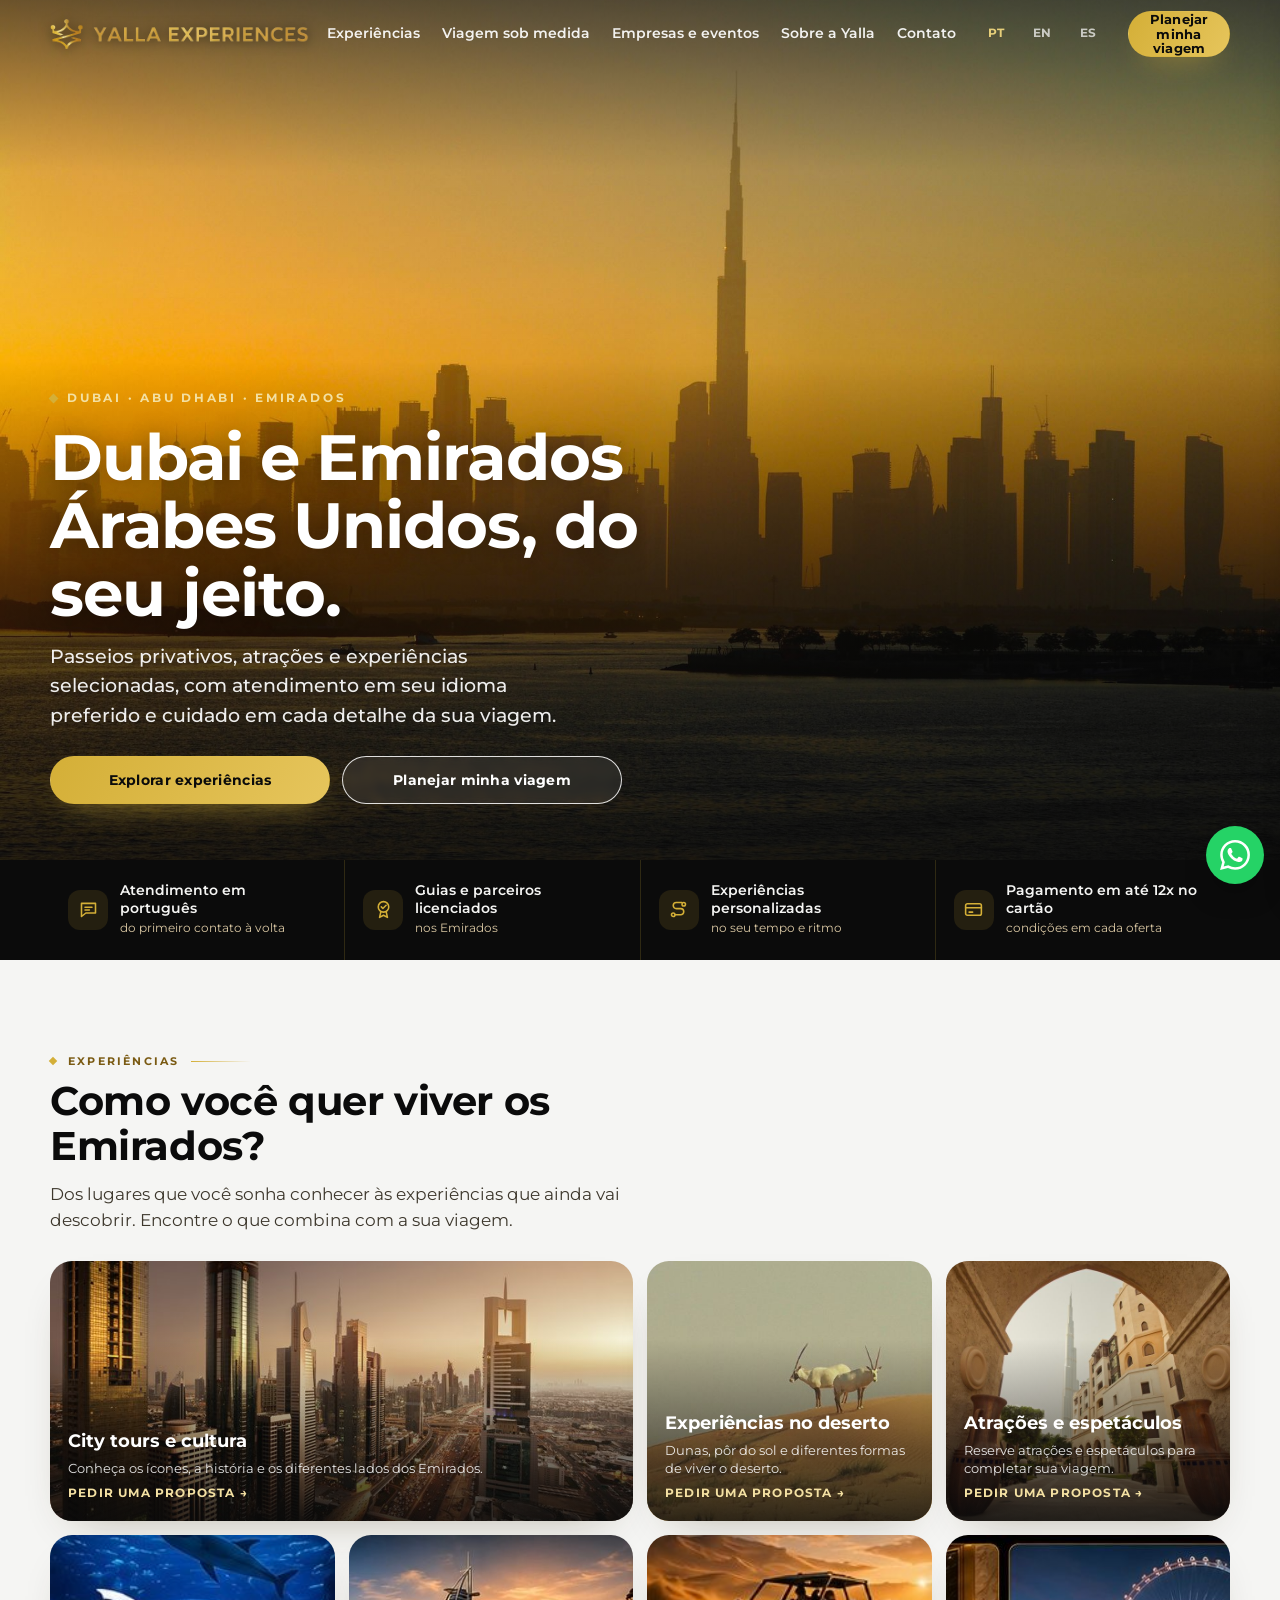
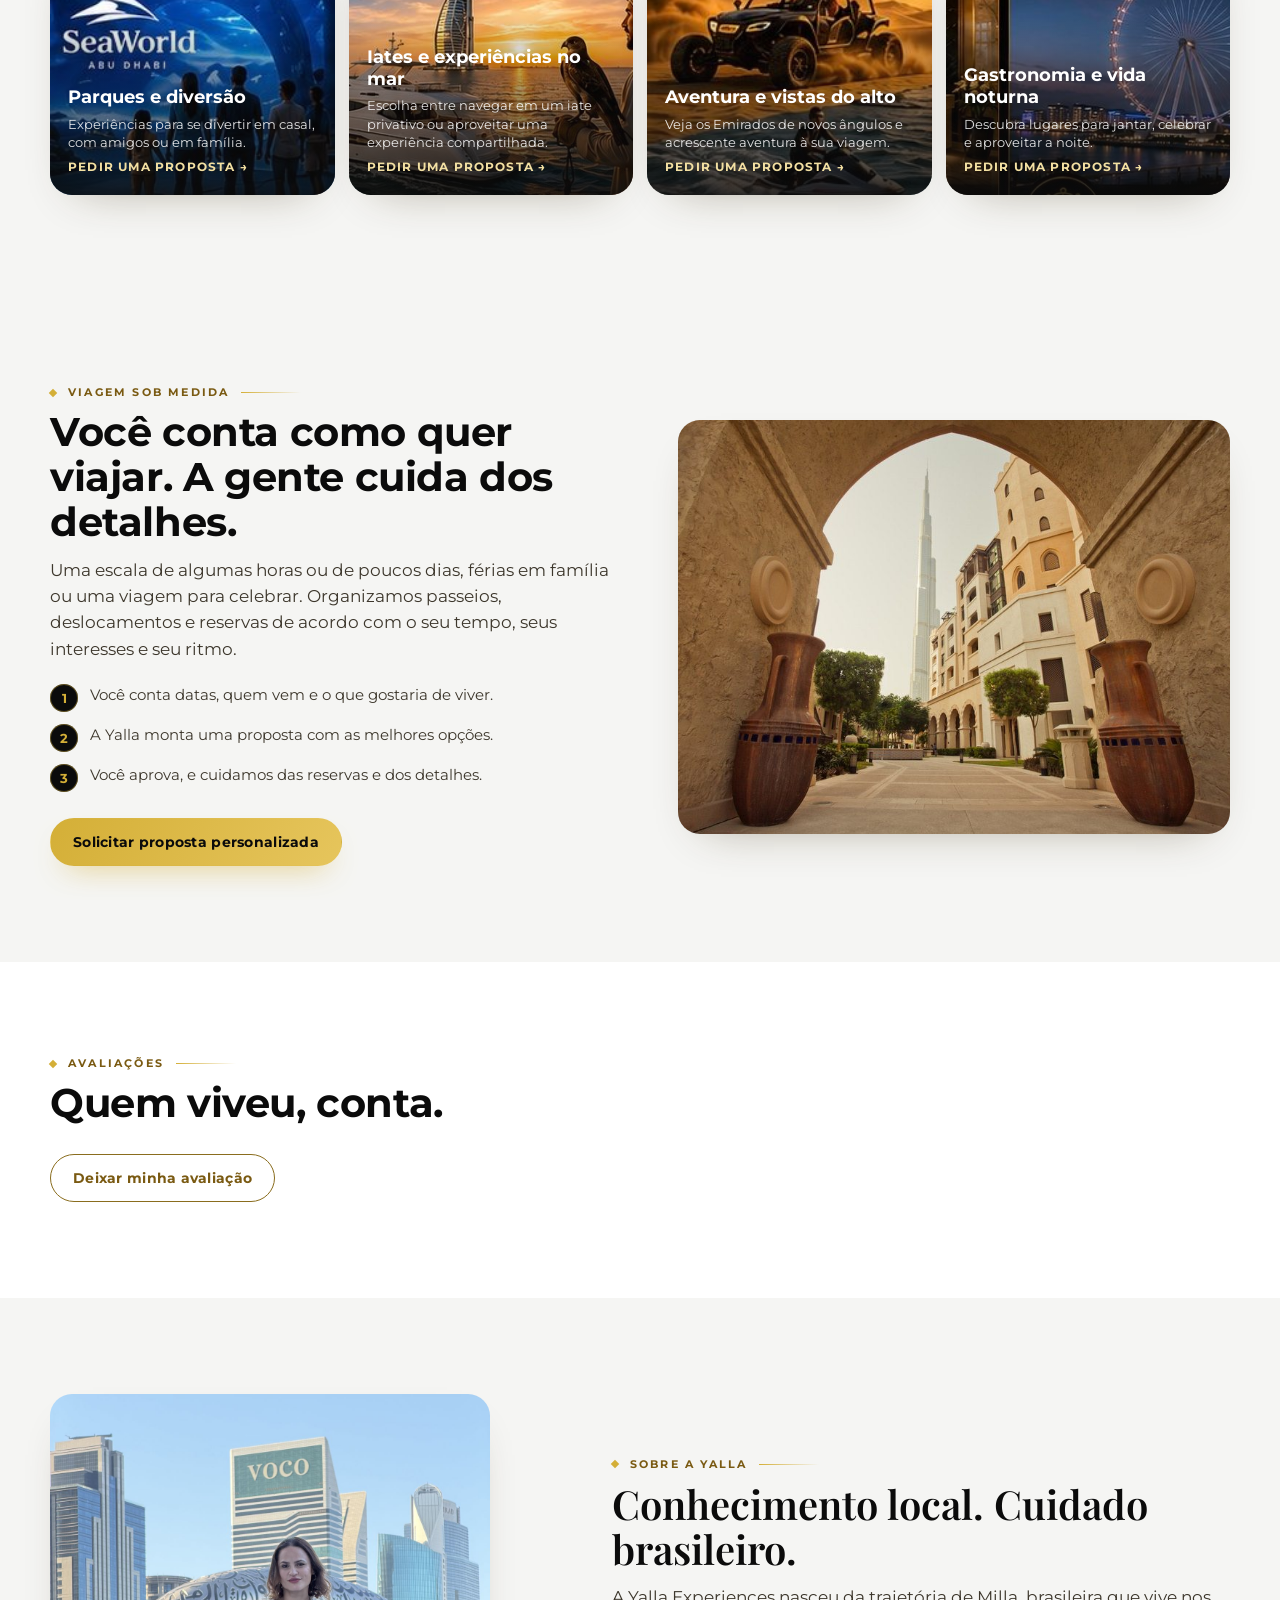
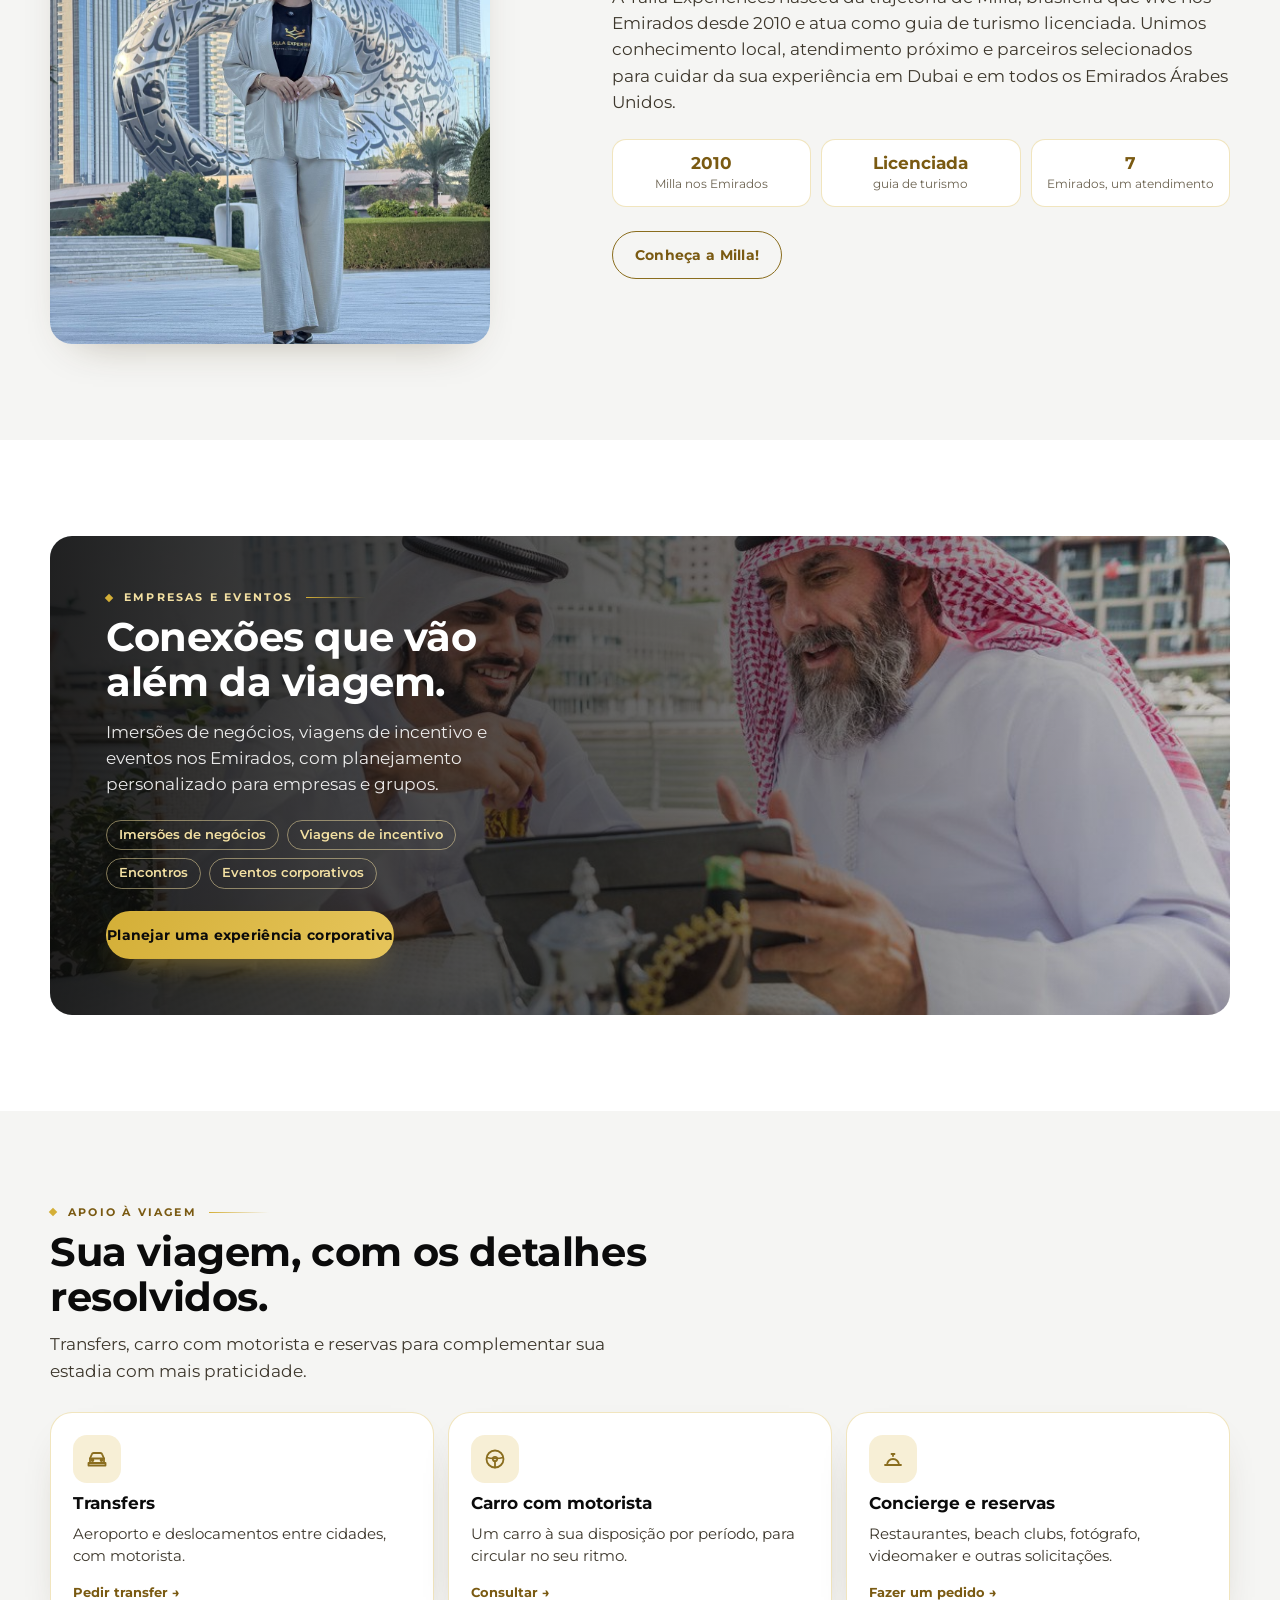
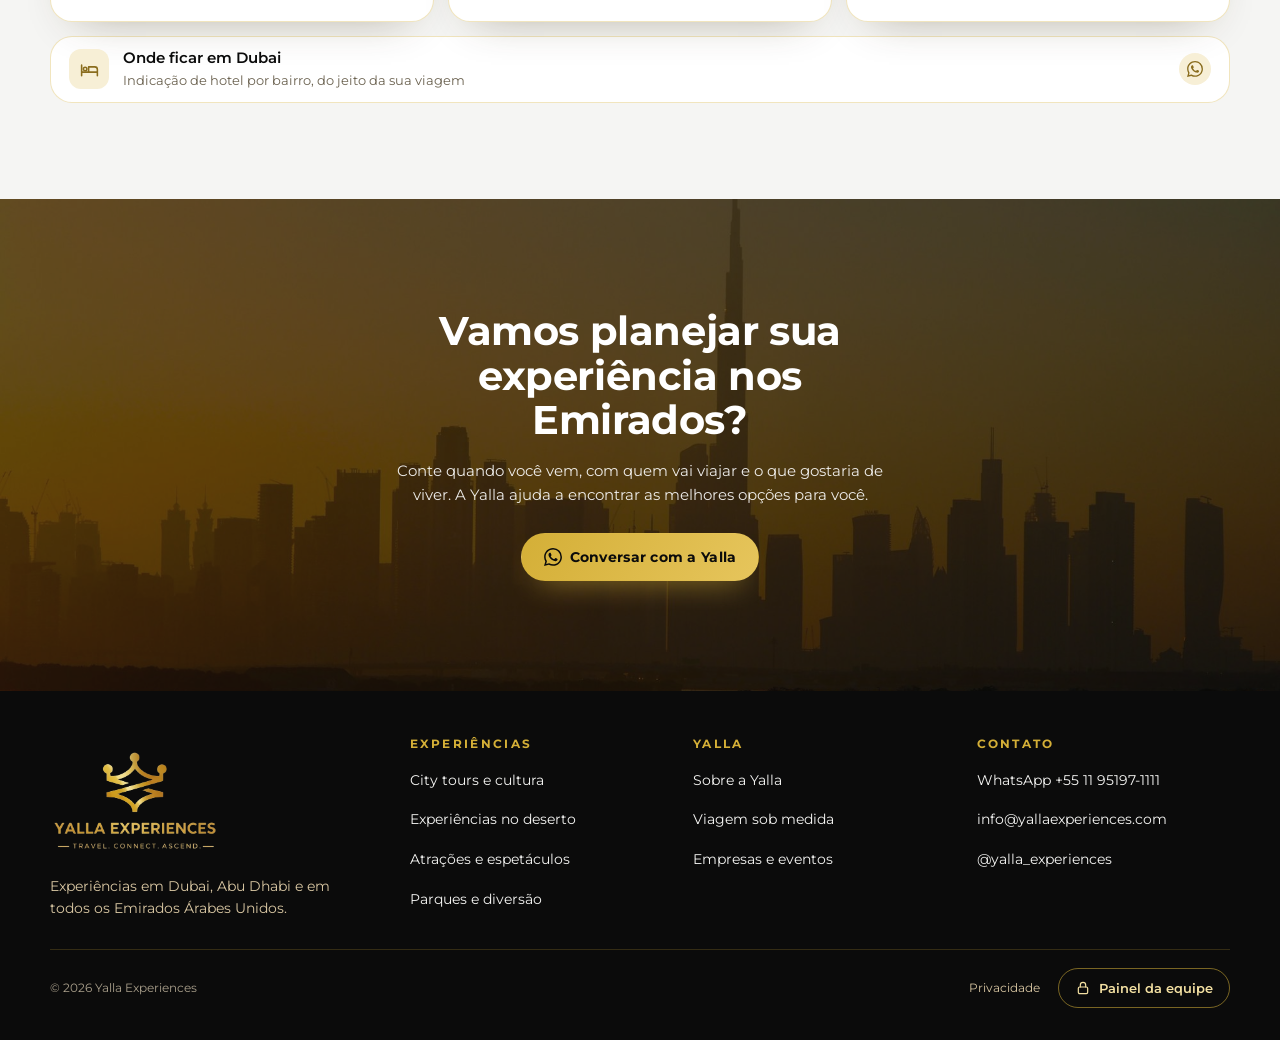
==== index.html @ 79c7eb78 "Yalla v1.10.10: o kit mostra só o que está no orçamento (título, texto, incluso, não incluso, foto, " ====
<!doctype html>
<html lang="pt-BR">
<head>
<meta charset="utf-8">
<meta name="viewport" content="width=device-width, initial-scale=1, viewport-fit=cover">
<title>Yalla Experiences — Dubai e Emirados Árabes Unidos</title>
<meta name="description" content="Passeios privativos, atrações e experiências selecionadas em Dubai e nos Emirados Árabes Unidos, com atendimento em seu idioma preferido e cuidado em cada detalhe da sua viagem.">
<link rel="canonical" href="https://yallaexperiences.com/">
<script type="application/ld+json">{"@context":"https://schema.org","@type":"TravelAgency","name":"Yalla Experiences","url":"https://yallaexperiences.com/","logo":"https://yallaexperiences.com/arte/logo-yalla.png","image":"https://yallaexperiences.com/og.jpg","description":"Passeios privativos, atrações e experiências selecionadas em Dubai e nos Emirados Árabes Unidos, com atendimento em seu idioma preferido.","email":"info@yallaexperiences.com","telephone":"+5511951971111","areaServed":["Dubai","Abu Dhabi","Sharjah","Emirados Árabes Unidos"],"knowsLanguage":["pt","en","es"],"sameAs":["https://www.instagram.com/yalla_experiences/"]}</script>
<meta name="theme-color" content="#0B0B0B">
<meta property="og:type" content="website">
<meta property="og:title" content="Yalla Experiences — Dubai e Emirados Árabes Unidos, do seu jeito.">
<meta property="og:description" content="Passeios privativos, atrações e experiências selecionadas, com atendimento em seu idioma preferido e cuidado em cada detalhe da sua viagem.">
<meta property="og:image" content="https://yallaexperiences.com/og.jpg?v=2">
<meta property="og:image:secure_url" content="https://yallaexperiences.com/og.jpg?v=2">
<meta property="og:image:type" content="image/jpeg">
<meta property="og:url" content="https://yallaexperiences.com/">
<meta property="og:site_name" content="Yalla Experiences">
<meta property="og:image:width" content="1200"><meta property="og:image:height" content="630">
<meta name="twitter:card" content="summary_large_image">
<link rel="preconnect" href="https://fonts.googleapis.com">
<link href="https://fonts.googleapis.com/css2?family=Montserrat:wght@400;500;600;700&family=Playfair+Display:wght@500;600;700&display=swap" rel="stylesheet">
<link rel="manifest" href="manifest.webmanifest">
<link rel="apple-touch-icon" href="apple-touch-icon.png">
<meta name="apple-mobile-web-app-capable" content="yes">
<meta name="apple-mobile-web-app-status-bar-style" content="black-translucent">
<script>
/* Antes de qualquer pintura: se ela escolheu um tema, aplica agora.
   Sem isto o app abre claro e pisca para escuro depois do JS carregar. */
(function(){try{var t,r=document.documentElement;
/* o visual do site é escolha dela (Aparência), vale para todos; sem escolha, claro.
   Aqui só a primeira pintura, com o último tema visto neste aparelho. */
t=localStorage.getItem('yalla_tema_site');r.setAttribute('data-theme',t==='dark'?'dark':'light');
/* o painel tem o visual dele (Ajustes > Visual do painel): claro por padrao */
if(location.hash.indexOf('#/adm')===0){var v=JSON.parse(localStorage.getItem('yalla_visual')||'{}');
if(v.tema!=='auto')r.setAttribute('data-theme',v.tema==='escuro'?'dark':'light');
r.setAttribute('data-skin',v.cor||'ouro');r.setAttribute('data-conforto',v.conforto===false?'0':'1');r.setAttribute('data-painel','1');}}catch(e){}})();
</script>
<link rel="stylesheet" href="tokens.css?v=1.10.10">
<link rel="stylesheet" href="operacao.css?v=1.10.10">
<link rel="stylesheet" href="marca.css?v=1.10.10">
<link rel="icon" href="icon-192.png">
<style>
/* ============ base ============ */
*{box-sizing:border-box;margin:0}
html{scroll-behavior:smooth}
body{background:var(--paper);color:var(--ink);font-family:var(--f-ui);font-size:var(--fs-4);line-height:var(--lh-4);-webkit-font-smoothing:antialiased}
button{font:inherit;color:inherit;background:none;border:0;cursor:pointer}
input,select,textarea{font:inherit;color:inherit;width:100%;padding:10px 12px;border:1px solid var(--line);border-radius:var(--r);background:var(--surface)}
input:focus,select:focus,textarea:focus{outline:2px solid var(--accent);outline-offset:1px}
textarea{min-height:84px;resize:vertical}
a{color:inherit;text-decoration:none}
:focus-visible{outline:2px solid var(--accent);outline-offset:2px;border-radius:6px}
h1,h2,h3{font-family:var(--f-display);font-weight:var(--t-display);letter-spacing:var(--track-display)}
.mono{font-family:var(--f-mono);font-variant-numeric:tabular-nums}
.center{text-align:center}.right{text-align:right}.hide{display:none}
small{color:var(--ink-3)}

/* ============ toast / coach ============ */
.toast{position:fixed;left:50%;bottom:22px;transform:translate(-50%,14px);opacity:0;z-index:300;background:var(--ink);color:var(--paper);padding:11px 18px;border-radius:var(--r-pill);font-size:var(--fs-3);box-shadow:var(--sh-2);transition:all var(--d-base) var(--ease);pointer-events:none;max-width:min(480px,92vw);text-align:center}
.toast.on{opacity:1;transform:translate(-50%,0)}
.coach{position:fixed;z-index:400;width:290px;background:var(--brand-assinatura);color:#1a1405;
  border-radius:var(--r-lg);box-shadow:0 18px 44px -12px rgba(0,0,0,.55),0 0 0 3px rgba(255,255,255,.9);
  padding:12px 16px 14px;animation:pop .35s var(--spring)}
.coach-top{display:flex;align-items:center;justify-content:space-between;gap:8px;margin-bottom:6px;
  font-size:var(--fs-1);font-weight:800;letter-spacing:.06em;text-transform:uppercase}
.coach-ouvir{background:#1a1405;color:var(--brand-assinatura);border-radius:var(--r-pill);padding:5px 11px;
  font-size:var(--fs-2);font-weight:700;letter-spacing:0;text-transform:none}
.coach-ouvir.tocando{animation:tocando 1s ease-in-out infinite}
@keyframes tocando{50%{opacity:.55}}
.coach-txt{font-size:var(--fs-4);line-height:1.45;font-weight:600;color:#1a1405}
.coach-row{display:flex;align-items:center;gap:8px;margin-top:12px}
.coach-n{font-family:var(--f-mono);font-size:var(--fs-1);color:#4a3a10;margin-left:auto}
.coach-next{background:var(--brand-primaria);color:#fff;padding:7px 16px;border-radius:var(--r-pill);font-weight:var(--t-strong);font-size:var(--fs-3)}
.coach-skip{color:#4a3a10;font-size:var(--fs-2);text-decoration:underline}
.coach-seta{position:absolute;width:16px;height:16px;background:var(--brand-assinatura);transform:rotate(45deg)}
.coach.seta-cima .coach-seta{top:-8px}
.coach.seta-baixo .coach-seta{bottom:-8px}
.coach-hi{outline:3px solid var(--brand-assinatura);outline-offset:4px;border-radius:var(--r);
  animation:anelDica 1.6s ease-out infinite}
@keyframes anelDica{0%{box-shadow:0 0 0 0 rgba(227,178,60,.7)}70%{box-shadow:0 0 0 14px rgba(227,178,60,0)}100%{box-shadow:0 0 0 0 rgba(227,178,60,0)}}

/* ============ hub ============ */
.hub{position:relative;min-height:100vh;display:grid;place-items:center;
  padding:max(24px,env(safe-area-inset-top)) 16px calc(60px + env(safe-area-inset-bottom));overflow:hidden}
.hub-bg{position:absolute;inset:-4%;background-size:cover;background-position:center 40%}
.hub-bg::after{content:"";position:absolute;inset:0;background:linear-gradient(165deg,rgba(46,24,34,.78),rgba(91,49,69,.66))}
.hub-in{position:relative;width:min(420px,100%);display:flex;flex-direction:column;gap:10px}
.vcard{background:var(--surface);border-radius:var(--r-xl);padding:26px 22px 20px;text-align:center;box-shadow:var(--sh-3)}
.logo-mark{width:64px;height:64px;border-radius:50%;margin:0 auto 12px;display:grid;place-items:center;background:var(--brand-primaria);color:var(--brand-assinatura);font-family:var(--f-display);font-weight:700;font-size:28px}
.logo-mark.sm{width:34px;height:34px;font-size:16px;margin:0}
.hub-logo{display:block;width:min(190px,52%);height:auto;margin:2px auto 4px}
/* Um logotipo por tema. Padrao: claro. */
.p-escuro{display:none}
:root[data-theme="dark"] .p-claro{display:none}
:root[data-theme="dark"] .p-escuro{display:block}
@media (prefers-color-scheme: dark){
  :root:not([data-theme="light"]):not([data-theme="dark"]) .p-claro{display:none}
  :root:not([data-theme="light"]):not([data-theme="dark"]) .p-escuro{display:block}
}
.vcard h1{font-size:var(--fs-7)}
.role{font-family:var(--f-mono);font-size:var(--fs-1);letter-spacing:var(--track-label);text-transform:uppercase;color:var(--highlight-text);margin-top:6px}
.tagline{font-size:var(--fs-3);color:var(--ink-2);margin-top:10px}
/* PT | EN — a mesma assinatura do logotipo dela. Sem bandeira:
   idioma não é país (o inglês dela atende alemão, holandês, americano). */
.langs{display:flex;gap:2px;align-items:center}
.langs.center{justify-content:center;margin-top:14px;padding-top:13px;border-top:1px solid var(--line)}
.langs.right{margin-left:auto}
.langs button{padding:5px 12px;border-radius:var(--r-pill);background:transparent;
  font-family:var(--f-display);font-weight:700;font-size:var(--fs-2);letter-spacing:.1em;
  color:var(--ink-3);transition:color var(--d-fast),background var(--d-fast)}
.langs button:hover{color:var(--ink)}
/* o amarelo é a assinatura da marca; texto escuro em cima dá 8,7:1 */
.langs button.on{background:var(--highlight);color:var(--highlight-ink)}
.langsep{color:var(--line-2);font-weight:400;user-select:none}
.lk{display:flex;align-items:center;gap:12px;padding:14px 16px;border-radius:var(--r-lg);background:var(--surface);box-shadow:var(--sh-1);text-align:left;transition:transform var(--d-fast) var(--spring),box-shadow var(--d-base)}
.lk:hover{transform:translateY(-2px);box-shadow:var(--sh-2)}
.lk .ic{width:36px;height:36px;border-radius:12px;display:grid;place-items:center;background:var(--surface-2);flex:none;font-size:16px}
.lk .ic svg{width:20px;height:20px;display:block}
.lk .ic.ig{background:radial-gradient(circle at 30% 107%,#fdf497 0%,#fdf497 5%,#fd5949 45%,#d6249f 60%,#285AEB 90%);color:#fff}
.lk .ic.wa{background:#25D366;color:#fff}
.lk b{display:block;font-size:var(--fs-4)}
.lk small{display:block;font-size:var(--fs-2)}
.lk .go{margin-left:auto;color:var(--ink-3)}
.lk.main{background:var(--brand-primaria);color:#fff}
.lk.main small{color:rgba(255,255,255,.75)}
.lk.main .ic{background:rgba(255,255,255,.16)}
.lk.main .go{color:var(--brand-assinatura)}
.adm-entry{margin:6px auto 0;padding:8px 15px;border-radius:var(--r-pill);font-size:var(--fs-2);color:rgba(255,255,255,.85);background:rgba(255,255,255,.12);backdrop-filter:blur(8px)}
.adm-entry:hover{background:rgba(255,255,255,.22)}

/* ============ cliente ============ */
.topbar{position:sticky;top:0;z-index:50;display:flex;align-items:center;gap:12px;padding:max(12px,env(safe-area-inset-top)) 18px 12px;background:color-mix(in srgb,var(--paper) 88%,transparent);backdrop-filter:blur(12px);border-bottom:1px solid var(--line)}
.topbar b{font-family:var(--f-display);font-size:var(--fs-4)}
/* 44px e o minimo que um dedo acerta. Com 34 e sem area segura, a seta
   ficava atras da barra de status do iPhone e nao dava para voltar. */
.backbtn{width:44px;height:44px;border-radius:50%;display:grid;place-items:center;
  background:var(--surface);box-shadow:var(--sh-1);flex:none;font-size:18px}
.backbtn:active{transform:scale(.94)}
.wrap{max-width:1080px;margin:0 auto;padding:20px 18px 80px}
.pageh{font-size:var(--fs-7);margin-bottom:14px}
.pagehead{display:flex;align-items:center;gap:12px;flex-wrap:wrap;margin-bottom:14px}
.pagehead .pageh{margin:0;flex:1}
.chips{display:flex;gap:7px;flex-wrap:wrap;margin-bottom:16px;align-items:center}
.chip{padding:7px 15px;border-radius:var(--r-pill);font-size:var(--fs-3);font-weight:var(--t-strong);background:var(--surface);box-shadow:var(--sh-1);color:var(--ink-2)}
.chip.on{background:var(--ink);color:var(--paper)}
.cards{display:grid;grid-template-columns:repeat(auto-fill,minmax(260px,1fr));gap:14px}
.tourcard{border-radius:var(--r-lg);overflow:hidden;background:var(--surface);box-shadow:var(--sh-1);text-align:left;transition:transform var(--d-base) var(--spring),box-shadow var(--d-base)}
.tourcard:hover{transform:translateY(-4px);box-shadow:var(--sh-2)}
.tourcard .ph{display:block;height:150px;background-size:cover;background-position:center}
.tourcard .bd{display:block;padding:13px 15px 15px}
.tourcard b{display:block;font-family:var(--f-display);font-size:var(--fs-5)}
.tourcard small{display:block;margin-top:3px}
/* Sobra de um desenho antigo: fundo + pilula de 999px num elemento que hoje
   tem DUAS linhas ("a partir de € 195" / "por pessoa"). Virava um lozango
   cinza vazando atras do preco. A regra que vale e a de baixo, tipografica. */
.tourcard .pr{display:inline-block;margin-top:9px}
.empty{color:var(--ink-3);padding:22px 0}
.emptybox{background:var(--surface);border:1px dashed var(--line-2);border-radius:var(--r-lg);padding:34px 22px;text-align:center;display:flex;flex-direction:column;gap:14px;align-items:center;color:var(--ink-2)}

.hero-sm{height:min(34vh,300px);background-size:cover;background-position:center 42%}
.two-col{display:grid;grid-template-columns:1fr 360px;gap:34px;align-items:start}
@media(max-width:900px){.two-col{grid-template-columns:1fr;gap:20px}}
.badge{display:inline-block;background:var(--ok-wash);color:var(--ok);font-size:var(--fs-2);font-weight:var(--t-strong);padding:4px 11px;border-radius:var(--r-pill);margin:14px 0 10px}
.desc{color:var(--ink-2);max-width:56ch;margin-bottom:12px}
.h3{font-size:var(--fs-5);margin:16px 0 5px}

/* reserva */
.book{position:sticky;top:74px;background:var(--surface);border-radius:var(--r-xl);box-shadow:var(--sh-2);padding:18px 20px 20px;margin-top:14px}
.bhead{padding-bottom:10px;border-bottom:1px solid var(--line);margin-bottom:10px}
.bprice{font-family:var(--f-display);font-size:var(--fs-6);font-weight:700}
.bprice small{font-family:var(--f-ui);font-weight:400;font-size:var(--fs-3)}
.bstep{font-family:var(--f-mono);font-size:var(--fs-1);letter-spacing:var(--track-label);text-transform:uppercase;color:var(--ink-3);margin-bottom:12px}
.dgrid{display:grid;grid-template-columns:repeat(auto-fill,minmax(64px,1fr));gap:6px}
.dcell{border-radius:var(--r);background:var(--surface-2);padding:8px 4px;text-align:center;transition:all var(--d-fast)}
.dcell b{display:block;font-size:var(--fs-3)}
.dcell small{font-size:var(--fs-1);text-transform:uppercase}
.dcell.on{background:var(--accent);color:var(--accent-ink)}
.dcell.on small{color:rgba(255,255,255,.75)}
.hint{font-size:var(--fs-3);color:var(--ink-3);margin:12px 0 8px}
.times{display:flex;gap:8px;flex-wrap:wrap}
.slot{border-radius:var(--r);background:var(--surface-2);padding:9px 14px;font-weight:var(--t-strong)}
.slot small{display:block;font-weight:400;font-size:var(--fs-1)}
.slot.on{background:var(--accent);color:var(--accent-ink)}
.slot.on small{color:rgba(255,255,255,.75)}
.slot.off{opacity:.4;cursor:default}
.cta{display:block;width:100%;margin-top:16px;padding:14px;border-radius:var(--r);background:var(--accent);color:var(--accent-ink);font-weight:var(--t-strong);font-size:var(--fs-4);transition:filter var(--d-fast),transform var(--d-fast) var(--spring)}
.cta:hover{filter:brightness(1.12);transform:translateY(-1px)}
.cta:disabled{opacity:.4;cursor:not-allowed;transform:none}
.cta.soft{background:var(--surface-2);color:var(--ink)}
.cta.sm{width:auto;margin:0;padding:9px 16px;font-size:var(--fs-3)}
.linkbtn{display:block;margin:10px auto 0;color:var(--ink-3);font-size:var(--fs-3)}
.linkbtn:hover{color:var(--ink)}
.paxrow{display:flex;align-items:center;justify-content:space-between;padding:10px 0;border-bottom:1px solid var(--line)}
.pm{display:flex;align-items:center;gap:12px}
.pm button{width:32px;height:32px;border-radius:50%;background:var(--surface-2);font-size:17px}
.pm span{min-width:22px;text-align:center;font-weight:var(--t-strong)}
.sums{margin-top:10px;font-size:var(--fs-3);color:var(--ink-2)}
.sums>div{display:flex;justify-content:space-between;padding:7px 0;border-bottom:1px solid var(--line)}
.sums .tot{font-size:var(--fs-4);color:var(--ink);border-bottom:0}
.sums .tot b{font-family:var(--f-display);font-size:var(--fs-5)}
.coupon{margin-top:8px;font-size:var(--fs-3)}
.coupon summary{cursor:pointer;color:var(--ink-3)}
.crow{display:flex;gap:8px;margin-top:8px}
.cbad{color:var(--danger);font-size:var(--fs-2);margin-top:5px}
.fld{display:block;font-size:var(--fs-3);font-weight:var(--t-strong);margin-top:11px}
.fld input,.fld select,.fld textarea{margin-top:5px;font-weight:400}
.fld.chk{display:flex;align-items:center;gap:8px}
.fld.chk input{width:auto;margin:0}
.why{display:block;font-weight:400;margin-top:4px}
.payopts{display:flex;flex-direction:column;gap:8px;margin-top:14px}
.popt{text-align:left;border:1.5px solid var(--line);border-radius:var(--r);padding:11px 13px}
.popt small{display:block;font-weight:400;margin-top:3px;line-height:1.4}
.popt.on{border-color:var(--accent);background:var(--accent-wash)}
.fine{font-size:var(--fs-2);color:var(--ink-3);text-align:center;margin-top:9px}
.fine.demo{color:var(--highlight-text);background:var(--highlight-wash);border-radius:var(--r);padding:6px}
.okc{width:60px;height:60px;margin:6px auto 12px;border-radius:50%;background:var(--ok-wash);color:var(--ok);display:grid;place-items:center;font-size:26px;font-weight:700}
.okh{text-align:center;font-size:var(--fs-6)}
/* ---- como pagar (fim do checkout) ---- */
.paybox{margin-top:var(--s-8);padding:var(--s-9) var(--s-8);border-radius:var(--r-lg);
  background:var(--surface-2);border:1px solid var(--line)}
.paybox h3{font-family:var(--f-display);font-weight:700;font-size:var(--fs-5);color:var(--ink)}
.paynow{display:flex;align-items:baseline;justify-content:space-between;gap:var(--s-6);
  margin-top:var(--s-6);padding-bottom:var(--s-6);border-bottom:1px solid var(--line)}
.paynow small{font-size:var(--fs-2);color:var(--ink-3);
  letter-spacing:var(--track-label);text-transform:uppercase}
.paynow b{font-family:var(--f-display);font-weight:700;font-size:var(--fs-7);color:var(--ink)}
.payline{margin-top:var(--s-7)}
.payline>small{display:block;font-size:var(--fs-2);color:var(--ink-3);
  letter-spacing:var(--track-label);text-transform:uppercase}
.payline input{width:100%;min-width:0;font-family:var(--f-mono,ui-monospace,monospace);font-size:var(--fs-3)}
.payline .who{display:block;margin-top:5px;font-size:var(--fs-2);color:var(--ink-2)}
.paybox .why{margin-top:var(--s-7)}
.embrl{display:block;margin-top:4px;font-size:var(--fs-2);color:var(--ink-3)}
.voucher{margin-top:14px;background:var(--surface-2);border:1px dashed var(--line-2);border-radius:var(--r-lg);padding:14px 16px;font-size:var(--fs-3)}
.voucher small{font-family:var(--f-mono);font-size:var(--fs-1);letter-spacing:var(--track-label);text-transform:uppercase}
.voucher .code{font-family:var(--f-mono);font-size:var(--fs-5);color:var(--accent);letter-spacing:.08em;margin:2px 0 8px}
.voucher .due{margin-top:8px;color:var(--highlight-text);background:var(--highlight-wash);border-radius:var(--r-sm);padding:6px 9px}
.okrow{display:flex;gap:7px;flex-wrap:wrap;margin-top:12px;justify-content:center}
.mini{padding:7px 13px;border-radius:var(--r-pill);background:var(--surface-2);font-size:var(--fs-2);font-weight:var(--t-strong)}
.mini:hover{background:var(--surface-3)}
.mini.danger{color:var(--danger);background:var(--danger-wash)}
.mini.ghost{background:transparent;border:1px solid var(--line)}
.photopick{display:flex;gap:12px;align-items:flex-start;margin-top:6px}
.pprev{width:104px;height:66px;flex:none;border-radius:10px;background-size:cover;background-position:center;
  background-color:var(--surface-2);display:grid;place-items:center;border:1px dashed var(--line-2)}
.pprev i{font-style:normal;font-size:22px;color:var(--ink-3)}
.ppinfo{flex:1;min-width:0}
.ppinfo input[type=file]{font-size:12px;max-width:100%}
/* ---------- opt-in ---------- */
.optin{display:flex;gap:11px;align-items:flex-start;margin-top:14px;padding:12px 13px;
  border-radius:var(--r);background:var(--surface-2);cursor:pointer}
.optin input{width:19px;height:19px;flex:none;margin-top:1px;accent-color:var(--accent);cursor:pointer}
.optin b{display:block;font-size:13px;font-weight:600;line-height:1.35}
.optin small{display:block;font-size:11.5px;color:var(--ink-3);margin-top:3px;line-height:1.45}
.optin:has(input:checked){background:var(--accent-wash)}
/* ---------- login ---------- */
.loginwrap{min-height:100vh;display:grid;place-items:center;
  padding:max(24px,env(safe-area-inset-top)) 24px calc(24px + env(safe-area-inset-bottom));
  background:linear-gradient(160deg,var(--accent) 0%,#2A2314 100%)}
.logincard{width:min(400px,100%);background:var(--surface);border-radius:var(--r-lg,18px);
  padding:30px 26px 22px;box-shadow:var(--sh-3);text-align:left}
.loginlogo{display:flex;justify-content:center;margin-bottom:14px}
.logincard h1{font-family:var(--f-display);font-size:22px;font-weight:700;text-align:center;
  letter-spacing:-.02em;margin-bottom:6px}
.logincard .center{text-align:center}
.logincard .fld{margin-top:14px;display:block}
.logincard .cta{margin-top:18px;width:100%}
.logincard .linkbtn{display:block;width:100%;margin-top:12px;background:none;border:0;
  color:var(--accent);font:inherit;font-size:13.5px;cursor:pointer;padding:6px}
.logincard .fine{margin-top:16px;padding-top:14px;border-top:1px solid var(--line);
  font-size:11.5px;color:var(--ink-3)}
@media (max-width:420px){.logincard{padding:24px 18px 18px}}
/* ---------- validação ---------- */
.fld input.invalid,.fld textarea.invalid{border-color:var(--danger);
  box-shadow:0 0 0 3px color-mix(in oklab,var(--danger) 18%,transparent)}
.fld .err{display:block;color:var(--danger);font-size:12px;margin-top:5px;font-weight:500}

/* ---------- impressão do extrato (ela leva ao contador) ---------- */
@media print{
  @page{size:A4;margin:14mm}
  .rail,.mobar,.chips,.coach,.toast,.demobar,.railfoot,.pagehead .mini,.pagehead button{display:none!important}
  body{background:#fff!important}
  .adm{display:block!important}
  .stage{padding:0!important}
  .card{box-shadow:none!important;border:1px solid #ddd!important;break-inside:avoid}
  /* na tela a tabela larga rola dentro do cartao; no papel isso CORTA o
     conteudo, que era parte do "PDF veio zerado". Na impressao tudo aparece. */
  .stage,.two-col,.formgrid,.card,.card:has(> .tbl){overflow:visible!important;max-width:none!important}
  .tbl{font-size:10pt!important;width:100%!important;min-width:0!important}
  .tbl thead{display:table-header-group}
  .tbl tr{break-inside:avoid}
  .pageh{font-size:18pt!important;margin:0 0 4mm!important}
  .pageh::after{content:var(--marca-print, "");font-size:10pt;font-weight:400;color:#666}
}
/* ---------- foco e acessibilidade ---------- */
input:focus-visible,select:focus-visible,textarea:focus-visible,
.fld input:focus,.fld select:focus,.fld textarea:focus{
  outline:none;border-color:var(--accent);
  box-shadow:0 0 0 3px color-mix(in oklab,var(--accent) 22%,transparent)}
button:focus-visible,a:focus-visible,[tabindex]:focus-visible{
  outline:2px solid var(--accent);outline-offset:2px;border-radius:8px}
.tourcard:focus-visible,.lk:focus-visible,.agc:focus-visible{outline-offset:3px}
/* =====================================================
   CAMADA DE MOVIMENTO
   Regras que valem para o app inteiro, sem mexer na estrutura.
   Tudo dentro de no-preference: quem pediu menos movimento no aparelho
   nao recebe nada disto — a regra de reduzir movimento ja existe abaixo.
   ===================================================== */
@media (prefers-reduced-motion:no-preference){
  .tourcard,.lk,.cta,.mini,.chip,.agc{transition-property:transform,box-shadow,background,color,border-color}

  /* 1. Entrada em cascata: os cartoes sobem em sequencia quando a tela troca.
        O atraso e por posicao, entao a leitura acompanha o movimento. */
  .cards>*,.tlist>*,.stage>.card,.stopgrid>*{animation:entra 420ms var(--ease) both}
  .cards>*:nth-child(2),.tlist>*:nth-child(2),.stage>.card:nth-child(2),.stopgrid>*:nth-child(2){animation-delay:55ms}
  .cards>*:nth-child(3),.tlist>*:nth-child(3),.stage>.card:nth-child(3),.stopgrid>*:nth-child(3){animation-delay:110ms}
  .cards>*:nth-child(4),.tlist>*:nth-child(4),.stage>.card:nth-child(4),.stopgrid>*:nth-child(4){animation-delay:165ms}
  .cards>*:nth-child(n+5),.tlist>*:nth-child(n+5),.stage>.card:nth-child(n+5){animation-delay:210ms}

  /* 2. Profundidade real no toque: o cartao inclina na direcao do cursor.
        perspective no pai + translateZ no filho = volume de verdade,
        nao sombra fingindo. */
  .cards,.hub-in{perspective:1100px}
  .tourcard{transform-style:preserve-3d}
  .tourcard:hover{transform:translateY(-6px) rotateX(2.5deg) scale(1.012)}
  .tourcard:active{transform:translateY(-2px) scale(.995);transition-duration:.09s}
  .lk{transition:transform .2s var(--ease),box-shadow .2s var(--ease)}
  .lk:hover{transform:translateX(3px)}
  .lk:active{transform:scale(.985);transition-duration:.09s}

  /* 3. Botao que responde ao dedo. Sem isto o toque no celular parece morto. */
  .cta:active,.mini:active,.chip:active{transform:scale(.96);transition-duration:.08s}

  /* 4. A tela nova entra deslizando, em vez de aparecer seca. */
  #app>.stage,#app>.wrap,#app>.hub{animation:trocaTela 320ms var(--ease) both}
}
@keyframes entra{from{opacity:0;transform:translateY(14px)}to{opacity:1;transform:none}}
@keyframes trocaTela{from{opacity:0;transform:translateY(8px)}to{opacity:1;transform:none}}
/* ---------- vitrine: cards alinhados e com hierarquia ---------- */
.wrap{max-width:1120px;margin:0 auto;padding:0 20px 64px}
.tbrand{display:inline-flex;align-items:center;gap:9px;min-width:0}
.tbrand b{font-family:var(--f-display);font-weight:700;font-size:15px;letter-spacing:-.01em;white-space:nowrap;
  overflow:hidden;text-overflow:ellipsis}
.cards{display:grid;grid-template-columns:repeat(auto-fill,minmax(288px,1fr));gap:18px;align-items:stretch}
.tourcard{display:flex;flex-direction:column;text-align:left;padding:0;border:0;cursor:pointer;
  background:var(--surface);border-radius:var(--r-lg,18px);overflow:hidden;box-shadow:var(--sh-1);
  font:inherit;color:var(--ink);height:100%;
  transition:transform .22s var(--ease,cubic-bezier(.22,1,.36,1)),box-shadow .22s}
.tourcard:hover{transform:translateY(-4px);box-shadow:var(--sh-2)}
.tourcard:focus-visible{outline:2px solid var(--accent);outline-offset:3px}
.tourcard .ph{display:block;position:relative;width:100%;aspect-ratio:16/10;background-size:cover;
  background-position:center;flex:none}
.tourcard .ph::after{content:"";position:absolute;inset:0;
  background:linear-gradient(to top,rgba(6,32,26,.34),transparent 46%)}
.tbadge{position:absolute;left:10px;top:10px;z-index:2;font-family:var(--f-mono);font-size:9px;
  letter-spacing:.12em;text-transform:uppercase;background:rgba(255,255,255,.94);color:var(--accent);
  padding:5px 9px;border-radius:100px;font-weight:600}
.tourcard .bd{display:flex;flex-direction:column;gap:5px;padding:14px 16px 15px;flex:1}
.tourcard .bd b{font-family:var(--f-display);font-weight:700;font-size:16px;line-height:1.25;
  letter-spacing:-.015em;display:-webkit-box;-webkit-line-clamp:2;-webkit-box-orient:vertical;overflow:hidden;
  min-height:2.5em}
.tourcard .meta{font-size:12px;color:var(--ink-3)}
.cardfoot{display:flex;align-items:center;justify-content:space-between;gap:8px;margin-top:auto;padding-top:10px}
.tourcard .pr{font-family:var(--f-display);font-weight:700;font-size:18px;letter-spacing:-.02em;color:var(--accent)}
.tourcard .pr i{font-style:normal;font-family:var(--f-ui);font-weight:400;font-size:11.5px;color:var(--ink-3);
  display:block;margin-top:1px;letter-spacing:0}
.cgo{width:30px;height:30px;flex:none;border-radius:50%;background:var(--accent-wash);color:var(--accent);
  display:grid;place-items:center;font-size:14px;transition:.2s}
.tourcard:hover .cgo{background:var(--accent);color:#fff;transform:translateX(2px)}
.pageh{margin:22px 0 14px}
@media (max-width:640px){
  .wrap{padding:0 14px 72px}
  .cards{grid-template-columns:1fr;gap:14px}
  .tourcard .ph{aspect-ratio:16/9}
  .pageh{font-size:24px;margin:16px 0 12px}
}
/* agenda */
.agrid{display:grid;grid-template-columns:repeat(7,minmax(0,1fr));gap:5px;margin-top:10px;min-width:0}
.agrid.head{margin-bottom:2px;gap:5px}
.agwd{font-family:var(--f-mono);font-size:9px;letter-spacing:.1em;color:var(--ink-3);text-align:center;text-transform:uppercase}
.agc{aspect-ratio:1;border:0;border-radius:10px;background:var(--surface-2);display:flex;flex-direction:column;
  align-items:center;justify-content:center;gap:3px;cursor:pointer;font:inherit;color:var(--ink);transition:.15s}
.agc.empty{background:transparent;cursor:default}
.agc b{font-size:12px;font-weight:600;font-variant-numeric:tabular-nums}
.agc.has{background:var(--accent-wash)}
.agc.today b{color:var(--accent)}
.agc.on{background:var(--accent);color:#fff}
.agc.on b{color:#fff}
.agc:hover:not(.empty){transform:translateY(-1px)}
.agdots{display:flex;gap:2px}
.agdots i{width:4px;height:4px;border-radius:50%;background:var(--accent);opacity:.6}
.agc.on .agdots i{background:#fff;opacity:.9}
.agdots i.full{background:var(--brand-assinatura);opacity:1}
.agdots i.low{background:var(--danger);opacity:1}
.paxlist{display:flex;gap:4px;flex-wrap:wrap;margin-top:6px}
/* relatórios */
.kpis{display:grid;grid-template-columns:repeat(auto-fit,minmax(140px,1fr));gap:10px;margin-bottom:14px}
.kpi{background:var(--surface);border-radius:var(--r);padding:14px 15px;box-shadow:var(--sh-1)}
.kpi small{font-family:var(--f-mono);font-size:9px;letter-spacing:.12em;text-transform:uppercase;color:var(--ink-3);display:block}
.kpi b{font-family:var(--f-display);font-size:24px;font-weight:700;letter-spacing:-.02em;display:block;margin-top:6px;font-variant-numeric:tabular-nums}
.kpi.warn b{color:var(--warn)}
.chartbox{height:210px;margin-top:10px}
.chartbox canvas{width:100%;height:100%;display:block}
.occ{display:inline-block;width:52px;height:6px;border-radius:20px;background:var(--surface-3);overflow:hidden;vertical-align:middle;margin-right:6px}
.occ i{display:block;height:100%;background:var(--accent);border-radius:20px}
.orow{display:flex;align-items:center;gap:10px;padding:7px 0}
.onm{font-size:12.5px;width:88px;flex:none;color:var(--ink-2)}
.obar{flex:1;height:7px;border-radius:20px;background:var(--surface-3);overflow:hidden}
.obar i{display:block;height:100%;background:var(--accent);border-radius:20px}
/* demonstração */
.demobar{display:flex;align-items:center;gap:12px;flex-wrap:wrap;padding:12px 15px;border-radius:var(--r);
  background:var(--highlight-wash);margin-bottom:14px}
.demobar b{font-size:13px}
.demobar p{font-size:12px;color:var(--ink-2);margin:2px 0 0;flex:1;min-width:200px}
.vi-logo{display:inline-flex;align-items:center;gap:10px}
.vi-mark{display:block;flex:none;line-height:0}
.vi-word b{font-family:var(--f-display);font-weight:800;font-size:13px;line-height:1.02;letter-spacing:.02em;display:block;color:var(--ink)}
.vi-word small{font-family:var(--f-mono);font-size:8px;letter-spacing:.16em;color:var(--ink-3);display:block;margin-top:3px}
.vcard .vi-logo{flex-direction:column;gap:12px}
.vcard .vi-word b{font-size:19px;letter-spacing:.03em;text-align:center}
.vcard .vi-word small{text-align:center;font-size:9px;margin-top:5px}
.hub .vi-word b{color:#fff}
.hub .vi-word small{color:rgba(255,255,255,.72)}
/* ...menos dentro do cartao, que e claro. O branco acima e para a marca
   sobre a foto de fundo; no cartao ele sumia no tema claro. */
.hub .vcard .vi-word b{color:var(--ink)}
.hub .vcard .vi-word small{color:var(--ink-3)}
.qrbox{display:flex;gap:16px;align-items:center;margin-top:12px;flex-wrap:wrap}
.qrbox img{border:1px solid var(--line);border-radius:var(--r);background:#fff;padding:6px}
.qrbox b{font-family:var(--f-display)}
.qrbox .mini{display:inline-block;margin-top:8px}

/* ============ ADM ============ */
.adm{display:grid;grid-template-columns:220px 1fr;min-height:100vh}
.rail{position:sticky;top:0;height:100vh;display:flex;flex-direction:column;gap:4px;overflow-y:auto;overscroll-behavior:contain;scrollbar-width:thin;
  padding:max(18px,env(safe-area-inset-top)) 12px 18px;background:var(--rail);border-right:1px solid var(--line-2)}
.rail::-webkit-scrollbar{width:8px}.rail::-webkit-scrollbar-thumb{background:var(--line-2);border-radius:8px}
.brand{display:flex;gap:10px;align-items:center;padding:4px 8px 16px}
.brand b{font-family:var(--f-display);font-size:var(--fs-3);display:block;line-height:1.2}
.brand small{font-family:var(--f-mono);font-size:var(--fs-1);letter-spacing:var(--track-label)}
.rail nav{display:flex;flex-direction:column;gap:2px}
.nb{padding:10px 12px;border-radius:var(--r);text-align:left;font-size:var(--fs-3);font-weight:var(--t-strong);color:var(--ink-2);white-space:nowrap}
.nb:hover{background:var(--surface-2);color:var(--ink)}
.nb.on{background:var(--accent-wash);color:var(--accent);box-shadow:inset 3px 0 0 var(--accent)}
.railfoot{margin-top:auto;display:flex;flex-direction:column;gap:2px}
.nb.ghost{color:var(--ink-3);font-weight:400}
@media(max-width:820px){
.adm{grid-template-columns:1fr}
.rail{position:fixed;top:auto;bottom:0;left:0;right:0;height:auto;flex-direction:row;align-items:center;overflow-x:auto;padding:8px 8px calc(8px + env(safe-area-inset-bottom));border-right:0;border-top:1px solid var(--line);z-index:60}
.rail .brand,.railfoot{display:none}
.rail nav{display:flex;flex-direction:row;gap:4px}
  .rail .nb.on{box-shadow:inset 0 -3px 0 var(--accent)}
.stage{padding-bottom:96px}
}
.stage{padding:26px 28px 60px;max-width:1040px}
.card{background:var(--surface);border:1px solid var(--line);border-radius:var(--r-lg);box-shadow:var(--sh-1);padding:18px 20px;margin-bottom:14px}
.card h3{font-size:var(--fs-5);margin-bottom:10px}
.alert{display:flex;align-items:center;gap:10px;border-radius:var(--r);padding:11px 15px;font-size:var(--fs-3);font-weight:var(--t-strong);margin-bottom:12px}
.alert.bad{background:var(--danger-wash);color:var(--danger)}
.alert.warn{background:var(--warn-wash);color:var(--warn)}
.alert .mini{margin-left:auto}
.deprow{display:flex;align-items:center;gap:12px;padding:10px 0;border-top:1px solid var(--line);font-size:var(--fs-3)}
.deprow:first-of-type{border-top:0}
.deprow .pill{margin-left:auto}
/* Campos em ingles escondidos: o guia escreve so em portugues e o
   ingles e traduzido ao salvar. Continuam no DOM porque o salvamento le
   deles — e ela pode abrir para corrigir. */
.formgrid:not(.mostra-en) .campo-en{display:none}
.enswitch{margin-bottom:var(--s-7)}

/* ---- caixa de datas do editor ---- */
.dtbloco{margin-top:var(--s-9);padding-top:var(--s-8);border-top:1px solid var(--line)}
.dtbloco:first-of-type{border-top:0;padding-top:0}
.dtbloco.destaque{padding:var(--s-8);border:1px solid var(--line-2);border-radius:var(--r-lg);
  background:var(--surface-2)}
.dtbloco.destaque .cta.sm{margin-top:var(--s-7)}
.dtbloco>summary{cursor:pointer;list-style:none;display:grid;
  grid-template-columns:14px 1fr;column-gap:7px;row-gap:3px;align-items:baseline}
.dtbloco>summary::-webkit-details-marker{display:none}
.dtbloco>summary::before{content:"▸";color:var(--ink-3);grid-column:1;grid-row:1}
.dtbloco[open]>summary::before{content:"▾"}
.dtbloco>summary>b{grid-column:2;grid-row:1}
.dtbloco>summary>small{grid-column:2;grid-row:2}
.fld.nolabel{font-size:var(--fs-2);color:var(--ink-3);letter-spacing:var(--track-label);
  text-transform:uppercase;margin-top:var(--s-7)}
/* ---- escolha de aparencia ----
   Cada opcao mostra uma previa real das cores, para ela ver o resultado
   antes de aplicar em vez de escolher por adivinhacao. */
.pixqr{display:flex;justify-content:center;margin-top:var(--s-7)}
.pixqr svg{border-radius:var(--r-sm);max-width:100%;height:auto}
.pixbox{margin-top:var(--s-8);padding:var(--s-8);border-radius:var(--r-lg);
  background:var(--accent-wash);border:1px solid var(--accent-line)}
.pixtit{font-family:var(--f-display);font-size:var(--fs-4);color:var(--accent)}
.pixvalor{margin-top:3px;font-family:var(--f-display);font-weight:700;font-size:var(--fs-5);color:var(--ink)}
.pixcod{width:100%;margin-top:var(--s-7);font-family:var(--f-mono,ui-monospace,monospace);
  font-size:11px;line-height:1.45;word-break:break-all;resize:none;background:var(--surface)}
.pixbox .cta.sm{margin-top:var(--s-6);width:100%}
.lgerro{background:var(--danger-wash);color:var(--danger);border-radius:var(--r-md);
  padding:10px 13px;font-size:var(--fs-3);line-height:1.5;margin-bottom:var(--s-7)}
.lookgrid{display:grid;grid-template-columns:repeat(auto-fit,minmax(150px,1fr));gap:var(--s-8)}
.lookcard{display:flex;flex-direction:column;align-items:flex-start;gap:var(--s-5);
  padding:var(--s-8);border:2px solid var(--line);border-radius:var(--r-lg);
  background:var(--surface);cursor:pointer;font:inherit;color:var(--ink);text-align:left;
  transition:border-color .18s var(--ease),transform .18s var(--ease)}
.lookcard:hover{transform:translateY(-2px)}
.lookcard.on{border-color:var(--accent)}
.lookcard b{font-family:var(--f-display);font-size:var(--fs-4)}
.lookcard small{color:var(--ink-3);font-size:var(--fs-2)}
.lookprev{display:flex;gap:4px;width:100%;height:44px;padding:7px;border-radius:var(--r-md);
  align-items:flex-end;border:1px solid var(--line)}
.lookprev i{display:block;flex:1;border-radius:3px}
.lookprev.light{background:#FBF8F3}
.lookprev.light i:nth-child(1){height:100%;background:#8A6D1E}
.lookprev.light i:nth-child(2){height:64%;background:#FFD23F}
.lookprev.light i:nth-child(3){height:40%;background:#E8E0D3}
.lookprev.dark{background:#0E1512}
.lookprev.dark i:nth-child(1){height:100%;background:#4FB89B}
.lookprev.dark i:nth-child(2){height:64%;background:#FFD23F}
.lookprev.dark i:nth-child(3){height:40%;background:#25332D}
/* automatico: metade clara, metade escura */
.lookprev.auto{background:linear-gradient(105deg,#FBF8F3 0 50%,#0E1512 50% 100%)}
.lookprev.auto i:nth-child(1){height:100%;background:#8A6D1E}
.lookprev.auto i:nth-child(2){height:64%;background:#FFD23F}
.lookprev.auto i:nth-child(3){height:40%;background:#25332D}
.totalgeral{display:flex;justify-content:space-between;align-items:baseline;gap:var(--s-6)}
.totalgeral b{font-family:var(--f-display);font-size:var(--fs-6)}
.card>.seclabel{display:block;margin-bottom:var(--s-7)}
/* A seta precisa ficar AO LADO do titulo. Com flex-direction:column ela
   virava um item de flex e caia numa linha propria, solta acima do texto.
   Grade de duas colunas: seta na 1, titulo e explicacao na 2. */
.novares>summary{cursor:pointer;list-style:none;display:grid;
  grid-template-columns:14px 1fr;column-gap:7px;row-gap:3px;align-items:baseline}
.novares>summary::-webkit-details-marker{display:none}
.novares>summary::before{content:"▸";color:var(--ink-3);grid-column:1;grid-row:1}
.novares[open]>summary::before{content:"▾"}
.novares>summary>b{grid-column:2;grid-row:1}
.novares>summary>small{grid-column:2;grid-row:2}
.novares[open]>summary{margin-bottom:var(--s-8);padding-bottom:var(--s-7);border-bottom:1px solid var(--line)}
.quebra{display:flex;justify-content:space-between;gap:var(--s-6);
  font-size:var(--fs-2);color:var(--ink-2);padding:2px 0}
.pill{font-size:var(--fs-2);font-weight:var(--t-strong);padding:3px 10px;border-radius:var(--r-pill);white-space:nowrap}
/* Variante de duas linhas: o estado em cima, a conta embaixo. Classe propria
   em vez de :has() — e o elemento que o guia mais olha, nao quero depender
   de suporte de seletor no celular dela. */
.pill.conta{display:inline-flex;flex-direction:column;gap:2px;align-items:flex-start;
  padding:5px 11px;border-radius:var(--r-md);line-height:1.3;text-align:left;white-space:normal;min-width:0}
.pill.conta b{font-weight:var(--t-strong)}
.pill.conta small{font-size:var(--fs-1);font-weight:400;opacity:.85}
.pill.ok{background:var(--ok-wash);color:var(--ok)}
.pill.warn{background:var(--warn-wash);color:var(--warn)}
.pill.bad{background:var(--danger-wash);color:var(--danger)}
.pill.n{background:var(--neutral-wash);color:var(--neutral)}
.tlist{display:flex;flex-direction:column;gap:8px}
/* Antes era flex com wrap: como a etiqueta de situacao passou a ter duas
   linhas, cada reserva ficava com uma altura e os botoes pulavam de lugar.
   Em grade, as quatro colunas se alinham entre todas as linhas da lista. */
.trow{display:grid;grid-template-columns:minmax(0,1fr) auto minmax(0,auto) auto;
  align-items:center;gap:10px 16px;background:var(--surface);border-radius:var(--r-lg);
  box-shadow:var(--sh-1);padding:13px 16px}
.trow>.mono{font-family:var(--f-display);font-weight:700;font-size:var(--fs-5);
  text-align:right;white-space:nowrap}
@media(max-width:860px){
  /* no celular a linha vira bloco: dados, depois valor e situacao lado a
     lado, e os botoes ocupando a largura toda embaixo */
  .trow{grid-template-columns:1fr auto}
  .trow>.tinfo{grid-column:1/-1}
  .trow>.pill{grid-column:2;justify-self:end}
  .trow>.tacts{grid-column:1/-1;justify-content:flex-start;flex-wrap:wrap}
}
.trow .ph.sm{width:52px;height:40px;border-radius:var(--r-sm);background-size:cover;background-position:center;flex:none}
/* min-width:150px vinha do layout antigo em flex. Dentro da grade ele impede
   a coluna de encolher, e o texto longo do passeio invadia a coluna do valor.
   min-width:0 e o que deixa o texto quebrar dentro da propria coluna. */
.tinfo{min-width:0}
.tinfo small{overflow-wrap:anywhere}
.tinfo b{display:block;font-size:var(--fs-4)}
.tinfo small{display:block;margin-top:2px}
.tacts{display:flex;gap:6px;align-items:center}
.formgrid{display:grid;grid-template-columns:1fr 1fr;gap:14px;align-items:start}
@media(max-width:900px){.formgrid{grid-template-columns:1fr}}
.formgrid .span2{grid-column:1/-1}
.frow{display:flex;gap:10px;align-items:end;flex-wrap:wrap}
.frow .fld{flex:1;min-width:110px}
.btnrow{display:flex;gap:8px;margin-top:16px;align-items:center}
.wdrow{display:flex;gap:5px;margin:8px 0}
.wd{width:40px;height:34px;border-radius:var(--r-sm);background:var(--surface-2);font-size:var(--fs-2);font-weight:var(--t-strong)}
.wd.on{background:var(--accent);color:var(--accent-ink)}
.ruleform{margin-top:8px;padding-top:10px;border-top:1px solid var(--line);font-size:var(--fs-3)}
.rulesep{border-top:1px solid var(--line);margin:14px 0 10px}
/* ---------- dedo não é seta ----------
   No celular os alvos estavam entre 18 e 38 pixels. A ponta do dedo cobre
   cerca de 44 — abaixo disso ela toca e o app não responde, ou responde no
   botão errado. 44px é a regra da Apple e do Google, e vale para TODOS,
   não só para quem tem dedo grande.

   `pointer: coarse` pega quem usa o dedo (celular, tablet) sem inchar a
   tela de quem usa mouse. */
@media (pointer: coarse){
  .langs button, .novax, .icobtn{
    min-height:44px; min-width:44px;
    display:inline-flex; align-items:center; justify-content:center }
  .chip, .cta, .cta.sm, .mini, .coach-next, .coach-skip, .adm-entry, .wd{
    min-height:44px; display:inline-flex; align-items:center; justify-content:center }
  /* links que agem como botão precisam virar caixa para a altura valer */
  .linkmap, a.mini, a.cta-ish{
    min-height:44px; display:inline-flex; align-items:center }
  /* o campo também: teclado de celular precisa de alvo grande */
  input, select, textarea, button{ font-size:16px }   /* <16px o iOS dá zoom sozinho */
  .fld input, .fld select{ min-height:44px }
  /* espaço entre alvos vizinhos, senão 44px encostado em 44px ainda erra */
  .chips, .langs, .btnrow, .tacts, .okrow{ gap:10px }
}
/* barra de versao nova — fixa embaixo, acima de tudo, some por padrao */
.novabar{position:fixed;left:12px;right:12px;bottom:12px;z-index:9999;display:none;
  align-items:center;gap:12px;padding:12px 14px;border-radius:12px;
  background:var(--card);border:1px solid var(--line);
  box-shadow:0 10px 30px rgba(0,0,0,.28)}
.novabar.on{display:flex}
.novatxt{flex:1;min-width:0}
.novatxt b{display:block;font-size:var(--fs-3)}
.novatxt small{display:block;opacity:.7;font-size:var(--fs-4, 12px)}
.novabar .cta{flex:0 0 auto}
.novax{flex:0 0 auto;background:none;border:0;color:inherit;opacity:.5;
  font-size:20px;line-height:1;cursor:pointer;padding:4px 6px}
@media (min-width:640px){ .novabar{left:auto;right:20px;max-width:420px} }
.cardbox{margin:0 0 14px}
.cardbox .cta{width:100%}
.cardbox .why{margin-top:6px;text-align:center}
/* O e-mail que o cliente recebe, montado na tela dela. O miolo cinza e o que
   NAO se edita; o que tem caixa de texto e a voz dela. A diferenca visual e
   o que faz ela entender de relance o que pode mexer. */
.emcard{margin-top:16px;padding:14px;border:1px solid var(--line);border-radius:10px}
.emtit{display:block;font-size:var(--fs-3);font-weight:var(--t-strong)}
.emfixo{margin:10px 0;padding-left:11px;border-left:2px solid var(--line);
        color:var(--ink-3);font-size:var(--fs-3);font-style:italic}
.emtrava{margin:10px 0;padding:9px 11px;border-radius:7px;font-size:var(--fs-3);
         background:color-mix(in srgb,var(--accent) 12%,transparent);
         border-left:3px solid var(--accent)}
/* tabela larga rola dentro do cartão — a página nunca anda de lado.
   min-width:0 é o que impede o cartão de crescer junto com a tabela. */
.stage,.two-col,.formgrid,.card{min-width:0}
.card:has(> .tbl){overflow-x:auto;-webkit-overflow-scrolling:touch}
.two-col>*,.formgrid>*{min-width:0}
.tbl{width:100%;min-width:560px;border-collapse:collapse;font-size:var(--fs-3)}
@media (max-width:640px){
  .tbl{font-size:12px}
  .tbl th,.tbl td{padding-left:8px;padding-right:8px}
}
.tbl th{text-align:left;font-family:var(--f-mono);font-size:var(--fs-1);letter-spacing:.1em;text-transform:uppercase;color:var(--ink-3);font-weight:400;padding:0 10px 8px;border-bottom:1px solid var(--line)}
.tbl td{padding:9px 10px;border-bottom:1px solid var(--line)}
.tbl tfoot td{border-bottom:0;padding-top:12px}
@media(max-width:700px){.tbl{display:block;overflow-x:auto}}

@media (prefers-reduced-motion:reduce){*,*::before,*::after{animation-duration:.001ms!important;animation-iteration-count:1!important;transition-duration:.001ms!important;scroll-behavior:auto!important}}

/* =========================================================
   ABERTURA (splash)
   O colombage se desenha traço a traço enquanto gira em 3D.
   Ordem: as duas diagonais → as vigas → a travessa → a palavra.
   Dura 2,1s no total e sai sozinha. Quem já viu na sessão não vê de novo.
   ========================================================= */
.splash{position:fixed;inset:0;z-index:999;display:grid;place-items:center;
  /* leve profundidade: um halo dourado atrás da coroa, sobre a geometria da marca */
  background:#050505;
  background-image:radial-gradient(90% 60% at 50% 40%, rgba(212,175,55,.16) 0%, rgba(5,5,5,0) 60%), url("arte/fundo.svg");
  background-size:auto, 170px 170px;
  perspective:1200px;perspective-origin:50% 42%;
  animation:spOut 760ms var(--ease) 3950ms forwards}
.splash.gone{display:none}

.sp-stage{text-align:center;transform-style:preserve-3d;
  animation:spTilt 3600ms var(--ease) both}

/* --- símbolo: gira em 3D e se desenha --- */
.sp-mark{position:relative;transform-style:preserve-3d;animation:spMark 2300ms var(--ease) both}
/* halo atras da marca — profundidade sem custo */
.sp-mark::before{content:"";position:absolute;left:50%;top:52%;width:280px;height:280px;
  margin:-140px 0 0 -140px;border-radius:50%;pointer-events:none;
  background:radial-gradient(circle,rgba(217,170,14,.30) 0%,rgba(217,170,14,.10) 42%,transparent 70%);
  animation:spGlow 2600ms var(--ease) both;z-index:-1}
/* faixa de brilho cruzando o simbolo */
.sp-mark::after{content:"";position:absolute;inset:-6% -30%;pointer-events:none;
  background:linear-gradient(100deg,transparent 38%,rgba(255,255,255,.5) 50%,transparent 62%);
  mix-blend-mode:overlay;animation:spSheen 2600ms var(--ease) both}
.sp-mark svg{filter:drop-shadow(0 18px 40px rgba(0,0,0,.45))}
.s-p{stroke-dasharray:var(--len,600);stroke-dashoffset:var(--len,600);
  animation:spDraw 950ms var(--ease) both}
.s-x1{--len:340;animation-delay:340ms}
.s-x2{--len:340;animation-delay:620ms}
.s-v1{--len:500;animation-delay:1040ms}
.s-v2{--len:500;animation-delay:1240ms}
.s-h {--len:260;animation-delay:1640ms}

/* --- palavra e assinatura --- */
.sp-logo{display:block;width:min(232px,58vw);height:auto;margin:26px auto 0;
  animation:spUp 950ms var(--ease) both;animation-delay:2150ms}
.sp-word,.sp-role,.sp-region,.sp-lang{color:#fff;animation:spUp 950ms var(--ease) both}
.sp-word{margin-top:26px;font-family:var(--f-display);font-weight:800;
  font-size:clamp(26px,7.4vw,40px);line-height:1.03;letter-spacing:-.01em;animation-delay:2150ms}
.sp-role{margin-top:14px;font-family:var(--f-display);font-weight:700;
  font-size:clamp(10px,2.7vw,12px);letter-spacing:.2em;color:rgba(255,255,255,.94);animation-delay:2520ms}
.sp-region{margin-top:5px;font-family:var(--f-ui);font-size:clamp(9.5px,2.5vw,11px);
  letter-spacing:.19em;color:rgba(255,255,255,.7);animation-delay:2780ms}
.sp-region i,.sp-lang i{font-style:normal;color:var(--brand-assinatura);margin:0 5px}
.sp-lang{margin-top:20px;font-family:var(--f-display);font-weight:700;
  font-size:11px;letter-spacing:.22em;color:rgba(255,255,255,.6);animation-delay:3120ms}

@keyframes spDraw{from{stroke-dashoffset:var(--len,600)}to{stroke-dashoffset:0}}
/* a marca chega de perfil e assenta de frente */
@keyframes spMark{
  0%  {transform:perspective(1200px) rotateY(-96deg) rotateX(16deg) translateZ(-260px) scale(.72);opacity:0}
  30% {opacity:1}
  /* passa um pouco do ponto e volta — e o que faz parecer peso, nao slide */
  72% {transform:perspective(1200px) rotateY(7deg) rotateX(-2deg) translateZ(40px) scale(1.04)}
  100%{transform:perspective(1200px) rotateY(0) rotateX(0) translateZ(0) scale(1);opacity:1}}
/* o conjunto todo respira um grau para trás — dá o volume sem enjoar */
@keyframes spTilt{
  0%  {transform:rotateX(14deg) rotateZ(-1.2deg) translateY(26px)}
  55% {transform:rotateX(3deg) rotateZ(.3deg) translateY(4px)}
  100%{transform:rotateX(0) rotateZ(0) translateY(0)}}

/* o fundo respira junto: a luz atras da marca abre quando ela assenta */
@keyframes spGlow{
  0%  {opacity:.15;transform:scale(.7)}
  60% {opacity:1;transform:scale(1.05)}
  100%{opacity:.75;transform:scale(1)}}
/* brilho que atravessa o simbolo quando a travessa fecha */
@keyframes spSheen{
  0%,55%{opacity:0;transform:translateX(-140%) skewX(-18deg)}
  70%   {opacity:.55}
  100%  {opacity:0;transform:translateX(140%) skewX(-18deg)}}
@keyframes spUp{from{opacity:0;transform:translateY(22px)}to{opacity:1;transform:none}}
@keyframes spOut{to{opacity:0;visibility:hidden}}

/* "Reduzir movimento" pede para evitar giro, zoom e parallax — o que causa
   enjoo. NAO pede para abolir animacao.
   Ha uma regra global no topo deste arquivo que zera TODA animacao do app
   com !important quando essa preferencia esta ligada. Para a abertura isso
   significava nao ver absolutamente nada: a marca aparecia pronta e sumia.
   Aqui devolvemos o que e INFORMACAO — o traco se desenhando e os textos
   entrando — e deixamos de fora so o que gira, escala e brilha.
   Precisa de !important para vencer a regra global; e de propriedade
   completa porque a global mexe em animation-duration. */
@media (prefers-reduced-motion:reduce){
  .splash{animation:spOut 700ms var(--ease) 3950ms forwards!important}
  .sp-stage{animation:spFadeIn 700ms var(--ease) both!important}
  .sp-mark{animation:spFadeIn 900ms var(--ease) both!important}
  .sp-mark::before{animation:spGlow 2600ms var(--ease) both!important}
  .sp-mark::after{animation:none!important;opacity:0!important}

  .s-p{animation:spDraw 950ms var(--ease) both!important}
  .s-x1{animation-delay:340ms!important}
  .s-x2{animation-delay:620ms!important}
  .s-v1{animation-delay:1040ms!important}
  .s-v2{animation-delay:1240ms!important}
  .s-h {animation-delay:1640ms!important}

  .sp-logo{animation:spUp 950ms var(--ease) both!important;animation-delay:2150ms!important}
  .sp-word,.sp-role,.sp-region,.sp-lang{animation:spUp 950ms var(--ease) both!important}
  .sp-word  {animation-delay:2150ms!important}
  .sp-role  {animation-delay:2520ms!important}
  .sp-region{animation-delay:2780ms!important}
  .sp-lang  {animation-delay:3120ms!important}
}
@keyframes spFadeIn{from{opacity:0}to{opacity:1}}

/* =========================================================
   QUEM SOU EU
   Escala real deste projeto: s-4=10 s-7=16 s-8=20 s-9=24 s-10=32 s-11=40 s-14=64
   ========================================================= */
.about{max-width:620px;margin:0 auto;padding:0 var(--s-8) var(--s-14)}
.ab-hero{position:relative;margin:0 calc(var(--s-8) * -1) var(--s-9);
  border-radius:0 0 var(--r-xl) var(--r-xl);overflow:hidden}
.ab-photo{width:100%;aspect-ratio:4/5;max-height:60vh;object-fit:cover;object-position:center 20%;
  display:block;background:var(--surface-2)}
.ab-photo.none{display:grid;place-items:center;aspect-ratio:4/3;color:var(--ink-3);
  font-size:var(--fs-3);text-align:center;padding:var(--s-10) var(--s-8);line-height:1.6}
/* o véu precisa segurar QUALQUER foto que ela suba, não só esta.
   Por isso escurece mais cedo e o selo ganha anel próprio. */
.ab-cap{position:absolute;left:0;right:0;bottom:0;padding:var(--s-14) var(--s-9) var(--s-9);
  background:linear-gradient(to top,rgba(4,26,21,.96) 0%,rgba(4,26,21,.88) 34%,
    rgba(4,26,21,.62) 62%,transparent 100%);color:#fff}
.ab-cap h1{font-family:var(--f-display);font-weight:800;font-size:var(--fs-7);
  line-height:1.08;letter-spacing:var(--track-display);color:#fff}
.ab-badge{display:inline-block;margin-bottom:var(--s-5);padding:6px 12px;
  border-radius:var(--r-pill);background:var(--brand-assinatura);color:#111;
  font-family:var(--f-display);font-weight:700;font-size:var(--fs-1);letter-spacing:.1em;text-transform:uppercase;
  box-shadow:0 0 0 2px rgba(4,26,21,.85), 0 6px 18px rgba(0,0,0,.45)}
.ab-meta{margin-top:var(--s-4);font-size:var(--fs-3);color:rgba(255,255,255,.82);line-height:1.55}

.ab-body p{font-size:var(--fs-4);line-height:1.7;color:var(--ink-2);margin-bottom:var(--s-7)}
.ab-body p:first-child{font-size:var(--fs-5);line-height:1.55;color:var(--ink)}
.ab-body p:last-child{margin-bottom:0}

.ab-facts{display:grid;grid-template-columns:repeat(3,minmax(0,1fr));gap:var(--s-5);
  margin-top:var(--s-10);padding:var(--s-8);border-radius:var(--r-lg);background:var(--surface-2)}
.ab-facts div{min-width:0}
.ab-facts small{display:block;font-size:var(--fs-1);color:var(--ink-3);
  letter-spacing:var(--track-label);text-transform:uppercase;margin-bottom:5px}
.ab-facts b{display:block;font-family:var(--f-display);font-weight:600;font-size:var(--fs-3);
  color:var(--ink);line-height:1.35}
@media (max-width:420px){ .ab-facts{grid-template-columns:1fr 1fr} .ab-facts div:last-child{grid-column:1/-1} }

.ab-cta{margin-top:var(--s-10);padding:var(--s-9) var(--s-8);border-radius:var(--r-lg);
  background:var(--accent-wash);border:1px solid var(--accent-line);text-align:center}
.ab-cta h3{font-family:var(--f-display);font-weight:700;font-size:var(--fs-6);margin-bottom:var(--s-4)}
.ab-cta p{font-size:var(--fs-4);color:var(--ink-2);margin-bottom:var(--s-8);line-height:1.55}
.ab-btns{display:flex;flex-wrap:wrap;gap:var(--s-5);justify-content:center}
.ab-btns .cta{width:100%}

/* =========================================================
   PÁGINA DO PASSEIO — o que convence antes do preço
   ========================================================= */

/* fatos rápidos: as 4 perguntas que todo mundo faz */
.facts{display:grid;grid-template-columns:repeat(auto-fit,minmax(84px,1fr));gap:var(--s-5);
  margin:var(--s-8) 0 var(--s-9);padding:var(--s-7) var(--s-8);
  border-radius:var(--r-lg);background:var(--surface-2)}
.facts div{min-width:0}
.facts small{display:block;font-size:var(--fs-1);color:var(--ink-3);
  letter-spacing:var(--track-label);text-transform:uppercase;margin-bottom:4px}
.facts b{font-family:var(--f-display);font-weight:700;font-size:var(--fs-4);color:var(--ink)}

.desc.lead{font-size:var(--fs-5);line-height:1.62;color:var(--ink)}

/* roteiro — a linha do tempo é o coração da página */
.route{list-style:none;margin:var(--s-7) 0 var(--s-10);padding:0;position:relative}
.route::before{content:"";position:absolute;left:13px;top:10px;bottom:10px;
  width:2px;background:var(--accent-line)}
.route li{position:relative;display:grid;grid-template-columns:36px 1fr auto;
  gap:var(--s-5);align-items:start;padding:var(--s-5) 0}
.rnum{grid-column:1;z-index:1;width:28px;height:28px;border-radius:50%;
  background:var(--brand-primaria);color:#fff;display:grid;place-items:center;
  font-family:var(--f-display);font-weight:700;font-size:var(--fs-2)}
.rbody{grid-column:2;min-width:0}
.rtime{display:inline-block;margin-bottom:5px;padding:2px 8px;border-radius:var(--r-pill);
  background:var(--highlight-wash);color:var(--highlight-text);
  font-family:var(--f-mono);font-size:var(--fs-1);letter-spacing:.06em;font-variant-numeric:tabular-nums}
.rbody b{display:block;font-family:var(--f-display);font-weight:700;
  font-size:var(--fs-4);line-height:1.3;color:var(--ink)}
.rbody p{margin-top:5px;font-size:var(--fs-3);line-height:1.62;color:var(--ink-2)}
.rph{grid-column:3;width:104px;height:70px;flex:none;border-radius:var(--r);
  background:var(--surface-2) center/cover no-repeat;box-shadow:var(--sh-1)}
@media (max-width:560px){
  .route li{grid-template-columns:36px 1fr}
  .rph{grid-column:2;grid-row:2;width:100%;height:150px;margin-top:var(--s-5)}
}

/* mapa das paradas */
.mapbox{margin:var(--s-7) 0 var(--s-10);padding:var(--s-8);border-radius:var(--r-lg);
  background:var(--surface-2)}
.trail{list-style:none;margin:0 0 var(--s-8);padding:0;display:flex;flex-wrap:wrap;
  gap:var(--s-4) var(--s-5);align-items:center}
.trail li{display:flex;align-items:center;gap:7px;min-width:0}
.trail li+li::before{content:"→";color:var(--ink-3);margin-right:var(--s-4)}
.tnum{width:20px;height:20px;flex:none;border-radius:50%;background:var(--brand-primaria);color:#fff;
  display:grid;place-items:center;font-family:var(--f-display);font-weight:700;font-size:var(--fs-1)}
.trail b{font-size:var(--fs-3);font-weight:600;color:var(--ink)}
.cta.wide{width:100%;text-align:center}
.mapbox .why{margin-top:var(--s-5);text-align:center}

/* incluído / não incluído */
.incbox{display:grid;grid-template-columns:repeat(auto-fit,minmax(190px,1fr));gap:var(--s-8);
  margin:var(--s-9) 0;padding:var(--s-8);border-radius:var(--r-lg);
  background:var(--surface);border:1px solid var(--line)}
.incbox>div{min-width:0}
.incbox h4{font-family:var(--f-display);font-weight:700;font-size:var(--fs-3);
  margin-bottom:var(--s-5);color:var(--ink)}
.inc{list-style:none;margin:0;padding:0}
.inc li{position:relative;padding-left:22px;margin-bottom:var(--s-4);
  font-size:var(--fs-3);line-height:1.55;color:var(--ink-2)}
.inc li::before{position:absolute;left:0;top:0;font-weight:700}
.inc.yes li::before{content:"✓";color:var(--ok)}
.inc.no li::before{content:"−";color:var(--ink-3)}
.inc.no li{color:var(--ink-3)}

/* editor de roteiro no painel */
.stopcard{position:relative;margin-bottom:var(--s-8);padding:var(--s-8);
  border-radius:var(--r-lg);background:var(--surface-2);border:1px solid var(--line)}
.sctop{display:flex;align-items:center;justify-content:space-between;margin-bottom:var(--s-6)}
.scnum{width:26px;height:26px;border-radius:50%;background:var(--brand-primaria);color:#fff;
  display:grid;place-items:center;font-family:var(--f-display);font-weight:700;font-size:var(--fs-2)}
.scmove{display:flex;gap:var(--s-3)}
.mini.ico{min-width:34px;padding:5px 9px;line-height:1}
.mini.ico:disabled{opacity:.35;cursor:default}
.mini.danger{color:var(--danger)}
.pprev.sm{width:70px;height:47px}
/* No celular, duas colunas viram campos de 130px — inutilizáveis.
   O editor de roteiro empilha; no laptop continua lado a lado. */
@media (max-width:600px){
  .stopcard .frow{display:block}
  .stopcard .frow>.fld{width:100%;margin-bottom:var(--s-5)}
  .stopcard .frow>.fld:last-child{margin-bottom:0}
}

/* =========================================================
   PAGINA DO PASSEIO — desenhada como os PDFs do guia:
   capa com titulo por cima, secoes nomeadas, paradas em cartoes.
   ========================================================= */
.topbar.onhero{background:color-mix(in srgb,var(--paper) 92%,transparent)}
.tourhero{position:relative;min-height:56vh;display:flex;align-items:flex-end;
  background:var(--surface-2) center/cover no-repeat}
.thveil{position:absolute;inset:0;
  background:linear-gradient(to top,rgba(4,26,21,.94) 0%,rgba(4,26,21,.72) 38%,rgba(4,26,21,.18) 72%,transparent 100%)}
.thin{position:relative;width:100%;max-width:1080px;margin:0 auto;
  padding:var(--s-14) var(--s-8) var(--s-10);color:#fff}
.thin h1{font-family:var(--f-display);font-weight:800;letter-spacing:var(--track-display);
  font-size:clamp(26px,5.4vw,44px);line-height:1.08;color:#fff;max-width:18ch}
.thsub{margin-top:var(--s-6);font-family:var(--f-display);font-weight:600;
  font-size:clamp(14px,2.4vw,19px);line-height:1.45;color:rgba(255,255,255,.9);max-width:44ch}
.badge.onhero{display:inline-block;margin-top:var(--s-7);
  background:rgba(255,255,255,.14);color:#fff;backdrop-filter:blur(8px)}

/* secao com etiqueta, como os titulos de pagina do PDF */
.sec{margin-top:var(--s-12)}
.sec:first-child{margin-top:var(--s-10)}
.seclabel{display:block;margin-bottom:var(--s-6);padding-bottom:var(--s-5);
  border-bottom:1px solid var(--line);
  font-family:var(--f-display);font-weight:700;font-size:var(--fs-6);
  letter-spacing:var(--track-display);color:var(--ink)}

/* paradas em cartoes — as tres colunas do "O programa" */
.stopgrid{list-style:none;margin:var(--s-9) 0 0;padding:0;
  display:grid;grid-template-columns:repeat(auto-fit,minmax(230px,1fr));gap:var(--s-8);
  /* sem isto o grid estica todo cartao ate a altura do mais alto da linha,
     e quem tem texto curto fica com um vazio grande embaixo */
  align-items:start}
.stopcardc{display:flex;flex-direction:column;min-width:0;border-radius:var(--r-lg);
  overflow:hidden;background:var(--surface);box-shadow:var(--sh-1)}
.scph{display:block;aspect-ratio:3/2;background:var(--surface-3) center/cover no-repeat}
/* Sem foto, um bloco cinza do tamanho de uma imagem so cria buraco.
   Vira uma faixa fina na cor da marca, e o cartao encolhe. */
.scph.none{aspect-ratio:auto;height:6px;background:var(--brand-assinatura)}
.scbody{padding:var(--s-8);position:relative}
/* o cartao tem overflow:hidden; sem foto a faixa e de 6px e o numero,
   puxado para cima, sairia do cartao e apareceria cortado */
.stopcardc:has(.scph.none) .scnum2{top:4px}
.scnum2{position:absolute;top:calc(var(--s-8) * -1 + 4px);right:var(--s-8);
  width:30px;height:30px;border-radius:50%;background:var(--brand-primaria);color:#fff;
  display:grid;place-items:center;font-family:var(--f-display);font-weight:700;font-size:var(--fs-2);
  box-shadow:0 0 0 3px var(--surface)}
.scbody b{display:block;margin-top:5px;font-family:var(--f-display);font-weight:700;
  font-size:var(--fs-5);line-height:1.25;color:var(--ink)}
.scbody p{margin-top:var(--s-5);font-size:var(--fs-3);line-height:1.65;color:var(--ink-2)}
.scnote{display:block;margin-top:var(--s-6);padding-top:var(--s-5);border-top:1px solid var(--line);
  font-size:var(--fs-2);line-height:1.5;color:var(--highlight-text)}

/* faixa de datas e horarios */
.factgrid{display:grid;grid-template-columns:repeat(auto-fit,minmax(150px,1fr));gap:var(--s-8);
  padding:var(--s-9) var(--s-8);border-radius:var(--r-lg);background:var(--surface-2)}
.factgrid div{min-width:0}
.factgrid small{display:block;font-size:var(--fs-1);color:var(--ink-3);
  letter-spacing:var(--track-label);text-transform:uppercase;margin-bottom:5px}
.factgrid b{display:block;font-family:var(--f-display);font-weight:700;font-size:var(--fs-4);
  line-height:1.35;color:var(--ink)}
.factgrid small.sub{margin:5px 0 0;text-transform:none;letter-spacing:0;font-size:var(--fs-2)}
.linkmap{display:inline-block;margin-top:6px;font-size:var(--fs-2);color:var(--accent);
  text-decoration:underline;text-underline-offset:3px}

/* bloco de valor, como a pagina 5 do PDF */
.pricebox{display:grid;grid-template-columns:auto 1fr;gap:var(--s-10);align-items:start;
  padding:var(--s-9) var(--s-8);border-radius:var(--r-lg);
  background:var(--surface);border:1px solid var(--line)}
.pbmain b{display:block;font-family:var(--f-display);font-weight:800;
  font-size:clamp(30px,6vw,42px);line-height:1;color:var(--ink)}
.pbmain>small{display:block;margin-top:5px;font-size:var(--fs-3);color:var(--ink-3)}
.pbearly{display:block;margin-top:var(--s-5);font-size:var(--fs-2);line-height:1.45;
  color:var(--highlight-text);max-width:24ch}
.pbterms p{font-size:var(--fs-4);line-height:1.55;color:var(--ink)}
.pbterms small{display:block;margin-top:var(--s-5);font-size:var(--fs-2);line-height:1.55;color:var(--ink-3)}
@media (max-width:560px){ .pricebox{grid-template-columns:1fr;gap:var(--s-8)} }

/* barra fixa de salvar — o editor de passeio e longo demais para deixar
   os botoes so no topo; ela acompanha a rolagem e nunca sai da vista */
.savebar{position:sticky;bottom:0;z-index:40;display:flex;align-items:center;gap:var(--s-5);
  margin:var(--s-9) 0 0;padding:var(--s-6) var(--s-8);
  padding-bottom:calc(var(--s-6) + env(safe-area-inset-bottom));
  border-radius:var(--r-lg) var(--r-lg) 0 0;
  background:color-mix(in srgb,var(--surface) 94%,transparent);backdrop-filter:blur(12px);
  border:1px solid var(--line);border-bottom:0;box-shadow:var(--sh-2)}
.sbwhat{flex:1;min-width:0;font-size:var(--fs-3);color:var(--ink-3);
  overflow:hidden;text-overflow:ellipsis;white-space:nowrap}
.autosave{margin-bottom:var(--s-6);color:var(--ok)}
@media (max-width:760px){
  .savebar{bottom:64px}          /* nao cobre a barra de abas do painel */
  .sbwhat{display:none}
  .savebar button{flex:1}
}

/* sem data ainda: convite em vez de beco sem saida */
.nodates{padding:var(--s-7) 0 var(--s-3)}
.nodates p{font-size:var(--fs-3);line-height:1.6;color:var(--ink-2);margin-bottom:var(--s-7)}

/* frase de capa, nota do valor e fechamento — o formato dos PDFs dela */
.tagline-tour{margin:0 0 var(--s-5);font-family:var(--f-display);font-weight:600;
  font-size:var(--fs-5);line-height:1.4;color:var(--ink-2)}
.minnote{margin-top:var(--s-5);font-size:var(--fs-3);color:var(--ink-2)}
.pricenote{margin-top:var(--s-4);font-size:var(--fs-2);line-height:1.5;color:var(--ink-3)}
.closing{margin-top:var(--s-10);padding:var(--s-9) var(--s-8);border-radius:var(--r-lg);
  background:var(--surface-2);border-left:3px solid var(--brand-assinatura)}
.closing p{font-family:var(--f-display);font-weight:600;font-size:var(--fs-5);
  line-height:1.5;color:var(--ink)}

/* aviso do preço escalonado, logo abaixo do valor */
.pearly{display:block;margin-top:4px;font-style:normal;font-size:var(--fs-2);
  line-height:1.4;color:var(--highlight-text);font-weight:var(--t-body)}
.pr u{text-decoration:none;font-size:var(--fs-2);color:var(--ink-3);font-weight:var(--t-body)}
.earlyleft{display:block;margin-top:6px;padding:5px 10px;border-radius:var(--r-sm);
  background:var(--highlight-wash);color:var(--highlight-text);
  font-size:var(--fs-2);font-weight:var(--t-strong)}
.pricebreak{margin-top:4px;font-size:var(--fs-2);color:var(--ink-3);font-variant-numeric:tabular-nums}

/* ---------- botões de contato na tela de clientes ----------
   Cada canal na sua cor, com o nome escrito. Em telas estreitas
   o nome some e fica só o desenho — que agora dá para reconhecer. */
.ico-btn{display:inline-flex;align-items:center;gap:6px;padding:5px 10px;
  border-radius:var(--r-pill);font-size:var(--fs-2);font-weight:var(--t-strong);
  background:var(--surface-2);color:var(--ink-2);white-space:nowrap;
  transition:background var(--d-fast),color var(--d-fast)}
.ico-btn svg{flex:none}
.ico-btn.wa{color:#0f7a4a}
.ico-btn.ml{color:var(--ink-2)}
.ico-btn.ig{color:var(--brand-destaque)}
.ico-btn:hover{background:var(--surface-3)}
.ico-btn:focus-visible{outline:none;box-shadow:0 0 0 3px color-mix(in oklab,var(--accent) 22%,transparent)}
td.tacts{display:flex;flex-wrap:wrap;gap:6px;justify-content:flex-end;align-items:center}
@media (max-width:1100px){ .ico-btn span{display:none} .ico-btn{padding:6px 8px} }

/* ações da linha de reserva: cobrar é a ação principal, dar baixa é a secundária */
.tacts{display:flex;flex-wrap:wrap;gap:var(--s-3);align-items:center;justify-content:flex-end}
.mini.cta-ish{background:var(--accent);color:var(--accent-ink);border-color:transparent}
.mini.cta-ish:hover{filter:brightness(1.08)}
.mini.strong{font-weight:var(--t-strong)}
.mini.ghost{background:transparent;color:var(--ink-3)}
.howgot{font-size:var(--fs-2);color:var(--ink-3);margin-right:var(--s-3)}

/* faixa de painel destravado — precisa incomodar sem gritar */
.alert.nolog{display:block;margin-bottom:var(--s-9)}
.alert.demo{background:var(--ok-wash);color:var(--ok)}
/* faixa de proposta do prototipo — fixa embaixo, por cima de tudo */
.protobar{position:fixed;left:0;right:0;bottom:0;z-index:998;padding:9px 14px;
  background:var(--highlight-wash);color:var(--ink);border-top:1px solid var(--line);
  font-size:11.5px;line-height:1.45;text-align:center;
  padding-bottom:calc(9px + env(safe-area-inset-bottom))}
.protobar b{font-weight:700}
.alert.nolog b{display:block;font-size:var(--fs-5);margin-bottom:var(--s-4)}
.alert.nolog p{font-size:var(--fs-3);line-height:1.6;margin-bottom:var(--s-7);max-width:62ch}

/* retrato dentro do ADM */
.ph-edit{display:flex;gap:var(--s-8);align-items:flex-start;flex-wrap:wrap}
.ph-edit>div{flex:1 1 160px;min-width:0}
.ph-edit img{width:88px;height:110px;object-fit:cover;object-position:center 20%;
  border-radius:var(--r);flex:none;background:var(--surface-2)}
.ph-edit .none{width:88px;height:110px;border-radius:var(--r);background:var(--surface-2);
  display:grid;place-items:center;color:var(--ink-3);font-size:26px;flex:none}
  display:grid;place-items:center;color:var(--ink-3);font-size:22px;flex:none}

/* --- preco por numero de pessoas (tabela da Ingrid) --- */
.fromlbl{font-size:.52em;font-weight:600;text-transform:lowercase;opacity:.7;letter-spacing:.02em}
.ptab{margin-top:12px;border-top:1px solid var(--linha);padding-top:10px}
.ptab summary{cursor:pointer;font-weight:600;font-size:.9rem;padding:4px 0}
.ptabhelp{margin:6px 0 10px;font-size:.82rem;opacity:.75}
.ptab table{width:100%;border-collapse:collapse;font-size:.9rem}
.ptab td{padding:6px 0;border-bottom:1px solid var(--linha)}
.ptab td:last-child{text-align:right;font-weight:600;white-space:nowrap}
.ptab tr:last-child td{border-bottom:0}
.ptabbig{margin:10px 0 2px;font-size:.82rem;opacity:.75}
.ptabedit{display:grid;grid-template-columns:repeat(auto-fill,minmax(104px,1fr));gap:8px;margin-top:8px}
.ptabedit .fld.sm{margin:0}
.ptabedit .fld.sm span{font-size:.74rem;opacity:.7}
.ptabedit .fld.sm input{padding:8px 10px}

/* --- o selo da guia: dois arquivos, o tema escolhe --- */
.vilogo{display:inline-flex;align-items:center;vertical-align:middle;line-height:0}
.vilogo .lg-escuro{display:none}
@media (prefers-color-scheme: dark){
  :root:not([data-theme="light"]) .vilogo .lg-claro{display:none}
  :root:not([data-theme="light"]) .vilogo .lg-escuro{display:inline-block}
}
:root[data-theme="dark"] .vilogo .lg-claro{display:none}
:root[data-theme="dark"] .vilogo .lg-escuro{display:inline-block}

/* --- transfer: veiculo x horario --- */
.trftab{table-layout:fixed;width:100%}
.trftab th:first-child,.trftab td:first-child{width:auto}
.trftab th:not(:first-child),.trftab td:not(:first-child){width:74px}
.trftab thead th{font-size:.7rem;text-transform:uppercase;letter-spacing:.06em;opacity:.65;
  padding:0 0 6px 10px;text-align:right}
.trftab thead th:first-child{text-align:left;padding-left:0}
.trftab td{vertical-align:top;padding:8px 0}
.trftab td:first-child{text-align:left;font-weight:600;padding-right:10px}
.trftab td:first-child small{display:block;font-weight:400;font-size:.74rem;opacity:.7;
  margin-top:3px;line-height:1.35}
.trftab td:not(:first-child){text-align:right;white-space:nowrap;font-weight:600;padding-left:10px}
.trfpick{margin:4px 0 14px}
.trfpick > b{display:block;font-size:.95rem}
.trfpick .why{display:block;margin:2px 0 10px}
.trfopts{display:grid;grid-template-columns:1fr 1fr;gap:10px}
.trfopt{display:flex;flex-direction:column;gap:4px;align-items:flex-start;text-align:left;
  padding:12px;border:1.5px solid var(--line-2);border-radius:14px;background:var(--surface);
  color:inherit;cursor:pointer}
.trfopt b{font-size:.95rem}
.trfopt small{font-size:.74rem;opacity:.7;line-height:1.3}
.trfopt span{margin-top:2px;font-weight:700;font-size:1.05rem;color:var(--accent)}
.trfopt.on{border-color:var(--accent);background:var(--accent-wash)}
@media (max-width:380px){.trfopts{grid-template-columns:1fr}}

/* --- quem mais vem no grupo --- */
.grupo{margin:14px 0 6px;padding:14px;border:1px solid var(--line);border-radius:14px;background:var(--surface-2)}
.grupo > b{display:block;font-size:.95rem}
.grupo .why{display:block;margin:4px 0 12px}
.grow{display:grid;grid-template-columns:1fr 118px;gap:8px;margin-bottom:8px}
.grow input{width:100%;padding:11px 12px;border:1px solid var(--line-2);border-radius:11px;
  background:var(--surface);color:var(--ink);font:inherit;font-size:.92rem}
.grow input:focus{outline:2px solid var(--accent);outline-offset:1px}
.mini.wide{width:100%;margin-top:2px}
@media (max-width:360px){.grow{grid-template-columns:1fr}}

.veiocom{color:var(--ink-3);font-size:.8rem}

.grpline{display:block;margin-top:4px;color:var(--ink-3);line-height:1.4}
.grpline b{color:var(--ink-2);font-weight:600}

/* --- primeira tela: redes e links de parceiros (o "Beacons" dela) --- */
.redes{display:flex;justify-content:center;gap:10px;margin:14px 0 4px}
.rede{width:40px;height:40px;border-radius:50%;display:grid;place-items:center;
  background:var(--surface-2);color:var(--ink-2);transition:transform var(--d-fast) var(--spring)}
.rede svg{width:19px;height:19px;display:block}
.rede:hover{transform:translateY(-2px)}
.rede.ig{background:radial-gradient(circle at 30% 107%,#fdf497 0%,#fdf497 5%,#fd5949 45%,#d6249f 60%,#285AEB 90%);color:#fff}
.rede.yt{background:#FF0000;color:#fff}
.rede.fb{background:#1877F2;color:#fff}
.rede.bl{background:var(--brand-primaria);color:#fff}
.hubsec{margin:14px 4px 2px;font-family:var(--f-mono);font-size:var(--fs-1);letter-spacing:var(--track-label);
  text-transform:uppercase;color:rgba(255,255,255,.8)}
.lk.parc .go{font-size:14px}

/* --- adultos e criancas --- */
.pessoas{margin:4px 0 10px}
.paxrow > span b{display:block}
.paxrow > span small{display:block;color:var(--ink-3);font-size:var(--fs-2)}
.pessoas .why{margin-top:8px}

/* --- transfer: centro, sinal --- */
.trfcentro{margin:12px 0 14px}
.trfcentro > b{display:block;font-size:.95rem}
.trfcentro .why{display:block;margin:2px 0 10px}
.trfsn{display:grid;grid-template-columns:1fr 1fr;gap:8px}
.trfsn .popt{text-align:center}
.sinalnote{margin:12px 0 4px;padding:11px 13px;border-radius:var(--r);background:var(--highlight-wash);
  color:var(--ink);font-size:var(--fs-3);line-height:1.45}
.trftab tr.mesmo td{border-top:0;padding-top:2px}
.trftab tr.novo td{border-top:1px solid var(--line)}

/* --- vitrine: onde --- */
.chips.onde{margin-bottom:8px}
.chips.onde .chip{font-size:var(--fs-2)}

/* --- monte seu roteiro --- */
.roteiro .rtintro{color:var(--ink-2);margin:-4px 0 18px;line-height:1.5}
.rtbloco{background:var(--surface);border-radius:var(--r-lg);box-shadow:var(--sh-1);padding:16px;margin-bottom:12px}
.rtbloco h3{font-size:var(--fs-4);margin-bottom:6px}
.rtbloco > .why{display:block;margin-bottom:10px}
.rtbloco .chips{margin-bottom:6px}
.rtbloco .chip.on{background:var(--brand-primaria);color:#fff}
.roteiro .cta{margin-top:6px;display:flex;align-items:center;justify-content:center;gap:8px}
.roteiro.fim{text-align:center;padding-top:60px}

/* --- painel: pedidos de roteiro --- */
.pedidos summary{cursor:pointer;display:flex;align-items:center;gap:8px}
.pedido{border-top:1px solid var(--line);padding:12px 0}
.pedido.resp{opacity:.62}
.pdtop{display:flex;align-items:center;justify-content:space-between;gap:8px}
.pdmsg{white-space:pre-wrap;font-family:inherit;font-size:var(--fs-2);background:var(--surface-2);
  border-radius:var(--r);padding:10px 12px;margin:8px 0;color:var(--ink-2);line-height:1.5}

/* --- painel: tabela do transfer, links, cidades --- */
.trfedit-wrap{overflow-x:auto;margin:8px 0 10px;-webkit-overflow-scrolling:touch}
.trfedit{border-collapse:collapse;min-width:640px;width:100%;font-size:var(--fs-2)}
.trfedit th{text-align:left;font-weight:600;color:var(--ink-3);padding:0 4px 6px}
.trfedit td{padding:3px 4px}
.trfedit input{width:100%;padding:7px 8px;border:1px solid var(--line-2);border-radius:8px;
  background:var(--surface);color:var(--ink);font:inherit}
.trfedit td:first-child input{width:58px}
.trfedit td:nth-child(n+4) input{width:72px}
.edrow{border:1px solid var(--line);border-radius:var(--r);padding:12px;margin-bottom:10px}
.edrow .frow{align-items:flex-end}
.edrow .fld.sm{max-width:74px}
.regn{align-self:center;white-space:nowrap}

.stophead{display:flex;align-items:baseline;justify-content:space-between;gap:10px;flex-wrap:wrap;margin:26px 0 12px}
.stophead small{color:var(--ink-3);font-size:var(--fs-2)}

.tourcard .ctag{display:block;margin-top:4px;color:var(--ink-2);font-size:var(--fs-3);line-height:1.35}

/* --- ingressos por idade --- */
.pbing{margin-top:10px;font-size:var(--fs-2);color:var(--ink-2);line-height:1.4}
.idades{padding:10px 0 4px;border-bottom:1px solid var(--line)}
.idades > small{display:block;color:var(--ink-3);font-size:var(--fs-2);margin-bottom:8px}
.idrow{display:grid;grid-template-columns:repeat(auto-fill,minmax(120px,1fr));gap:8px}
.idsel{display:flex;flex-direction:column;gap:3px;font-size:var(--fs-2);color:var(--ink-2)}
.idsel select{padding:9px 10px;border:1px solid var(--line-2);border-radius:10px;background:var(--surface);color:var(--ink);font:inherit}
.sums>div.ingbox{display:block;padding:0;border-bottom:0}
.ingbox .quebra{display:flex;justify-content:space-between;align-items:flex-start;gap:12px;padding:8px 0;border-bottom:1px solid var(--line)}
.ingbox .quebra b{white-space:nowrap}
.ingbox .quebra span small{display:block;color:var(--ink-3);font-size:var(--fs-1);margin-top:2px}
.ingbox .quebra.dia{opacity:.75}
.ingbox .why{margin:6px 0 2px}
.ingfalta{margin:8px 0}

/* no painel da Ingrid a faixa de demonstracao do cliente nao aparece: o
   painel ja tem o proprio aviso verde, e no celular ela tapava as abas */
body.em-adm #demoFaixa{display:none}
/* redesenho da nuvem: sem repetir a animação de entrada (28/10/2026) */
body.sem-anima #app>*,body.sem-anima #app .stage,body.sem-anima #app .wrap,body.sem-anima #app .hub{animation:none!important}
</style>
</head>
<body>

<!-- Versão nova disponível. Só aparece quando ela está no meio de alguma
     coisa — fora isso o app se atualiza sozinho, sem interromper. Fica fixa
     embaixo para ser vista em qualquer tela: escondida num canto do painel,
     ela nunca veria. -->
<div class="novabar" id="novaBar">
  <div class="novatxt">
    <b>Tem uma versão nova</b>
    <small>Seus dados ficam como estão. Leva um segundo.</small>
  </div>
  <button class="cta sm" id="btNova">Atualizar</button>
  <button class="novax" id="btNovaX" aria-label="Agora não">×</button>
</div>

<!-- ABERTURA — pintada no primeiro quadro, antes do JS.
     O símbolo se desenha traço a traço, girando em 3D; depois vem a palavra. -->
<div id="splash" class="splash">
  <div class="sp-stage">
    <div class="sp-mark">
      <img src="arte/coroa.png" width="170" height="170" alt="" aria-hidden="true" style="display:block;margin:0 auto">
    </div>
    <!-- o nome do negocio e a credencial vem do config.js (app.js preenche) -->
    <div class="sp-word" id="spWord"></div>
    <div class="sp-role" id="spRole"></div>
  </div>
</div>

<div id="app"></div>
<script src="config.js?v=1.10.10"></script>
<script src="auth.js?v=1.10.10"></script>
<script src="logo.js?v=1.10.10"></script>
<script src="fx.js?v=1.10.10"></script>
<script src="qrcode.js?v=1.10.10"></script>
<script src="qr.js?v=1.10.10"></script>
<script src="pix.js?v=1.10.10"></script>
<script src="traduz.js?v=1.10.10"></script>
<script src="store.js?v=1.10.10"></script>
<script src="cloud.js?v=1.10.10"></script>
<script src="nuvem-itens.js?v=1.10.10"></script>
<script src="i18n.js?v=1.10.10"></script>
<script src="conteudo.js?v=1.10.10"></script>
<script src="operacao.js?v=1.10.10"></script>
<script src="precos.js?v=1.10.10"></script>
<script src="operacao-telas.js?v=1.10.10"></script>
<script src="app.js?v=1.10.10"></script>
<script src="assistente.js?v=1.10.10"></script>
<script src="assistente-ingrid.js?v=1.10.10"></script>
<script src="es.js?v=1.10.10"></script>
<script src="guia-link.js?v=1.10.10"></script>
<script src="pdf-yalla.js?v=1.10.10"></script>
<script src="publico-yalla.js?v=1.10.10"></script>
<script src="kit-yalla.js?v=1.10.10"></script>
<script src="orcamento-yalla.js?v=1.10.10"></script>
<script src="roteiro-yalla.js?v=1.10.10"></script>
<script src="assistente-yalla.js?v=1.10.10"></script>
<script>
/* PWA — como a versão nova chega no celular dela.

   No laptop a pessoa recarrega a página o tempo todo, então a versão nova
   sempre chega. No celular o app fica congelado na memória por dias e nunca
   recarrega. Três coisas precisam estar certas ao mesmo tempo:

   1. updateViaCache:'none' — sem isto o navegador guarda o PRÓPRIO sw.js
      por até 24h: o app pergunta "tem versão nova?", recebe o arquivo velho
      de cache e conclui que não tem. É a causa raiz; sem ela o resto não
      adianta.
   2. Conferir quando ela VOLTA pro app, não só de hora em hora — no celular
      o timer pode não rodar em segundo plano.
   3. Não recarregar em cima dela. Se estiver digitando uma reserva ou no
      meio do checkout, a página não pode sumir. Aí aparece uma barra e ela
      decide quando. */
if ('serviceWorker' in navigator) {
  navigator.serviceWorker.register('./sw.js', { updateViaCache: 'none' }).then((reg) => {
    const confere = () => reg.update().catch(() => {});
    setInterval(confere, 30 * 60 * 1000);
    /* o iOS dispara visibilitychange em rajada; a trava evita enxurrada */
    let ultima = 0;
    const aoVoltar = () => {
      if (document.hidden) return;
      const agora = Date.now();
      if (agora - ultima < 60000) return;
      ultima = agora; confere();
    };
    document.addEventListener('visibilitychange', aoVoltar);
    addEventListener('focus', aoVoltar);
    addEventListener('online', () => { ultima = 0; aoVoltar(); });
  }).catch(() => {});

  /* Na PRIMEIRA visita o service worker também assume o controle, e o
     controllerchange dispara igual. Sem esta trava, todo cliente novo veria
     "tem uma versão nova" logo de cara — ou levaria um recarregamento à toa
     no meio da primeira olhada nos passeios. Só é atualização se já havia
     um controlador antes. */
  /* E so conta se o controlador de antes era ESTE app. A demonstracao da
     raiz do site (guia.eugeniofim.com) tem um service worker que tambem
     cobre /ingrid/: quem ja abriu a demo antes veria "versao nova" na
     primeira visita ao app dela. */
  const ctlAntes = navigator.serviceWorker.controller;
  const jaTinhaControlador = !!ctlAntes &&
    new URL('./sw.js', location.href).href === ctlAntes.scriptURL;
  let trocou = false;
  navigator.serviceWorker.addEventListener('controllerchange', () => {
    if (!jaTinhaControlador) return;
    if (trocou) return; trocou = true;
    /* ocupada = digitando, escolhendo data, ou no meio do checkout.
       isBusyEditing vem do app.js e é a mesma trava que impede a sincronia
       de apagar a escolha do cliente. */
    const ocupada = (typeof isBusyEditing === 'function') && isBusyEditing();
    if (!ocupada) { location.reload(); return; }
    const barra = document.getElementById('novaBar');
    if (barra) barra.classList.add('on');
    else location.reload();
  });
}
/* a barra some se ela fechar; volta na próxima versão */
addEventListener('DOMContentLoaded', () => {
  const barra = document.getElementById('novaBar');
  if (!barra) return;
  const bt = document.getElementById('btNova'), x = document.getElementById('btNovaX');
  if (bt) bt.onclick = () => location.reload();
  if (x)  x.onclick  = () => barra.classList.remove('on');
});
/* guarda o convite de instalação (Android / Chrome no laptop) */
window.__installEvt = null;
addEventListener('beforeinstallprompt', (e) => { e.preventDefault(); window.__installEvt = e; });
</script>
</body>
</html>
---- tokens.css ----
/* =========================================================
   APP-GUIA — Design tokens
   Contrastes medidos (WCAG AA). Não usar hex solto no código.
   ========================================================= */

:root{
  /* ---------- MARCA (brand kit Yalla Experiences, set/2026) ----------
     60% preto, 25% dourado, 10% neutro, 5% branco. O dourado #D4AF37 tem
     8.6:1 sobre o preto: serve para texto e para preenchimento com tinta
     escura por cima. No claro (painel), o dourado vira bronze para texto. */
  --brand-primaria:   #D4AF37;   /* LUXURY GOLD */
  --brand-assinatura: #D4AF37;
  --brand-oro:        #F3E0A2;   /* CHAMPAGNE GOLD */
  --brand-destaque:   #E7CF7A;
  --brand-neutro:     #A99F8B;
  --brand-preto:      #000000;   /* MIDNIGHT BLACK */
  --brand-offwhite:   #F5F5F3;   /* IVORY WHITE */
  --brand-sand:       #D9C7A3;   /* SAND BEIGE */
  /* nomes antigos do app-guia: o código ainda chama por eles */
  --brand-verde:   var(--brand-primaria);
  --brand-amarelo: var(--brand-assinatura);

  /* ---------- FUNDOS (tema escuro, a cara da marca) ---------- */
  --paper:     #0B0B0B;
  --surface:   #141414;
  --surface-2: #1D1D1D;
  --surface-3: #262626;
  --line:      #2E2A22;
  --line-2:    #3C3527;
  --rail:      #080808;

  /* ---------- TEXTO ---------- */
  --ink:    #F5F5F3;   /* IVORY · 17:1 sobre o preto */
  --ink-2:  #DCD6C8;   /* corpo secundário · 12:1 */
  --ink-3:  #A99F8B;   /* legendas · 6.4:1 */

  /* ---------- AÇÃO ---------- */
  --accent:       var(--brand-primaria);
  --accent-ink:   #0B0B0B;          /* texto sobre o dourado · 9.6:1 */
  --accent-wash:  #2A2314;
  --accent-line:  #57492A;

  /* Dourado claro é assinatura: preenchimento com tinta preta */
  --highlight:      var(--brand-oro);
  --highlight-ink:  #0B0B0B;
  --highlight-wash: #2E2818;
  --highlight-text: #E7CF7A;        /* dourado claro para texto · 11:1 */

  /* ---------- ESTADOS (separados da paleta de marca) ---------- */
  --ok:        #7FC8A9;  --ok-wash:    #12291F;   /* pago, confirmado */
  --warn:      #E7CF7A;  --warn-wash:  #2E2818;   /* pendente, vence */
  --danger:    #E8836F;  --danger-wash:#301A16;   /* vencido, cancelado */
  --neutral:   #A99F8B;  --neutral-wash:#22201B;

  /* ---------- TIPOGRAFIA ---------- */
  /* O brand kit: Montserrat Bold nos títulos, Montserrat Medium em subtítulos
     e menus, Playfair Display só nas frases institucionais. Mono = números. */
  --f-display: "Montserrat", "Avenir Next", "Segoe UI", system-ui, sans-serif;
  --f-ui:      "Montserrat", -apple-system, "Segoe UI", Roboto, system-ui, sans-serif;
  --f-serif:   "Playfair Display", Georgia, "Times New Roman", serif;
  --f-mono:    "JetBrains Mono", ui-monospace, "SF Mono", Menlo, monospace;

  --t-display: 700;   /* títulos: peso do logo */
  --t-strong:  600;
  --t-body:    400;

  /* escala (1.25) */
  --fs-9:  44px;  --lh-9: 1.04;
  --fs-8:  34px;  --lh-8: 1.08;
  --fs-7:  27px;  --lh-7: 1.14;
  --fs-6:  22px;  --lh-6: 1.22;
  --fs-5:  18px;  --lh-5: 1.35;
  --fs-4:  15px;  --lh-4: 1.55;   /* corpo */
  --fs-3:  13px;  --lh-3: 1.5;
  --fs-2:  11.5px;--lh-2: 1.45;
  --fs-1:  10px;  --lh-1: 1.4;    /* etiquetas mono, maiúsculas, tracking .14em */

  --track-display: -0.025em;
  --track-label:    0.14em;

  /* ---------- ESPAÇO ----------
     Escala de passo 2 até 16px (a interface é densa), depois passo 8.
     Regra: use o token mais próximo; não invente valores intermediários. */
  --s-0:2px;  --s-1:4px;  --s-2:6px;  --s-3:8px;   --s-4:10px;
  --s-5:12px; --s-6:14px; --s-7:16px; --s-8:20px;  --s-9:24px;
  --s-10:32px; --s-11:40px; --s-12:48px; --s-14:64px;

  /* ---------- FORMA ---------- */
  --r-sm:8px; --r:12px; --r-lg:18px; --r-xl:26px; --r-pill:999px;

  /* ---------- ELEVAÇÃO ---------- */
  --sh-1: 0 1px 2px rgba(17,17,17,.04), 0 8px 22px -16px rgba(17,17,17,.28);
  --sh-2: 0 2px 6px rgba(17,17,17,.05), 0 20px 44px -24px rgba(17,17,17,.34);
  --sh-3: 0 28px 64px -30px rgba(17,17,17,.42);

  /* ---------- MOVIMENTO ---------- */
  --ease:   cubic-bezier(.22,1,.36,1);
  --spring: cubic-bezier(.34,1.4,.5,1);
  --d-fast: 180ms; --d-base: 260ms; --d-slow: 480ms;
}

/* O site da cliente é escuro (a marca). O painel tem o visual dele
   (Ajustes → Visual do painel), claro por padrão: no claro o dourado vira
   bronze para ter contraste em texto e botão. */
:root[data-theme="light"]{
  --paper:#F5F5F3; --surface:#FFFFFF; --surface-2:#EFEBE2; --surface-3:#E4DDCF;
  --line:#E2DCCF; --line-2:#CFC6B4; --rail:#EDE7DA;
  --ink:#0B0B0B; --ink-2:#3D372C; --ink-3:#6B6250;
  --accent:#8A6D1E; --accent-ink:#FFFFFF; --accent-wash:#F3ECDA; --accent-line:#DCCB9E;
  --highlight:#D4AF37; --highlight-ink:#0B0B0B; --highlight-wash:#F7EFD6; --highlight-text:#7A5A12;
  --ok:#2E6B4F; --ok-wash:#E3EDE6;
  --warn:#7e6308; --warn-wash:#f6edd3;
  --danger:#a3053f; --danger-wash:#f2e0e1;
  --neutral:#4A4045; --neutral-wash:#ece6e4;
  --sh-1: 0 1px 2px rgba(17,17,17,.04), 0 8px 22px -16px rgba(17,17,17,.28);
  --sh-2: 0 2px 6px rgba(17,17,17,.05), 0 20px 44px -24px rgba(17,17,17,.34);
  --sh-3: 0 28px 64px -30px rgba(17,17,17,.42);
}

/* Tema escuro — igual à marca */
:root[data-theme="dark"]{
  --paper:#0B0B0B; --surface:#141414; --surface-2:#1D1D1D; --surface-3:#262626;
  --line:#2E2A22; --line-2:#3C3527; --rail:#080808;
  --ink:#F5F5F3; --ink-2:#DCD6C8; --ink-3:#A99F8B;
  --accent:#D4AF37; --accent-ink:#0B0B0B; --accent-wash:#2A2314; --accent-line:#57492A;
  --highlight:#F3E0A2; --highlight-ink:#0B0B0B; --highlight-wash:#2E2818; --highlight-text:#E7CF7A;
  --ok:#7FC8A9;  --ok-wash:#12291F;
  --warn:#E7CF7A; --warn-wash:#2E2818;
  --danger:#E8836F; --danger-wash:#301A16;
  --neutral:#A99F8B; --neutral-wash:#22201B;
  --sh-1:0 1px 2px rgba(0,0,0,.5), 0 10px 26px -18px rgba(0,0,0,.9);
  --sh-2:0 2px 8px rgba(0,0,0,.5), 0 24px 50px -26px rgba(0,0,0,.95);
  --sh-3:0 32px 70px -32px rgba(0,0,0,.95);
}
:root{ --sh-1:0 1px 2px rgba(0,0,0,.5), 0 10px 26px -18px rgba(0,0,0,.9);
  --sh-2:0 2px 8px rgba(0,0,0,.5), 0 24px 50px -26px rgba(0,0,0,.95);
  --sh-3:0 32px 70px -32px rgba(0,0,0,.95); }

/* =========================================================
   REGRAS QUE NÃO SE QUEBRAM
   1. Amarelo nunca é texto sobre fundo claro. Use --highlight-text.
   2. Verde é a ação principal. Um botão verde por tela.
   3. Vinho é urgência (vencido, últimas vagas). Não decora.
   4. Cinza é legenda, nunca título.
   5. Números sempre em --f-mono com font-variant-numeric: tabular-nums.
   6. Toda cor sai daqui. Hex solto no componente = bug.
      Exceção única: #fff sobre preenchimento de marca (verde/vinho).
   7. Espaçamento sai de --s-*. Valor cru em px = dívida a pagar.
   8. Todo controle clicável precisa de :focus-visible próprio ou herdado.
   9. Botão só com ícone precisa de aria-label; ícone decorativo, aria-hidden.
   ========================================================= */
---- operacao.css ----
/* =========================================================
   OPERACAO — Hoje, Guias, Ficha, Contabilidade, Sob consulta,
   Voucher e Meu pedido. So tokens do tokens.css; nada de hex solto
   (a nao ser o branco/preto do papel impresso).
   ========================================================= */

/* ---------- Hoje ---------- */
.op-date{width:auto!important;flex:0 0 auto;padding:6px 10px;border-radius:var(--r-pill);background:var(--surface);box-shadow:var(--sh-1);border:0;font:inherit;font-size:var(--fs-3);color:var(--ink)}
.op-busca{position:relative;margin-bottom:14px}
.op-busca input{width:100%;padding:14px 18px;border-radius:var(--r-lg);border:1.5px solid var(--line-2);background:var(--surface);font:inherit;font-size:var(--fs-4);color:var(--ink)}
.op-busca input:focus{outline:none;border-color:var(--accent);box-shadow:0 0 0 3px var(--accent-wash)}
.op-resbusca{margin-top:6px;background:var(--surface);border-radius:var(--r-lg);box-shadow:var(--sh-2, var(--sh-1));overflow:hidden}
.op-achado{display:block;width:100%;text-align:left;padding:11px 16px;border-bottom:1px solid var(--line)}
.op-achado:last-child{border-bottom:0}
.op-achado:hover{background:var(--surface-2)}
.op-achado b{display:block}
.op-achado small{color:var(--ink-3)}
.op-pend{display:flex;flex-direction:column;gap:0;margin-bottom:4px}
.op-pend a.alert{text-decoration:none;color:inherit}
.op-resumo{color:var(--ink-2);font-size:var(--fs-3);margin:4px 0 12px}

/* o cartao de um servico */
.svc{display:grid;grid-template-columns:74px 1fr;gap:14px;background:var(--surface);border-radius:var(--r-lg);box-shadow:var(--sh-1);padding:16px 18px;margin-bottom:12px;border-left:4px solid var(--brand-assinatura)}
.svc.cancel{opacity:.55;border-left-color:var(--line-2)}
.svc.foco{box-shadow:0 0 0 3px var(--brand-assinatura),var(--sh-1);animation:opFoco 1.6s ease 2}
@keyframes opFoco{50%{box-shadow:0 0 0 7px var(--highlight-wash),var(--sh-1)}}
.svc-hora b{display:block;font-family:var(--f-display);font-size:var(--fs-6);line-height:1.1}
.svc-hora small{display:block;color:var(--ink-3);font-size:var(--fs-2);text-transform:uppercase;letter-spacing:.06em;margin-top:2px}
.svc-top{font-size:var(--fs-4)}
.svc-top small{color:var(--ink-3)}
.svc-cli{margin:4px 0 8px;display:flex;align-items:center;gap:8px;flex-wrap:wrap}
.svc-cli a:first-child{font-family:var(--f-display);font-weight:700;font-size:var(--fs-5);color:var(--accent);text-decoration:underline;text-decoration-thickness:1px;text-underline-offset:3px}
.svc-linhas{display:flex;flex-direction:column;gap:5px;font-size:var(--fs-3);color:var(--ink-2)}
.svc-linhas b{color:var(--ink)}
.svc-din{display:inline-flex;flex-wrap:wrap;align-items:baseline;gap:4px 10px;padding:7px 12px;border-radius:var(--r);font-size:var(--fs-4);width:fit-content;max-width:100%}
.svc-din small{font-size:var(--fs-2);opacity:.85}
.svc-din.ok{background:var(--ok-wash);color:var(--ok)}
.svc-din.warn{background:var(--highlight-wash);color:var(--highlight-text)}
.svc-din.warn b{color:inherit}
.svc-din.bad{background:var(--danger-wash);color:var(--danger)}
.svc-din.bad b{color:inherit}
.svc-alerta{color:var(--danger);font-weight:var(--t-strong)}
.svc-alerta a{color:inherit;text-decoration:underline}
.svc-obs{background:var(--surface-2);padding:6px 10px;border-radius:var(--r-sm)}
.svc .tacts{margin-top:10px;display:flex;flex-wrap:wrap;gap:6px}
.svc-form{margin-top:12px;padding:14px;border-radius:var(--r);background:var(--surface-2)}
.svc-form[hidden]{display:none}
.mini.wa-mini{padding:3px 10px;margin-left:6px}
@media(max-width:600px){
  .svc{grid-template-columns:1fr;gap:6px;padding:14px}
  .svc-hora{display:flex;align-items:baseline;gap:8px}
}

/* ---------- Guias ---------- */
.gl-grupo{margin-top:14px}
.op-lbl{display:block;margin:4px 0 6px;font-size:var(--fs-2);font-weight:var(--t-strong);text-transform:uppercase;letter-spacing:.08em;color:var(--ink-3)}
.gl-row{display:grid;grid-template-columns:28px minmax(140px,1fr) auto;gap:8px 12px;align-items:center;padding:10px 0;border-bottom:1px solid var(--line)}
.gl-row:last-child{border-bottom:0}
.gl-row .tacts{grid-column:2 / -1;display:flex;flex-wrap:wrap;gap:6px}
.gl-row.ocupada .gl-nome{opacity:.6}
@media(max-width:600px){
  .gl-row{grid-template-columns:28px minmax(0,1fr)}
  .gl-row > .pill{grid-column:2;justify-self:start;white-space:normal}
}
.gl-pref{width:26px;height:26px;border-radius:50%;display:grid;place-items:center;background:var(--accent-wash);color:var(--accent);font-weight:700;font-size:var(--fs-2)}
.gl-nome b{display:block}
.gl-nome small{color:var(--ink-3);font-size:var(--fs-2)}
.gq-lote{margin-top:10px;padding:12px;border-radius:var(--r);background:var(--highlight-wash)}
.gsem-wrap{overflow-x:auto;-webkit-overflow-scrolling:touch;margin:0 -4px}
.gsem{border-collapse:separate;border-spacing:2px;font-size:var(--fs-2);min-width:640px}
.gsem th{font-weight:var(--t-strong);color:var(--ink-3);padding:3px 2px;text-align:center;white-space:nowrap}
.gsem th.on{color:var(--accent)}
.gsem th.tu{font-weight:400;font-size:var(--fs-1)}
.gsem th.gnome{text-align:left;color:var(--ink);padding-right:8px;position:sticky;left:0;background:var(--surface)}
.gc{width:22px;height:26px;text-align:center;border-radius:5px;background:var(--surface-2);color:var(--ink-3);cursor:pointer;user-select:none}
.gc:hover{outline:2px solid var(--accent-line)}
.gc.livre{background:var(--ok-wash);color:var(--ok);font-weight:700}
.gc.ocupada{background:var(--danger-wash);color:var(--danger);font-weight:700}
.gc.serv{background:var(--accent);color:var(--accent-ink)}

/* ---------- Ficha ---------- */
.ficha-top .tacts{display:flex;flex-wrap:wrap;gap:6px;margin:12px 0}
.ficha-top .kpis{margin-top:6px}
a.clink{color:inherit;text-decoration:underline;text-decoration-color:var(--accent-line);text-underline-offset:3px}
a.clink:hover{text-decoration-color:var(--accent)}

/* ---------- Sob consulta ---------- */
.orc-row{display:flex;align-items:center;gap:12px;padding:12px 0;border-bottom:1px solid var(--line);color:inherit;text-decoration:none}
.orc-row:last-child{border-bottom:0}
.orc-row .tinfo{flex:1;min-width:0}
.orc-row .tinfo small{display:block;color:var(--ink-3)}
/* pedido do "Monte seu roteiro" com dois botões (13/11/2026): no celular os botões descem para baixo do nome */
.orc-row:has(> .tacts){flex-wrap:wrap}
.orc-row > .tacts{display:flex;gap:6px;flex-wrap:wrap;align-items:center}
.orc-row:has(> .tacts) .tinfo{flex:1 1 220px}
/* serviço sem horário (18/11/2026): não parece um horário de verdade */
.svc-hora b.svc-semh{font-size:13px;color:var(--warn,#9a6b00);font-weight:700}
/* o horário do cartão é um botão: tocar abre a edição no campo do horário (18/11/2026) */
button.svc-hora{background:none;border:0;padding:0;margin:0;text-align:left;color:inherit;font:inherit;cursor:pointer;align-self:flex-start}
button.svc-hora:hover b,button.svc-hora:focus-visible b{text-decoration:underline;text-underline-offset:4px}
a.orc-row:hover .tinfo b{text-decoration:underline}
.orc-item{padding:12px;border-radius:var(--r);background:var(--surface-2);margin-bottom:10px}
.orc-item.sug{background:var(--highlight-wash)}
.orc-item .frow{align-items:end}
.orc-item-pe{display:flex;flex-wrap:wrap;align-items:center;gap:8px}
.orc-obs{flex:1;min-width:180px;padding:7px 10px;border-radius:var(--r-sm);border:1px solid var(--line-2);background:var(--surface);font:inherit;font-size:var(--fs-3)}
.fld.sm{max-width:110px}
.fld.grow{flex:2;display:block}  /* .grow sozinho é a linha de participantes (grade 1fr 118px): no campo, não */
.orc-add{align-items:end;margin-top:6px}
.orc-tot{display:flex;flex-wrap:wrap;gap:10px 22px;padding:12px 16px;border-radius:var(--r);background:var(--accent-wash);color:var(--accent);margin:8px 0 12px;font-size:var(--fs-4)}
.orc-tot b{font-family:var(--f-display);font-size:var(--fs-5)}
.orc-fecha{border:2px solid var(--ok-wash)}
.cc-lido{margin-top:12px;padding:12px 14px;border-radius:var(--r);background:var(--surface-2)}
.cc-lido ul{margin:6px 0 10px 18px}
.conta-row{align-items:end}
.conta-row .mini{margin-bottom:6px}

/* ---------- documentos (voucher e orcamento) ---------- */
.doc-barra{position:sticky;top:0;z-index:20;display:flex;flex-wrap:wrap;gap:8px;align-items:center;padding:12px 16px;background:color-mix(in srgb,var(--paper) 92%,transparent);backdrop-filter:blur(10px);border-bottom:1px solid var(--line)}
.doc-barra #docPrint{margin-left:auto}
.doc{max-width:760px;margin:20px auto 80px;background:var(--surface);border-radius:var(--r-lg);box-shadow:var(--sh-1);padding:32px 36px;color:var(--ink)}
.doc h2{font-size:var(--fs-6);margin:6px 0 14px}
.doc h3{font-size:var(--fs-4);margin:22px 0 6px;text-transform:uppercase;letter-spacing:.06em;color:var(--ink-3)}
.doc-cab{display:flex;align-items:center;gap:14px;padding-bottom:16px;margin-bottom:18px;border-bottom:2px solid var(--brand-assinatura)}
.doc-cab b{display:block;font-family:var(--f-display);font-size:var(--fs-6)}
.doc-cab small{color:var(--ink-3)}
.doc-grande small{display:block;color:var(--ink-3);font-size:var(--fs-2);text-transform:uppercase;letter-spacing:.08em}
.doc-grande b{font-size:var(--fs-7)}
.doc-dl{display:grid;grid-template-columns:130px 1fr;gap:8px 16px;margin:0}
.doc-dl dt{color:var(--ink-3)}
.doc-dl dd{margin:0;font-weight:var(--t-strong)}
.doc-pag{margin:20px 0;padding:14px 18px;border-radius:var(--r)}
.doc-pag b{display:block;font-size:var(--fs-5)}
.doc-pag.falta{background:var(--highlight-wash);color:var(--highlight-text)}
.doc-pag.ok{background:var(--ok-wash);color:var(--ok)}
.doc-dica,.doc-termos{white-space:normal;color:var(--ink-2)}
.doc-termos{font-size:var(--fs-3)}
.doc-contato{margin-top:20px;padding-top:14px;border-top:1px solid var(--line)}
.doc-tbl{width:100%;margin:10px 0}
@media(max-width:600px){.doc{padding:22px 18px;margin:12px 8px 80px}.doc-dl{grid-template-columns:1fr}.doc-dl dt{margin-top:6px}}
@media print{
  .doc-barra,.nao-imprime,.cesta-bar,.protobar,#demoFaixa{display:none!important}
  .doc{box-shadow:none!important;margin:0!important;padding:0!important;max-width:none!important}
  .svc-form,.op-busca,.op-pend .alert{display:none!important}
  .svc{break-inside:avoid;box-shadow:none!important;border:1px solid #ccc!important}
}

/* ---------- cliente: Meu pedido e termos ---------- */
.cesta-bar{position:fixed;left:50%;bottom:calc(58px + env(safe-area-inset-bottom));transform:translateX(-50%);z-index:60;
  display:flex;align-items:center;gap:8px;padding:12px 20px;border-radius:var(--r-pill);
  background:var(--brand-primaria);color:#fff;box-shadow:var(--sh-1);text-decoration:none;font-size:var(--fs-3);white-space:nowrap;max-width:94vw}
.cesta-bar span{opacity:.85;margin-left:6px}
.termos-ck{margin:6px 0 10px;font-size:var(--fs-2);color:var(--ink-3)}
.termos-ck summary{cursor:pointer;text-decoration:underline}
.termos-ck p{margin-top:6px;max-height:220px;overflow:auto;padding:10px;border-radius:var(--r-sm);background:var(--surface-2)}

/* =========================================================
   RELATORIOS — cores dos graficos. Um tom so (o vinho dela),
   validado: rampa monotona, degraus visiveis, o mais claro
   acima de 2:1 no cartao. No escuro a rampa inverte: o mais
   forte e o mais claro. Texto nunca usa a cor do dado.
   ========================================================= */
:root{
  --cv-main:#5B3145; --cv-soft:#C08AA3; --cv-mute:#C9BDC3; --cv-grid:var(--line);
  --cv-s1:#C99BB0; --cv-s2:#A96E8A; --cv-s3:#86486A; --cv-s4:#5B3145;
  --cv-s1-ink:#111111; --cv-s2-ink:#111111; --cv-s3-ink:#FFFFFF; --cv-s4-ink:#FFFFFF;
}
@media (prefers-color-scheme: dark){
  :root:not([data-theme="light"]):not([data-theme="dark"]){
    --cv-main:#E08CAC; --cv-soft:#8E5772; --cv-mute:#54434C;
    --cv-s1:#7E4D66; --cv-s2:#A26A87; --cv-s3:#C488A6; --cv-s4:#E6ADC7;
    --cv-s1-ink:#F5F1F2; --cv-s2-ink:#F5F1F2; --cv-s3-ink:#1A0F14; --cv-s4-ink:#1A0F14;
  }
}
:root[data-theme="dark"]{
  --cv-main:#E08CAC; --cv-soft:#8E5772; --cv-mute:#54434C;
  --cv-s1:#7E4D66; --cv-s2:#A26A87; --cv-s3:#C488A6; --cv-s4:#E6ADC7;
  --cv-s1-ink:#F5F1F2; --cv-s2-ink:#F5F1F2; --cv-s3-ink:#1A0F14; --cv-s4-ink:#1A0F14;
}
.rp-per{margin:-6px 0 14px}
.rp-svg{display:block;overflow:visible}
.rp-plot{width:100%;min-height:170px}
.rp-ax{font-family:var(--f-mono);font-size:10px;fill:var(--ink-3);font-variant-numeric:tabular-nums}
.rp-ax.on{fill:var(--ink);font-weight:600}
.rp-val{font-family:var(--f-ui, system-ui);font-size:12px;font-weight:600;fill:var(--ink)}
.rp-hit{cursor:default;outline:none}
.rp-hit:focus-visible,.rp-hit.rp-on{fill:var(--ink);fill-opacity:.05}

/* o numero principal e o seu grafico, lado a lado */
.rp-hero{display:grid;grid-template-columns:minmax(220px,300px) 1fr;gap:18px 28px;align-items:end}
.rp-hero-num small{display:block;font-family:var(--f-mono);font-size:10px;letter-spacing:.12em;text-transform:uppercase;color:var(--ink-3)}
.rp-hero-num b{display:block;font-family:var(--f-display);font-size:clamp(40px,6vw,56px);font-weight:700;letter-spacing:-.02em;line-height:1.05;margin:8px 0 10px}
.rp-full{grid-column:1 / -1}
@media(max-width:760px){.rp-hero{grid-template-columns:1fr}}
.rp-extra{display:block;font-size:var(--fs-2);color:var(--ink-3);margin-top:6px}

/* a setinha: sempre com texto, nunca so cor */
.rp-d{display:inline-flex;align-items:baseline;gap:6px;flex-wrap:wrap;font-size:var(--fs-2);font-weight:var(--t-strong);padding:3px 9px;border-radius:var(--r-pill);margin-top:4px}
.rp-d .rp-vs{font-weight:400;opacity:.85;font-family:inherit;font-size:inherit;letter-spacing:0;text-transform:none}
.rp-d.ok{background:var(--ok-wash);color:var(--ok)}
.rp-d.bad{background:var(--danger-wash);color:var(--danger)}
.rp-d.n{background:var(--surface-2);color:var(--ink-2)}

.rp-frases ul{margin:0;padding-left:20px;display:flex;flex-direction:column;gap:8px;color:var(--ink-2)}
.rp-frases li::marker{color:var(--highlight)}
.rp-frases b{color:var(--ink)}

.rp-tiles{display:grid;grid-template-columns:repeat(3,minmax(0,1fr));gap:12px;margin-bottom:14px}
@media(max-width:1000px){.rp-tiles{grid-template-columns:repeat(2,minmax(0,1fr))}}
@media(max-width:560px){.rp-tiles{grid-template-columns:1fr}}
.rp-tile{background:var(--surface);border-radius:var(--r-lg);box-shadow:var(--sh-1);padding:16px 18px;display:flex;flex-direction:column;align-items:flex-start;gap:2px;position:relative}
.rp-tile small{font-family:var(--f-mono);font-size:10px;letter-spacing:.12em;text-transform:uppercase;color:var(--ink-3)}
.rp-tile b{font-family:var(--f-display);font-size:28px;font-weight:700;letter-spacing:-.02em;margin:6px 0 2px}
.rp-un{font-size:15px;font-weight:500;color:var(--ink-3);letter-spacing:0}
.rp-spark{margin-top:10px}

.rp-cab{display:flex;flex-wrap:wrap;align-items:center;justify-content:space-between;gap:8px}
.rp-cab h3{margin:0}
.rp-leg{display:inline-flex;align-items:center;gap:6px;font-size:var(--fs-2);color:var(--ink-2)}
.rp-leg i{width:10px;height:10px;border-radius:2px;display:inline-block;margin-left:8px}
.two-col.rp-duas{grid-template-columns:1fr 1fr;gap:14px}
@media(max-width:900px){.two-col.rp-duas{grid-template-columns:1fr}}

/* calor: dia x turno */
.rp-calor{display:grid;grid-template-columns:52px repeat(7,minmax(0,1fr));gap:4px;margin:10px 0 8px}
.rp-cd{text-align:center;font-family:var(--f-mono);font-size:10px;color:var(--ink-3);text-transform:uppercase}
.rp-ct{font-size:var(--fs-2);color:var(--ink-2);align-self:center}
.rp-cel{height:34px;border-radius:6px;display:grid;place-items:center;font-size:var(--fs-2);font-weight:700;background:var(--surface-2);color:var(--ink-3)}
.rp-cel.s1{background:var(--cv-s1);color:var(--cv-s1-ink)}
.rp-cel.s2{background:var(--cv-s2);color:var(--cv-s2-ink)}
.rp-cel.s3{background:var(--cv-s3);color:var(--cv-s3-ink)}
.rp-cel.s4{background:var(--cv-s4);color:var(--cv-s4-ink)}
.rp-cel:focus-visible,.rp-cel.rp-on{outline:2px solid var(--ink);outline-offset:1px}
.rp-escala{display:flex;align-items:center;gap:4px;font-size:var(--fs-1);color:var(--ink-3);margin-bottom:6px}
.rp-escala i{width:18px;height:10px;border-radius:2px}
.rp-escala i.s1{background:var(--cv-s1)}.rp-escala i.s2{background:var(--cv-s2)}.rp-escala i.s3{background:var(--cv-s3)}.rp-escala i.s4{background:var(--cv-s4)}

/* barras deitadas: finas, valor na ponta */
.rp-hbars{display:flex;flex-direction:column;gap:10px;margin:6px 0 10px}
.rp-hb{display:grid;grid-template-columns:minmax(110px,38%) 1fr;gap:12px;align-items:center;border-radius:6px;outline:none}
.rp-hb:focus-visible,.rp-hb.rp-on{background:var(--surface-2)}
.rp-hb-nome{font-size:var(--fs-3);line-height:1.3;min-width:0}
.rp-hb-nome small{display:block;font-size:var(--fs-1);color:var(--ink-3)}
.rp-hb-pista{display:flex;align-items:center;gap:8px;min-width:0}
.rp-hb-pista i{display:block;height:12px;border-radius:0 4px 4px 0;background:var(--cv-main);flex:none;max-width:calc(100% - 90px)}
.rp-hb-pista em{font-style:normal;font-family:var(--f-mono);font-size:var(--fs-2);color:var(--ink);white-space:nowrap;font-variant-numeric:tabular-nums}
@media(max-width:600px){.rp-hb{grid-template-columns:1fr;gap:4px}}
.rp-mini{display:grid;grid-template-columns:repeat(3,1fr);gap:8px;margin:4px 0 10px;padding-top:10px;border-top:1px solid var(--line)}
.rp-mini b{display:block;font-family:var(--f-display);font-size:22px}
.rp-mini small{font-size:var(--fs-1);color:var(--ink-3)}

.rp-tab{margin-top:8px;font-size:var(--fs-2)}
.rp-tab summary{cursor:pointer;color:var(--ink-3);text-decoration:underline;text-underline-offset:3px;width:fit-content}
.rp-tabwrap{overflow-x:auto;margin-top:8px}
.rp-tip{position:fixed;z-index:400;pointer-events:none;background:var(--ink);color:var(--paper);border-radius:var(--r-sm);padding:8px 11px;box-shadow:var(--sh-2, var(--sh-1));display:flex;flex-direction:column;gap:2px;max-width:260px;font-size:var(--fs-2)}
.rp-tip b{font-size:var(--fs-4);font-variant-numeric:tabular-nums}
.rp-tip span{opacity:.85}
@media print{.rp-tab{display:none}.rp-tip{display:none!important}}

/* =========================================================
   TAREFAS E ANOTACOES
   ========================================================= */
.tf-nova .frow{align-items:end}
.tf-grupo h3,.tf-lembra h3{display:flex;align-items:center;gap:8px}
.tf-n{font-family:var(--f-mono);font-size:var(--fs-2);color:var(--ink-3);font-weight:400}
.tf-grupo.bad h3{color:var(--danger)}
.tf-bad{color:var(--danger)}
.tf-row{display:grid;grid-template-columns:30px 1fr;gap:12px;padding:12px 0;border-top:1px solid var(--line)}
.tf-grupo h3 + .tf-row,.tf-hoje .rp-cab + .tf-row,.tf-row:first-child{border-top:0}
.tf-ck{width:26px;height:26px;border-radius:50%;border:2px solid var(--line-2);background:var(--surface);display:grid;place-items:center;font-size:14px;color:var(--ok);margin-top:1px;flex:none}
.tf-ck:hover{border-color:var(--ok);background:var(--ok-wash)}
.tf-ck:focus-visible{outline:2px solid var(--accent);outline-offset:2px}
.tf-ck.on{border-color:var(--ok);background:var(--ok-wash);font-weight:700}
.tf-row.espera .tf-ck{border-style:dashed}
.tf-corpo{display:flex;flex-direction:column;gap:4px;min-width:0}
.tf-txt{font-weight:var(--t-strong);line-height:1.35}
.tf-txt a{color:inherit;text-decoration:underline;text-underline-offset:3px}
.tf-row.feita .tf-txt{text-decoration:line-through;color:var(--ink-3);font-weight:400}
.tf-meta{display:flex;flex-wrap:wrap;gap:4px 10px;font-size:var(--fs-2);color:var(--ink-3)}
.tf-meta a{color:var(--accent)}
.tf-quando{font-weight:var(--t-strong);color:var(--ink-2)}
.tf-quando.hoje{color:var(--accent)}
.tf-quando.bad{color:var(--danger)}
.tf-dep{color:var(--highlight-text)}
.tf-det{color:var(--ink-2);white-space:pre-line}
.tf-row .tacts{display:flex;flex-wrap:wrap;gap:6px;margin-top:4px}
.tf-lembra .op-lbl{margin-top:10px}
.tf-lem{display:flex;flex-wrap:wrap;align-items:center;justify-content:space-between;gap:8px 14px;padding:10px 12px;border-radius:var(--r);background:var(--surface-2);margin-bottom:6px;border-left:3px solid var(--line-2)}
.tf-lem.bad{border-left-color:var(--danger)}
.tf-lem.warn{border-left-color:var(--brand-assinatura)}
.tf-lem .tf-corpo small{color:var(--ink-3)}
.tf-lem .tacts{display:flex;gap:6px;flex-wrap:wrap}
.tf-sozinha{border:1px solid var(--ok-wash)}
.tf-hoje{border-left:4px solid var(--ok)}
.nt-grade{display:grid;grid-template-columns:repeat(auto-fill,minmax(250px,1fr));gap:12px}
.nt-card{background:var(--surface);border-radius:var(--r-lg);box-shadow:var(--sh-1);padding:14px 16px;display:flex;flex-direction:column;gap:6px}
.nt-card.fixa{background:var(--highlight-wash)}
.nt-card.mini{box-shadow:none;background:var(--surface-2);padding:10px 12px;margin-top:8px}
.nt-card p{margin:0;color:var(--ink-2);font-size:var(--fs-3);white-space:pre-line}
.nt-top{display:flex;align-items:center;gap:8px}
.nt-top small{margin-left:auto;color:var(--ink-3)}
.nt-card .tacts{display:flex;flex-wrap:wrap;gap:6px;margin-top:auto;padding-top:6px}
.ag-tf{position:absolute;right:4px;top:3px;font-size:10px;font-weight:700;color:var(--ok)}
.agc{position:relative}
.ag-tarefas{margin-top:14px;padding-top:12px;border-top:1px solid var(--line)}
.ag-tarefas .frow{align-items:end;margin-top:6px}

/* backup */
.bkp-passos{margin:6px 0 10px;padding-left:20px;display:flex;flex-direction:column;gap:4px;color:var(--ink-2);font-size:var(--fs-3)}
.bkp-estado{font-size:var(--fs-3);color:var(--ink-2);margin:6px 0 10px}
.bkp-aviso{flex-wrap:wrap}
.bkp-volta{flex-wrap:wrap;justify-content:space-between}

/* =========================================================
   CRM — as abas e as colunas da planilha dela
   ========================================================= */
.crm-etapas{display:flex;gap:4px;overflow-x:auto;margin-bottom:12px;border-bottom:1px solid var(--line);-webkit-overflow-scrolling:touch}
.crm-etapa{padding:10px 14px;font-weight:var(--t-strong);font-size:var(--fs-3);color:var(--ink-2);border-bottom:3px solid transparent;white-space:nowrap}
.crm-etapa b{font-family:var(--f-mono);font-size:var(--fs-2);background:var(--surface-2);padding:1px 7px;border-radius:var(--r-pill);margin-left:4px}
.crm-etapa.on{color:var(--accent);border-bottom-color:var(--accent)}
.crm-filtros{display:flex;flex-wrap:wrap;gap:8px;align-items:center;margin-bottom:12px}
.crm-filtros input,.crm-filtros select{padding:9px 12px;border-radius:var(--r);border:1px solid var(--line-2);background:var(--surface);font:inherit;color:var(--ink)}
.crm-filtros input{flex:1;min-width:200px}
.crm-card{background:var(--surface);border-radius:var(--r-lg);box-shadow:var(--sh-1);padding:14px 16px;margin-bottom:10px}
.crm-top{display:flex;flex-wrap:wrap;align-items:center;gap:6px 10px}
.crm-nome{font-family:var(--f-display);font-size:var(--fs-5)}
.crm-veio{font-size:var(--fs-2);color:var(--ink-3);background:var(--surface-2);padding:2px 9px;border-radius:var(--r-pill)}
.crm-linhas{list-style:none;margin:10px 0;padding:0;display:flex;flex-direction:column;gap:6px}
.crm-linhas li{display:grid;grid-template-columns:86px 1fr auto;gap:10px;align-items:baseline;font-size:var(--fs-3)}
.crm-linhas small{color:var(--ink-3)}
.crm-pe{display:flex;flex-direction:column;gap:6px;border-top:1px solid var(--line);padding-top:8px;font-size:var(--fs-3)}
.crm-pe .tacts{display:flex;flex-wrap:wrap;gap:6px}
.crm-rp{color:var(--highlight-text)}
/* a planilha: nome fixo a esquerda, cabecalho fixo em cima, grupos de colunas, meses, totais */
.crm-plan-wrap{overflow:auto;max-height:75vh;background:var(--surface);border-radius:var(--r-lg);box-shadow:var(--sh-1);border:1px solid var(--line)}
.crm-plan{border-collapse:separate;border-spacing:0;font-size:var(--fs-2);width:max-content;min-width:100%}
.crm-plan th,.crm-plan td{padding:7px 10px;border-bottom:1px solid var(--line);border-right:1px solid var(--line);text-align:left;vertical-align:top;white-space:nowrap;background:var(--surface)}
.crm-plan thead th{position:sticky;top:0;z-index:2;background:var(--surface-2);color:var(--ink-2);font-weight:var(--t-strong);font-size:var(--fs-1);text-transform:uppercase;letter-spacing:.03em}
.crm-plan thead tr:nth-child(2) th{top:31px}
.crm-plan thead .crm-grp th{height:31px;box-sizing:border-box;background:var(--brand-primaria);color:#fff;text-align:center;font-size:var(--fs-2);letter-spacing:.06em}
.crm-plan .crm-fix{position:sticky;left:0;z-index:1;min-width:170px;max-width:220px;white-space:normal;box-shadow:1px 0 0 var(--line-2)}
.crm-plan thead .crm-fix{z-index:3;text-align:left;vertical-align:bottom}
.crm-plan tbody tr[data-ir]{cursor:pointer}
.crm-plan tbody tr[data-ir]:hover td{background:var(--surface-2)}
.crm-plan tbody tr[data-ir] td.crm-fix{box-shadow:inset 4px 0 0 var(--st,var(--line-2)),1px 0 0 var(--line-2)}
.crm-plan .crm-e-aberto{--st:var(--warn)}
.crm-plan .crm-e-confirmado{--st:var(--ok)}
.crm-plan .crm-e-avaliar{--st:var(--highlight)}
.crm-plan .crm-e-finalizado{--st:var(--neutral)}
.crm-plan .crm-e-perdido{--st:var(--danger)}
.crm-plan .crm-e-perdido td,.crm-plan .crm-e-finalizado td{color:var(--ink-3)}
.crm-plan .crm-cont td{border-bottom-style:dashed}
.crm-plan .crm-idem{color:var(--ink-3);font-weight:400}
.crm-plan .crm-serv{min-width:240px;max-width:360px;white-space:normal;font-weight:600}
.crm-plan .crm-obs{min-width:160px;max-width:260px;white-space:normal;color:var(--ink-2)}
.crm-plan .right{text-align:right}
.crm-plan .crm-quem{color:var(--accent)}
.crm-plan .crm-sem{color:var(--ink-3);font-style:italic}
.crm-plan .crm-dow{color:var(--ink-3);font-size:var(--fs-1)}

/* ---------- TABELA DE PREÇOS ---------- */
.pr-seg{display:flex;gap:4px;padding:4px;border-radius:var(--r-md);background:var(--surface-2);margin:0 0 14px;overflow-x:auto;scrollbar-width:thin}
.pr-seg-b{padding:9px 16px;border-radius:var(--r-sm);font-weight:var(--t-strong);font-size:var(--fs-3);color:var(--ink-2);text-decoration:none;white-space:nowrap}
.pr-seg-b.on{background:var(--surface);color:var(--accent);box-shadow:var(--sh-1)}
.pr-ajuda{margin:0 0 14px;line-height:1.5}
.pr-desc{display:flex;align-items:flex-end;gap:12px;flex-wrap:wrap}
.pr-descin{display:inline-flex;align-items:center;gap:6px}.pr-descin input{width:70px}
.pr-bloco{padding:0;overflow:hidden}
.pr-sec{margin:0;padding:12px 16px;background:var(--brand-primaria);color:#fff;font-size:var(--fs-3);line-height:1.35;border-radius:var(--r-md) var(--r-md) 0 0}
.pr-wrap{overflow-x:auto;scrollbar-width:thin}
.pr-tab{border-collapse:collapse;width:100%;font-size:var(--fs-3)}
.pr-tab th,.pr-tab td{padding:8px 12px;border-bottom:1px solid var(--line);border-right:1px solid var(--line);text-align:right;white-space:nowrap;vertical-align:middle}
.pr-tab th:first-child,.pr-tab td:first-child,.pr-veic{text-align:left}
.pr-tab thead th{position:sticky;top:0;z-index:1;background:var(--surface-2);color:var(--ink-2);font-weight:var(--t-strong);font-size:var(--fs-1);text-transform:uppercase;letter-spacing:.03em}
.pr-tab th.pr-th-ed{color:var(--accent)}
.pr-tab tbody tr:hover{background:var(--accent-wash)}
.pr-tab td.pr-c{color:var(--ink-2)}
.pr-tab td.pr-pp{color:var(--ink-3);font-size:var(--fs-2)}
.pr-tab td.pr-forte{font-weight:var(--t-strong);color:var(--accent)}
.pr-veic{color:var(--ink-3);font-size:var(--fs-2);white-space:normal;min-width:180px;max-width:280px}
.pr-edc{padding:4px 6px;background:var(--paper)}
.pr-in{width:82px;padding:6px 8px;border:1px solid var(--line-2);border-radius:var(--r-sm);text-align:right;font:inherit;font-weight:var(--t-strong);color:var(--ink);background:var(--surface)}
.pr-in:focus{outline:2px solid var(--accent);outline-offset:-1px;border-color:var(--accent)}
.pr-acao{text-align:center}
.pr-orc{white-space:nowrap}
@media(max-width:700px){.pr-veic{min-width:120px;max-width:160px}.pr-tab th,.pr-tab td{padding:7px 8px}}

/* ---------- VOUCHER (documento + editor) ---------- */
.vch-bloco{margin:14px 0;padding-top:12px;border-top:1px solid var(--line)}
.vch-bloco:first-of-type{border-top:0}
.vch-h{margin:12px 0 6px;font-size:var(--fs-4);color:var(--accent);letter-spacing:.02em}
.vch-bloco .vch-sub{margin:8px 0 2px;font-weight:var(--t-strong);color:var(--ink)}
.vch-bloco p{margin:4px 0;line-height:1.5}
.vch-ul{margin:4px 0 8px;padding-left:20px}
.vch-ul li{margin:3px 0;line-height:1.45}
.vch-ajuda{margin:0 0 16px;line-height:1.55}
.vch-grp{margin:18px 0 8px;font-size:var(--fs-2);text-transform:uppercase;letter-spacing:.05em;color:var(--ink-3)}
.vch-ed{padding:14px}
.vch-ed-top{display:flex;justify-content:space-between;align-items:baseline;gap:10px;flex-wrap:wrap;margin-bottom:8px}
.vch-ta{width:100%;font:inherit;font-size:var(--fs-3);line-height:1.5;padding:10px 12px;border:1px solid var(--line-2);border-radius:var(--r-sm);background:var(--surface);color:var(--ink);resize:vertical}
.vch-ta:focus{outline:2px solid var(--accent);outline-offset:-1px;border-color:var(--accent)}
.vch-prev{margin-top:8px}
.vch-prev summary{cursor:pointer;color:var(--accent);font-size:var(--fs-2)}
.vch-preview{margin-top:6px;padding:12px;background:var(--surface-2);border-radius:var(--r-sm);border-top:0}
.crm-plan .crm-dica{color:var(--ink-3);font-weight:400}
.crm-plan tr.crm-mes td{background:var(--surface-3);font-weight:var(--t-strong);font-size:var(--fs-2);color:var(--ink-2);text-transform:capitalize;padding:6px 10px}
.crm-plan tr.crm-mes td.crm-fix{color:var(--ink);box-shadow:1px 0 0 var(--line-2)}
.crm-plan tfoot td{position:sticky;bottom:0;z-index:1;background:var(--surface-2);font-weight:var(--t-strong);border-top:2px solid var(--line-2)}
.crm-plan tfoot td.crm-fix{z-index:2}
.crm-plan td a{color:var(--accent)}
.crm-cols{display:flex;flex-wrap:wrap;gap:6px;align-items:center;margin:0 0 8px}
.crm-cols .chip{font-size:var(--fs-2);padding:4px 10px}
/* o painel do CRM */
.crm-painel{margin:4px 0 18px}
.crm-painel-top{display:flex;align-items:baseline;gap:10px;flex-wrap:wrap;margin-bottom:8px}
.crm-painel-top h2{font-family:var(--f-display);font-size:var(--fs-5);margin:0;text-transform:none}
.crm-tiles{display:grid;grid-template-columns:repeat(5,minmax(0,1fr));gap:10px}
.crm-tile{display:flex;flex-direction:column;gap:2px;text-align:left;background:var(--surface);border:1px solid var(--line);border-radius:var(--r-lg);box-shadow:var(--sh-1);padding:12px 14px;color:var(--ink);text-decoration:none;font:inherit;cursor:pointer;border-top:4px solid var(--line-2);min-width:0}
.crm-tile:hover{border-color:var(--accent-line)}
.crm-tile small{font-size:var(--fs-2);color:var(--ink-2);font-weight:var(--t-strong)}
.crm-tile b{font-family:var(--f-display);font-size:var(--fs-7);line-height:1.1;font-variant-numeric:tabular-nums}
.crm-tile span{font-size:var(--fs-2);color:var(--ink-3)}
.crm-tile em{font-style:normal;font-size:var(--fs-2);color:var(--highlight-text);font-weight:var(--t-strong)}
.crm-tile.t-warn{border-top-color:var(--warn)}
.crm-tile.t-ok{border-top-color:var(--ok)}
.crm-agora{margin-top:10px;background:var(--surface);border:1px solid var(--line);border-radius:var(--r-lg);box-shadow:var(--sh-1);padding:12px 14px}
.crm-agora h3{margin:0 0 6px;font-size:var(--fs-4)}
.crm-agora h3 b{font-family:var(--f-mono);font-size:var(--fs-2);background:var(--highlight-wash);color:var(--highlight-text);padding:1px 8px;border-radius:var(--r-pill);vertical-align:middle}
.crm-agora ul{list-style:none;margin:0 0 6px;padding:0}
.crm-agora li{display:grid;grid-template-columns:28px 1fr auto;gap:10px;align-items:center;padding:8px 0;border-top:1px solid var(--line)}
.crm-agora li:first-child{border-top:0}
.crm-agora li small{display:block;color:var(--ink-3);font-size:var(--fs-2)}
.crm-ag-i{font-size:18px;text-align:center}
.crm-agora .tacts{display:flex;flex-wrap:wrap;gap:6px;justify-content:flex-end}
.crm-seta{align-self:center;color:var(--ink-3);padding:0 2px}
@media(max-width:1100px){.crm-tiles{grid-template-columns:repeat(3,minmax(0,1fr))}}
@media(max-width:600px){.crm-tiles{grid-template-columns:repeat(2,minmax(0,1fr))}.crm-tile b{font-size:var(--fs-6)}.crm-agora li{grid-template-columns:24px 1fr}.crm-agora .tacts{grid-column:2;justify-content:flex-start}.crm-seta{display:none}}
.crm-motivo{padding:6px 8px;border-radius:var(--r-sm)}
.orc-links{display:flex;flex-direction:column;gap:6px;margin:8px 0}
.orc-links .frow{align-items:end}
@media(max-width:600px){.crm-linhas li{grid-template-columns:62px 1fr auto}}

/* ficha e clientes */
.cli-seg{display:inline-flex;gap:4px;padding:4px;border-radius:var(--r-pill);background:var(--surface-2);margin-bottom:14px}
.cli-seg-b{padding:8px 16px;border-radius:var(--r-pill);font-weight:var(--t-strong);font-size:var(--fs-3);color:var(--ink-2);text-decoration:none}
.cli-seg-b.on{background:var(--surface);color:var(--accent);box-shadow:var(--sh-1)}
.cli-seg-b{display:inline-flex;align-items:center;justify-content:center;min-height:40px}
@media(max-width:600px){.cli-seg{display:grid;grid-template-columns:repeat(3,1fr);width:100%}.cli-seg-b{padding:8px 6px}}
.fc-top .tacts{display:flex;flex-wrap:wrap;gap:6px;margin:10px 0}
.fc-dados{color:var(--ink-3);font-size:var(--fs-3);margin:6px 0 0}
.fc-viagem{display:grid;grid-template-columns:repeat(4,minmax(0,1fr));gap:10px;margin:8px 0}
.fc-viagem span{background:var(--surface-2);border-radius:var(--r);padding:8px 10px;min-width:0}
.fc-viagem small{display:block;color:var(--ink-3);font-size:var(--fs-1);text-transform:uppercase;letter-spacing:.08em}
.fc-viagem b{display:block;font-size:var(--fs-3);overflow-wrap:anywhere}
@media(max-width:700px){.fc-viagem{grid-template-columns:1fr 1fr}}
.fc-tab-wrap{overflow-x:auto}
.fc-tab{min-width:760px}
.fc-tab td{vertical-align:top}
.fc-serv.cancel{opacity:.5}
.fc-quem,.fc-links{margin-top:6px;font-size:var(--fs-2);display:flex;flex-wrap:wrap;gap:4px 8px;align-items:center}
.fc-sem{color:var(--danger);font-weight:600}
.fc-det td{background:var(--surface-2)}
.fc-hist{list-style:none;margin:0;padding:0;display:flex;flex-direction:column}
.fc-hist li{display:grid;grid-template-columns:74px 1fr auto;gap:10px;padding:8px 0;border-bottom:1px solid var(--line);font-size:var(--fs-3)}
.fc-hist li:last-child{border-bottom:0}
/* CLIENTES (29/10/2026, ele: "melhora o UI e UX, layout melhor de ver e entender"): a lista primeiro,
   4 números que filtram, filtros com contagem, linha com iniciais / situação / valor / WhatsApp */
.cl .sr{position:absolute;width:1px;height:1px;overflow:hidden;clip:rect(0 0 0 0);white-space:nowrap}
.cl-topo{align-items:flex-end;gap:12px;flex-wrap:wrap}
.cl-sub{margin:4px 0 0;color:var(--ink-3);font-size:var(--fs-3)}
.cl-btns{display:flex;gap:8px;align-items:center}
.cl-btns .mini,.cl-btns .cta,.cl-vazio .cta{display:inline-flex;align-items:center;gap:6px;min-height:42px}
.cl-btns svg,.cl-vazio .cta svg{width:17px;height:17px}
.cl-kpis{display:grid;grid-template-columns:repeat(4,minmax(0,1fr));gap:10px;margin:4px 0 16px}
.cl-kpi{display:flex;flex-direction:column;align-items:flex-start;gap:2px;text-align:left;font:inherit;color:var(--ink);background:var(--surface);border:1px solid var(--line);border-radius:16px;padding:14px 16px;cursor:pointer;box-shadow:var(--sh-1);transition:border-color .15s ease,transform .15s ease,box-shadow .15s ease;min-height:96px}
.cl-kpi:hover{border-color:var(--line-2);transform:translateY(-1px)}
.cl-kpi:focus-visible{outline:2px solid var(--accent);outline-offset:2px}
.cl-kpi small{font-size:11.5px;font-weight:700;letter-spacing:.07em;text-transform:uppercase;color:var(--ink-3)}
.cl-kpi b{font-size:26px;font-weight:700;letter-spacing:-.02em;line-height:1.15;font-variant-numeric:tabular-nums}
.cl-kpi span{font-size:13px;color:var(--ink-3)}
.cl-kpi.alerta span{color:var(--warn);font-weight:600}
.cl-kpi.on{border-color:var(--ink);box-shadow:inset 0 0 0 1px var(--ink),var(--sh-1)}
.cl-busca{display:grid;gap:10px;margin-bottom:12px}
.cl-q{display:flex;align-items:center;gap:10px;min-height:48px;padding:0 16px;border:1px solid var(--line-2);border-radius:999px;background:var(--surface);transition:border-color .15s ease,box-shadow .15s ease}
.cl-q:focus-within{border-color:var(--accent);box-shadow:0 0 0 3px var(--accent-wash)}
.cl-q svg{width:19px;height:19px;color:var(--ink-3);flex:none}
.cl-q input{flex:1;min-width:0;border:0;outline:0;background:none;font:inherit;font-size:16px;color:var(--ink);min-height:46px}
.cl-filtros{display:flex;flex-wrap:wrap;gap:6px}
.cl-filtros .chip{display:inline-flex;align-items:center;gap:7px;min-height:38px}
.cl-n{display:inline-grid;place-items:center;min-width:22px;height:20px;padding:0 6px;border-radius:999px;background:var(--surface-2);color:var(--ink-2);font-size:12px;font-weight:700;font-variant-numeric:tabular-nums}
.chip.on .cl-n{background:rgba(255,255,255,.18);color:inherit}
.cl-lista{padding:6px 8px}
.cl-cab,.cl-row{display:grid;grid-template-columns:44px minmax(0,2.3fr) minmax(0,2fr) minmax(0,1.1fr) 76px;gap:14px;align-items:center}
.cl-cab{padding:8px 10px 6px;border-bottom:1px solid var(--line);font-size:11.5px;font-weight:700;letter-spacing:.07em;text-transform:uppercase;color:var(--ink-3)}
.cl-row{position:relative;padding:12px 10px;border-bottom:1px solid var(--line);border-radius:12px;transition:background .15s ease}
.cl-row:last-child{border-bottom:0}
.cl-row:hover{background:var(--accent-wash)}
.cl-row:focus-within{background:var(--accent-wash)}
.cl-av{display:grid;place-items:center;width:44px;height:44px;border-radius:50%;background:var(--surface-2);color:var(--ink);font-weight:700;font-size:15px;letter-spacing:.02em;box-shadow:inset 0 0 0 1px var(--line-2)}
.cl-quem,.cl-sit,.cl-val{display:flex;flex-direction:column;gap:3px;min-width:0}
.cl-lk{font-weight:700;font-size:15.5px;color:var(--ink);text-decoration:none;overflow:hidden;text-overflow:ellipsis;white-space:nowrap}
.cl-lk::after{content:'';position:absolute;inset:0;border-radius:12px}
.cl-lk:focus-visible{outline:none}
.cl-lk:focus-visible::after{outline:2px solid var(--accent);outline-offset:-2px}
.cl-quem small{display:flex;flex-wrap:wrap;align-items:center;gap:2px 6px;color:var(--ink-3);font-size:13px}
.cl-quem small i{font-style:normal;opacity:.6}
.cl-orig{display:inline-flex;align-items:center;white-space:nowrap;padding:1px 8px;border-radius:999px;background:var(--accent-wash);color:var(--ink-2);font-size:12px;font-weight:600}
.cl-sit small,.cl-val small{color:var(--ink-3);font-size:12.5px}
.cl-sit b{font-size:14.5px;font-weight:600;overflow:hidden;text-overflow:ellipsis;white-space:nowrap}
.cl-sit.nada b{color:var(--ink-3);font-weight:500}
.cl-sit.ok small{color:var(--ok)}
.cl-sit.warn small{color:var(--warn)}
.cl-val b{font-size:15.5px;font-weight:700;font-variant-numeric:tabular-nums}
.cl-val .pill{align-self:flex-start;margin-top:2px}
.cl-acs{position:relative;z-index:2;display:flex;align-items:center;justify-content:flex-end;gap:4px}
.cl-wa{display:inline-grid;place-items:center;width:40px;height:40px;border-radius:50%;color:#1F8F4E;background:transparent;transition:background .15s ease}
.cl-wa:hover{background:rgba(37,211,102,.12)}
.cl-wa:focus-visible{outline:2px solid var(--accent);outline-offset:2px}
.cl-wa svg{width:21px;height:21px}
.cl-wa-txt{width:auto;padding:0 14px 0 10px;gap:6px;display:inline-flex;border:1px solid var(--line-2);border-radius:999px;color:var(--ink);font-weight:600;font-size:13.5px;text-decoration:none;min-height:40px}
.cl-wa-txt svg{color:#1F8F4E;width:18px;height:18px}
.cl-seta{display:inline-grid;place-items:center;width:22px;color:var(--ink-3)}
.cl-seta svg{width:17px;height:17px}
.cl-fup{grid-template-columns:44px minmax(0,2.3fr) minmax(0,1fr) auto}
.cl-sit .pill{align-self:flex-start}
.cl-ajuda{margin:6px 10px 10px;color:var(--ink-3);font-size:13.5px}
.cl-vazio{display:flex;flex-direction:column;align-items:center;gap:6px;text-align:center;padding:30px 16px}
.cl-vazio b{font-size:16px}
.cl-vazio p{margin:0 0 6px;color:var(--ink-3);max-width:420px}
.cl-vazio-g{padding:42px 20px}
.cl-h2{font-size:13px;font-weight:700;letter-spacing:.08em;text-transform:uppercase;color:var(--ink-3);margin:26px 2px 10px}
.cl-mini{display:grid;grid-template-columns:repeat(4,minmax(0,1fr));gap:10px;margin-bottom:12px}
.cl-mini>div{background:var(--surface);border:1px solid var(--line);border-radius:14px;padding:12px 14px;display:flex;flex-direction:column;gap:2px}
.cl-mini small{font-size:11.5px;font-weight:700;letter-spacing:.07em;text-transform:uppercase;color:var(--ink-3)}
.cl-mini b{font-size:20px;font-variant-numeric:tabular-nums}
.cl-mini span{font-size:12.5px;color:var(--ink-3)}
.cl-orig-b{background:none;border:0;padding:0;text-align:left;cursor:pointer;width:100%;font:inherit;color:inherit}
.cl-dica{display:inline-flex;align-items:center;gap:6px;margin-top:10px;padding:8px 12px;border:1px dashed var(--line-2);border-radius:12px;background:var(--surface-2);color:var(--ink-2);font:inherit;font-size:13.5px;cursor:pointer;text-align:left}
.cl-dica:hover{border-color:var(--accent)}
.cl-dica svg{width:15px;height:15px;flex:none}
@media(max-width:900px){.cl-kpis,.cl-mini{grid-template-columns:repeat(2,minmax(0,1fr))}}
@media(max-width:700px){
  .cl-cab{display:none}
  /* o nome ocupa a largura toda (o valor não aperta a 1ª linha): 4 colunas, o nome atravessa duas */
  .cl-row{grid-template-columns:40px minmax(0,1fr) auto auto;grid-template-areas:'av quem quem acs' 'av sit val val';gap:6px 10px;padding:12px 4px}
  .cl-av{grid-area:av;width:40px;height:40px;font-size:14px;align-self:start}
  .cl-quem{grid-area:quem}.cl-sit{grid-area:sit;align-self:end}.cl-val{grid-area:val;align-items:flex-end;text-align:right;align-self:end}.cl-val .pill{align-self:flex-end}.cl-acs{grid-area:acs;align-self:start;margin-top:-6px}
  .cl-sit b{white-space:normal}
  .cl-lk{white-space:normal;font-size:15px}
  .cl-kpis{gap:8px;margin-bottom:12px}
  .cl-kpi{min-height:0;padding:10px 12px;border-radius:14px}
  .cl-kpi b{font-size:20px}
  .cl-kpi small{font-size:10.5px}
  .cl-kpi span{font-size:12px}
  .cl-mini b{font-size:17px}
  .cl-fup{grid-template-columns:40px minmax(0,1fr) auto;grid-template-areas:'av quem sit' 'av acs acs'}
  .cl-quem small{gap:2px 5px}
  .cl-fup .cl-acs{justify-content:flex-start}
  .cl-btns{width:100%}.cl-btns .cta{flex:1;justify-content:center}
  .cl-filtros{flex-wrap:nowrap;overflow-x:auto;margin:0 -4px;padding:0 4px 4px;scrollbar-width:none}
  .cl-filtros .chip{flex:none}
}
@media(prefers-reduced-motion:reduce){.cl-kpi,.cl-row,.cl-wa{transition:none}.cl-kpi:hover{transform:none}}
.op-part,.op-links{margin-top:14px;padding-top:12px;border-top:1px solid var(--line)}
.op-part .grow{grid-template-columns:1fr 130px}
.op-links .frow{align-items:end}
.tf-ing{margin:0}
.grupo.veio select{width:100%;padding:11px 12px;border:1px solid var(--line-2);border-radius:11px;background:var(--surface);font:inherit;margin-top:6px}

.par-nums{display:grid;grid-template-columns:repeat(6,minmax(0,1fr));gap:8px;margin:10px 0}
.par-nums span{background:var(--surface-2);border-radius:var(--r);padding:8px 10px}
.par-nums small{display:block;font-size:var(--fs-1);color:var(--ink-3);text-transform:uppercase;letter-spacing:.06em}
.par-nums b{font-family:var(--f-display);font-size:var(--fs-5)}
.par-nums .par-deve{background:var(--highlight-wash)}
.par-val{width:110px;padding:7px 10px;border-radius:var(--r-sm);border:1px solid var(--line-2)}
@media(max-width:700px){.par-nums{grid-template-columns:repeat(3,minmax(0,1fr))}}

/* pontos de encontro */
.pt-row{display:flex;justify-content:space-between;gap:10px;align-items:center;padding:8px 0;border-bottom:1px solid var(--line)}
.pt-row small{display:block;color:var(--ink-3)}
.tp-pontos{display:flex;flex-direction:column;gap:6px}
.tp-ponto{display:grid;grid-template-columns:20px 1fr 20px;gap:8px;align-items:center;padding:6px 10px;border-radius:var(--r-sm);background:var(--surface-2)}
.doc-ponto-sel{display:flex;flex-wrap:wrap;align-items:center;gap:8px}
.doc-ponto-sel select{padding:7px 10px;border-radius:var(--r-sm);border:1px solid var(--line-2);max-width:100%}

.fun-tab-wrap{overflow-x:auto}
.fun-bar{position:relative;display:block;height:12px;min-width:140px;border-radius:3px;overflow:hidden}
.fun-bar i{position:absolute;left:0;top:0;bottom:0;display:block;background:var(--cv-mute);border-radius:0 3px 3px 0}
.fun-bar i.q{background:var(--cv-soft)}
.fun-bar i.r{background:var(--cv-main)}

/* ---- Agenda: Calendário | Tarefas (28/10/2026, igual à Mari) ---- */
.agHead{align-items:center}
.agSeg{display:inline-flex;gap:3px;padding:4px;border-radius:var(--r-pill);background:var(--surface-2)}
.agSeg a{display:inline-flex;align-items:center;gap:7px;min-height:40px;padding:0 16px;border-radius:var(--r-pill);color:var(--ink-2);font-weight:var(--t-strong);font-size:var(--fs-3);text-decoration:none}
.agSeg a svg{width:17px;height:17px}
.agSeg a.on{background:var(--surface);color:var(--ink);box-shadow:var(--sh-1)}
.agSeg a:focus-visible{outline:2px solid var(--accent);outline-offset:2px}
.agBadge{display:inline-grid;place-items:center;min-width:20px;height:20px;padding:0 6px;border-radius:var(--r-pill);background:var(--ink);color:var(--paper);font-size:11px;font-weight:700}
.agBadge.bad{background:var(--danger);color:#fff}
.agMesNav{margin:0 0 12px}

/* ---- atalhos em todas as abas ---- */
.atalhos{display:flex;flex-wrap:wrap;gap:6px;margin:0 0 18px}
.at-b{position:relative;display:inline-flex;align-items:center;gap:7px;padding:0 14px;border-radius:var(--r-pill);border:1px solid var(--line);background:var(--surface);color:var(--ink);font:inherit;font-size:var(--fs-3);font-weight:var(--t-strong);cursor:pointer;min-height:42px;touch-action:manipulation;transition:background var(--d-fast,150ms) ease,border-color var(--d-fast,150ms) ease}
.at-b svg{width:18px;height:18px;flex:none}
.at-b:hover{border-color:var(--accent-line);background:var(--accent-wash)}
.at-b:focus-visible{outline:2px solid var(--accent);outline-offset:2px}
.at-b.at-forte{background:var(--accent);border-color:var(--accent);color:var(--accent-ink)}
.at-b.at-forte:hover{filter:brightness(1.06)}
.drv-bt{margin-left:auto}
.drv-dot{width:8px;height:8px;border-radius:50%;background:var(--ink-3);display:inline-block}
.drv-bt.ok .drv-dot{background:var(--ok)}
.drv-bt.warn .drv-dot{background:var(--warn)}
/* celular e tablet: uma fileira só, ícone em cima e nome embaixo */
@media(max-width:820px){
  .atalhos{display:grid;grid-template-columns:repeat(5,1fr);gap:4px;margin-bottom:14px}
  .at-b{flex-direction:column;justify-content:center;gap:4px;padding:8px 2px;min-height:60px;border-radius:var(--r-md,12px);font-size:11.5px;line-height:1.1;text-align:center}
  .at-b svg{width:20px;height:20px}
  .drv-bt{margin-left:0}
  .drv-dot{position:absolute;top:7px;right:9px}
}
/* ---- a janelinha ---- */
/* margin:auto — o "zera margens" do app tirava a centralização: toda janela abria no canto de cima no computador (29/10/2026) */
.op-dlg{margin:auto;border:0;padding:0;border-radius:var(--r-xl);background:var(--surface);color:var(--ink);width:min(560px,calc(100vw - 24px));max-height:calc(100vh - 40px);box-shadow:var(--sh-3)}
.op-dlg::backdrop{background:rgba(10,8,8,.55)}
.op-dlg-top{position:sticky;top:0;z-index:1;display:flex;align-items:center;justify-content:space-between;gap:10px;padding:14px 18px;background:var(--surface);border-bottom:1px solid var(--line)}
.op-dlg-top h2{margin:0;font-family:var(--f-display);font-size:var(--fs-5)}
.op-dlg-x{border:0;background:var(--surface-2);color:var(--ink);width:36px;height:36px;border-radius:50%;font-size:16px;cursor:pointer}
.op-dlg-corpo{padding:14px 18px 18px;display:flex;flex-direction:column;gap:10px}
.op-dlg-corpo h3{margin:10px 0 0;font-size:var(--fs-4)}
.op-dlg .at-q{width:100%;padding:11px 13px;border-radius:var(--r);border:1px solid var(--line-2);background:var(--surface-2);font:inherit;color:var(--ink)}
.at-lista{display:flex;flex-direction:column;gap:6px;max-height:44vh;overflow:auto}
.at-res{display:grid;grid-template-columns:1fr auto;gap:2px 10px;text-align:left;padding:10px 12px;border-radius:var(--r);border:1px solid var(--line);background:var(--surface-2);color:var(--ink);font:inherit;cursor:pointer}
.at-res:hover{border-color:var(--accent-line)}
.at-res span{grid-column:1;color:var(--ink-2);font-size:var(--fs-2)}
.at-res small{grid-column:2;grid-row:1/3;align-self:center;color:var(--ink-3);font-size:var(--fs-2);text-align:right}
.drv-estado{padding:12px 14px;border-radius:var(--r);background:var(--surface-2);border-left:4px solid var(--ink-3)}
.drv-estado.ok{border-left-color:var(--ok);background:var(--ok-wash)}
.drv-estado.warn{border-left-color:var(--warn);background:var(--warn-wash)}
.drv-ultimo{margin:0}
.drv-ultimo small{color:var(--ink-3);word-break:break-all}
.drv-arvore,.drv-arvore ul{list-style:none;margin:0;padding-left:0}
.drv-arvore ul{padding-left:22px;margin-top:6px;display:flex;flex-direction:column;gap:6px;border-left:2px solid var(--line);margin-left:7px}
.drv-arvore li{font-size:var(--fs-3)}
.fc-arq-add{cursor:pointer;display:inline-block;margin-top:6px}
.ia-pdf{display:inline-flex;align-items:center;padding:6px 10px;border-radius:var(--r-sm);background:var(--surface-2);font-size:var(--fs-2);font-weight:var(--t-strong)}
/* ---- a planilha que ela preenche ---- */
.crm-plan-barra{display:flex;flex-wrap:wrap;align-items:center;gap:10px;margin:0 0 8px}
.crm-plan td.crm-ed{cursor:text}
.crm-plan td.crm-ed:hover{outline:2px solid var(--accent-line);outline-offset:-2px}
.crm-plan td.crm-pg{cursor:pointer}
.crm-plan td.crm-editando{padding:0;outline:2px solid var(--accent);outline-offset:-2px}
.crm-plan td.crm-editando input,.crm-plan td.crm-editando select{width:100%;min-width:120px;box-sizing:border-box;border:0;padding:7px 10px;font:inherit;background:var(--surface);color:var(--ink);outline:none}
.crm-plan td.crm-serv.crm-editando input{min-width:260px}
.crm-plan .crm-fix-acoes{display:inline-flex;gap:4px;margin-left:6px;vertical-align:middle}
.crm-plan .crm-abre,.crm-plan .crm-mais{display:inline-grid;place-items:center;width:24px;height:24px;border-radius:50%;background:var(--surface-2);color:var(--ink-2);text-decoration:none;border:0;font:inherit;font-size:13px;cursor:pointer}
.crm-plan .crm-abre:hover,.crm-plan .crm-mais:hover{background:var(--accent-wash);color:var(--accent)}
.crm-plan .crm-vazio{color:var(--ink-3);font-weight:400;font-style:italic}
.crm-traga{display:flex;flex-wrap:wrap;align-items:center;justify-content:space-between;gap:12px;border-left:4px solid var(--accent)}
.crm-traga h3{margin:0 0 4px}
.crm-painel-p{margin-bottom:12px}
.crm-painel-p .crm-tile b{font-size:var(--fs-6)}

/* ---- VISUAL DO PAINEL: as cores (so o acento muda; contraste medido no marfim / no escuro) ---- */
:root[data-skin="mar"]{--accent:#1F5A7A;--accent-ink:#FFFFFF;--accent-wash:#E1EDF3;--accent-line:#BCD4E1}
:root[data-skin="oliva"]{--accent:#4A6629;--accent-ink:#FFFFFF;--accent-wash:#E9EEDF;--accent-line:#CCD8B8}
:root[data-skin="terracota"]{--accent:#9A4220;--accent-ink:#FFFFFF;--accent-wash:#F5E5DC;--accent-line:#E6C3B2}
:root[data-skin="lavanda"]{--accent:#5C4A96;--accent-ink:#FFFFFF;--accent-wash:#ECE8F6;--accent-line:#D2CAEA}
:root[data-skin="mar"][data-theme="dark"]{--accent:#7FC0E0;--accent-ink:#0B2230;--accent-wash:#12242E;--accent-line:#24485A}
:root[data-skin="oliva"][data-theme="dark"]{--accent:#A9C97E;--accent-ink:#172108;--accent-wash:#1C2414;--accent-line:#34442A}
:root[data-skin="terracota"][data-theme="dark"]{--accent:#F0A07A;--accent-ink:#2E1206;--accent-wash:#2E1A12;--accent-line:#573122}
:root[data-skin="lavanda"][data-theme="dark"]{--accent:#B6A6EE;--accent-ink:#1B1336;--accent-wash:#221C38;--accent-line:#3E3566}
@media (prefers-color-scheme: dark){
  :root[data-skin="mar"]:not([data-theme="light"]){--accent:#7FC0E0;--accent-ink:#0B2230;--accent-wash:#12242E;--accent-line:#24485A}
  :root[data-skin="oliva"]:not([data-theme="light"]){--accent:#A9C97E;--accent-ink:#172108;--accent-wash:#1C2414;--accent-line:#34442A}
  :root[data-skin="terracota"]:not([data-theme="light"]){--accent:#F0A07A;--accent-ink:#2E1206;--accent-wash:#2E1A12;--accent-line:#573122}
  :root[data-skin="lavanda"]:not([data-theme="light"]){--accent:#B6A6EE;--accent-ink:#1B1336;--accent-wash:#221C38;--accent-line:#3E3566}
}
/* a faixa do cabecalho da planilha acompanha a cor escolhida */
:root[data-painel] .crm-plan thead .crm-grp th{background:var(--accent);color:var(--accent-ink)}
/* ---- LETRA MAIOR E MAIS ESPACO (padrao do painel) ---- */
:root[data-conforto="1"]{--fs-1:11px;--fs-2:12.5px;--fs-3:14px;--fs-4:16px;--fs-5:19px;--fs-6:23px}
:root[data-conforto="1"] .adm .card{padding:22px 24px;margin-bottom:18px}
:root[data-conforto="1"] .adm .stage{line-height:1.55}
:root[data-conforto="1"] .adm .nb{padding-top:11px;padding-bottom:11px}
:root[data-conforto="1"] .crm-plan th,:root[data-conforto="1"] .crm-plan td{padding:9px 12px}
:root[data-conforto="1"] .crm-tiles{gap:14px}
:root[data-conforto="1"] .crm-tile{padding:16px 18px}
/* ---- o cartao ---- */
.vis-temas,.vis-cores{display:flex;flex-wrap:wrap;gap:10px;margin:6px 0 14px}
.vis-tema{display:flex;flex-direction:column;gap:8px;align-items:flex-start;padding:10px;border-radius:var(--r-lg);border:2px solid var(--line);background:var(--surface-2);color:var(--ink);font:inherit;cursor:pointer;min-width:140px}
.vis-tema.on,.vis-cor.on{border-color:var(--accent)}
.vis-prev{display:grid;grid-template-columns:1fr 2fr;grid-template-rows:1fr 1fr;gap:4px;width:120px;height:62px;padding:6px;border-radius:var(--r);box-sizing:border-box}
.vis-prev i{border-radius:4px}
.vis-prev i:first-child{grid-row:1/3}
.vis-t-claro .vis-prev{background:#FBF8F3}.vis-t-claro .vis-prev i{background:#E8E0D3}.vis-t-claro .vis-prev i:first-child{background:#F2EDE4}
.vis-t-escuro .vis-prev{background:#150F12}.vis-t-escuro .vis-prev i{background:#33262D}.vis-t-escuro .vis-prev i:first-child{background:#1E161A}
.vis-t-auto .vis-prev{background:linear-gradient(135deg,#FBF8F3 50%,#150F12 50%)}.vis-t-auto .vis-prev i{background:rgba(128,110,118,.35)}
.vis-cor{display:inline-flex;align-items:center;gap:8px;padding:8px 14px 8px 8px;border-radius:var(--r-pill);border:2px solid var(--line);background:var(--surface-2);color:var(--ink);font:inherit;font-weight:var(--t-strong);cursor:pointer}
.vis-bola{width:22px;height:22px;border-radius:50%;display:inline-block}
.vis-c-ouro{background:#8A6D1E}.vis-c-mar{background:#1F5A7A}.vis-c-oliva{background:#4A6629}.vis-c-terracota{background:#9A4220}.vis-c-lavanda{background:#5C4A96}
.vis-conf{display:flex;gap:10px;align-items:flex-start;cursor:pointer}
.vis-conf input{width:20px;height:20px;margin-top:2px;accent-color:var(--accent)}
.vis-conf small{display:block;color:var(--ink-3)}
/* ---- aba Transfer ---- */
.tr-card{background:var(--surface);border:1px solid var(--line);border-left:4px solid var(--warn);border-radius:var(--r-lg);box-shadow:var(--sh-1);padding:14px 16px;margin-bottom:10px}
.tr-card.ok{border-left-color:var(--ok)}
.tr-top{display:flex;flex-wrap:wrap;align-items:center;gap:6px 12px}
.tr-rota{margin:8px 0 10px;color:var(--ink-2);font-size:var(--fs-3)}
.tr-card .tacts{display:flex;flex-wrap:wrap;gap:6px;align-items:center}
.tr-ok{display:inline-flex;gap:6px;align-items:center}
.tr-ok input{padding:7px 10px;border-radius:var(--r);border:1px solid var(--line-2);background:var(--surface-2);font:inherit;color:var(--ink);width:170px}
.tr-como .bkp-passos{margin:6px 0}
/* ---- avaliacoes (site) ---- */
.av-pag h1{font-family:var(--f-display);margin:8px 0 12px}
.av-media{display:flex;align-items:center;gap:12px;margin:0 0 18px}
.av-media b{font-family:var(--f-display);font-size:var(--fs-8)}
.av-media small{color:var(--ink-3)}
.av-est{color:var(--brand-assinatura);letter-spacing:2px;font-size:18px}
.av-est i{font-style:normal;color:var(--line-2)}
.av-est-p{color:var(--highlight-text)}
.av-card{background:var(--surface);border:1px solid var(--line);border-radius:var(--r-lg);box-shadow:var(--sh-1);padding:16px 18px;margin-bottom:12px}
.av-top{display:flex;flex-wrap:wrap;align-items:baseline;gap:4px 10px}
.av-top small{color:var(--ink-3)}
.av-top .av-est{margin-left:auto;font-size:15px}
.av-card p{margin:8px 0 6px;line-height:1.6}
.av-pe{color:var(--ink-3);font-size:var(--fs-2)}
.av-bts{display:flex;flex-wrap:wrap;gap:12px;align-items:center;margin:18px 0 40px}
.lk-mini{color:var(--accent);font-weight:var(--t-strong)}
.crm-salvo{margin-left:auto;font-size:var(--fs-2);font-weight:var(--t-strong);color:var(--ink-3);padding:4px 10px;border-radius:var(--r-pill);background:var(--surface-2)}
.crm-salvo.ok{color:var(--ok);background:var(--ok-wash)}
/* ---- Meu dia: mini-agenda dos próximos dias ---- */
.md-prox .rp-cab{display:flex;align-items:baseline;justify-content:space-between;gap:10px}
.md-dia{display:grid;grid-template-columns:auto 1fr;gap:2px 12px;width:100%;text-align:left;padding:10px 4px;border:0;border-top:1px solid var(--line);background:none;color:var(--ink);font:inherit;cursor:pointer;align-items:baseline}
.md-dia:hover{background:var(--surface-2)}
.md-data{font-weight:var(--t-strong);text-transform:capitalize;font-variant-numeric:tabular-nums;white-space:nowrap}
.md-n{color:var(--ink-2);font-size:var(--fs-3);text-align:right;white-space:nowrap}
.md-nomes{grid-column:1/-1;color:var(--ink-3);font-size:var(--fs-2)}
@media(min-width:560px){.md-dia{grid-template-columns:160px 1fr auto}.md-nomes{grid-column:2}.md-n{grid-row:1;grid-column:3}}
/* ---- Meu dia: a agenda do dia (linha do tempo serviços + tarefas) ---- */
.md-ag-cab{display:flex;align-items:baseline;gap:10px 14px;flex-wrap:wrap;margin:20px 0 10px}
.md-ag-cab h3{margin:0;font-size:var(--fs-5)}
.md-ag-cab .tf-bad{color:var(--danger);font-weight:var(--t-strong);font-size:var(--fs-2)}
.md-ag-cab .mini{margin-left:auto}
.card.tf-item{padding:12px 16px;margin-bottom:10px}
.card.tf-item.atrasada{border-left:3px solid var(--danger)}
.card.md-avisos{padding:12px 16px;margin-bottom:10px;border-left:3px solid var(--highlight)}
.card.md-avisos .why{margin:2px 0}
/* ---- menu em grupos (como o TI ARTES) ---- */
.nav-grp{display:flex;flex-direction:column;gap:2px;margin-top:12px}
.nav-grp:first-child{margin-top:2px}
.nav-h{font:700 10px/1.3 var(--f-mono),monospace;letter-spacing:.14em;text-transform:uppercase;color:var(--ink-3);padding:4px 12px 3px}
.nb-ia{display:flex;align-items:center;gap:8px;margin:2px 0 6px;justify-content:flex-start;background:var(--accent-wash);color:var(--accent);box-shadow:inset 3px 0 0 var(--accent)}
.nb-ia:hover{background:var(--accent-line);color:var(--accent)}
@media(max-width:820px){
  .rail .nav-grp{display:contents}
  .rail .nav-h{display:none}
  .nb-ia{display:none}
}
/* ---- Pipeline (kanban) ---- */
.pl-board{display:flex;gap:12px;overflow-x:auto;padding-bottom:12px;-webkit-overflow-scrolling:touch}
.pl-col{flex:0 0 260px;min-width:240px;background:var(--surface-2);border:1px solid var(--line);border-radius:var(--r-lg);padding:10px;display:flex;flex-direction:column;gap:8px}
.pl-cab{display:flex;align-items:center;justify-content:space-between;gap:8px}
.pl-cab b{font:700 13px var(--f-display),sans-serif}
.pl-n{font-family:var(--f-mono);font-size:var(--fs-1);background:var(--surface-3);padding:1px 8px;border-radius:var(--r-pill)}
.pl-soma{font-family:var(--f-mono);font-size:var(--fs-2);color:var(--ink-3)}
.pl-cards{display:flex;flex-direction:column;gap:8px}
.pl-card{display:flex;flex-direction:column;gap:3px;background:var(--surface);border:1px solid var(--line);border-left:3px solid var(--line-2);border-radius:var(--r);padding:10px 12px;text-decoration:none;color:var(--ink);box-shadow:var(--sh-1)}
.pl-card:hover{border-color:var(--accent-line)}
.pl-nome{font-weight:var(--t-strong);font-size:var(--fs-3)}
.pl-serv{font-size:var(--fs-2);color:var(--ink-2)}
.pl-pe{display:flex;flex-wrap:wrap;align-items:baseline;gap:4px 8px;font-size:var(--fs-2)}
.pl-pe small{color:var(--ink-3)}
.pl-pe .pl-rp{color:var(--highlight-text)}
.pl-card.pl-e-aberto{border-left-color:var(--warn)}
.pl-card.pl-e-confirmado{border-left-color:var(--ok)}
.pl-card.pl-e-avaliar{border-left-color:var(--highlight)}
.pl-card.pl-e-finalizado{border-left-color:var(--neutral)}
.pl-card.pl-e-perdido{border-left-color:var(--danger);opacity:.75}
.pl-vazio{color:var(--ink-3);font-size:var(--fs-2);text-align:center;padding:10px 0}
.pl-col-perdido{opacity:.9}
/* ---- período personalizado (Relatórios e Contabilidade) ---- */
.per-datas{display:flex;flex-wrap:wrap;align-items:center;gap:8px;margin:0 0 16px;font-size:var(--fs-3);color:var(--ink-2)}
.per-datas .per-lbl{font-weight:var(--t-strong)}
.per-datas input[type=date]{padding:7px 10px;border-radius:var(--r);border:1px solid var(--line-2);background:var(--surface);color:var(--ink);font:inherit;width:auto}
/* ---- contabilidade: tiles com mais info ---- */
.kpi em{display:block;font-style:normal;font-size:var(--fs-2);color:var(--ink-3);margin-top:2px}
.kpi-forte{border-left:3px solid var(--accent)}
.kpi b.kpi-warn{color:var(--danger)}

/* o passo a passo (Pipeline da Yalla) */
.pl-sub{font-size:11.5px;color:var(--ink-3);margin:-2px 0 6px}
.pl-passo{display:block;font-size:12px;font-weight:600;color:var(--accent);margin-top:4px;line-height:1.3}

/* =====================================================
   HOJE COMO NO PROTÓTIPO DA BIA (16/10/2026)
   Blocos "o que precisa de você": cabeçalho com ícone de traço e contagem,
   linhas com ícone, título, legenda e ações de 40px+. Duas colunas no
   computador, uma no celular. Cores só por token (claro e escuro).
   ===================================================== */
.hjGrade{display:grid;gap:12px;margin:12px 0 18px}
@media (min-width:980px){.hjGrade{grid-template-columns:1fr 1fr;align-items:start}}
.card.hj,.adm .card.hj,:root[data-conforto="1"] .adm .card.hj{margin:0;padding:16px 16px 10px}
.card.hj h3{display:flex;align-items:center;gap:10px;margin:0 0 6px;font:600 var(--fs-4)/1.25 var(--f-ui)}
.hjH{flex:none;width:30px;height:30px;border-radius:9px;display:grid;place-items:center;background:var(--accent-wash);color:var(--accent)}
.hjH svg{width:17px;height:17px;display:block}
.hjT{flex:1;min-width:0}
.hjN{flex:none;min-width:24px;height:24px;padding:0 7px;border-radius:999px;display:grid;place-items:center;background:var(--accent);color:var(--accent-ink);font:600 12px/1 var(--f-ui)}
.card.hj.hjHoje{border-top:3px solid var(--highlight)}
.hjItem{display:flex;align-items:center;gap:12px;padding:10px 0;border-top:1px solid var(--line);flex-wrap:wrap}
.card.hj h3 + .hjItem,.card.hj .rotMini + .hjItem{border-top:0}
.hjTx{flex:1;min-width:0}
.hjTx b{display:block;font:600 var(--fs-3)/1.35 var(--f-ui);color:var(--ink)}
.hjTx small{display:block;margin-top:2px;font-size:var(--fs-2);line-height:1.4;color:var(--ink-3)}
.hjTx .bad{color:var(--danger);font-weight:600}
.hjIc{flex:none;width:34px;height:34px;border-radius:10px;display:grid;place-items:center;background:var(--surface-2);color:var(--ink-2)}
.hjIc svg{width:17px;height:17px;display:block}
.hjItem.cheio .hjIc{background:var(--accent-wash);color:var(--accent)}
.hjItem.alerta .hjIc{background:var(--danger-wash);color:var(--danger)}
.hjAcoes{flex:none;display:flex;gap:6px;flex-wrap:wrap;justify-content:flex-end}
.hjAcoes .mini{min-height:40px;display:inline-flex;align-items:center;text-decoration:none}
@media (max-width:560px){.hjAcoes{flex-basis:100%;padding-left:46px;justify-content:flex-start}}
.card.hj .rotMini,.rotMini{margin:12px 0 4px;font:600 var(--fs-1)/1 var(--f-ui);letter-spacing:var(--track-label);text-transform:uppercase;color:var(--ink-3)}
.hjTurnoRot{margin:16px 2px 8px}
.card.hj .empty{margin:6px 0 4px;color:var(--ink-3)}
.card.hj .why{margin:8px 0 6px;font-size:var(--fs-2)}
/* boas-vindas */
.card.bvCard{position:relative;text-align:center;border:1px solid var(--accent-line);border-top:4px solid var(--highlight);
  background:linear-gradient(180deg,var(--highlight-wash),var(--surface));padding:24px 20px 20px;margin:10px 0 14px}
.bvX{position:absolute;top:8px;right:8px;width:40px;height:40px;border-radius:50%;font-size:22px;line-height:1;color:var(--ink-3);background:transparent;cursor:pointer}
.bvX:hover{background:var(--surface-2);color:var(--ink)}
.bvTit{margin:0 0 6px;font:500 var(--fs-6)/1.2 var(--f-serif);color:var(--ink)}
.bvSub{margin:0 auto 16px;max-width:52ch;color:var(--ink-2);font-size:var(--fs-3)}
.bvPassos{display:grid;gap:8px;text-align:left;margin-bottom:16px}
@media (min-width:860px){.bvPassos{grid-template-columns:repeat(3,1fr)}}
.bvP{display:flex;gap:10px;align-items:flex-start;padding:13px 14px;border:1px solid var(--line);border-radius:12px;background:var(--surface);color:inherit;text-decoration:none;text-align:left;font:inherit;cursor:pointer;
  transition:border-color var(--d-fast) var(--ease),transform var(--d-fast) var(--ease)}
.bvP:hover{border-color:var(--accent);transform:translateY(-1px)}
.bvP:focus-visible,.bvX:focus-visible{outline:2px solid var(--accent);outline-offset:2px}
.bvN{flex:none;width:26px;height:26px;border-radius:50%;background:var(--accent);color:var(--accent-ink);display:grid;place-items:center;font:600 13px/1 var(--f-ui)}
.bvP b{display:block;font-size:var(--fs-3);margin-bottom:2px}
.bvP small{display:block;color:var(--ink-3);font-size:var(--fs-2);line-height:1.4}
.bvOk{min-width:220px}
@media (prefers-reduced-motion:reduce){.bvP{transition:none}.bvP:hover{transform:none}}

/* Tarefas como na Bia: filtros, prioridade e pessoal (16/10/2026) */
.tf-filtros{display:flex;flex-wrap:wrap;gap:8px 16px;margin:4px 0 12px}
.tf-filtros .chip{min-height:40px}
.tf-prio{display:inline-flex;align-items:center;padding:1px 8px;border-radius:999px;font:600 11px/1.6 var(--f-ui);background:var(--surface-2);color:var(--ink-2)}
.tf-prio.alta{background:var(--danger-wash);color:var(--danger)}
.tf-prio.baixa{background:var(--neutral-wash);color:var(--neutral)}
.tf-prio.pessoal{background:var(--accent-wash);color:var(--highlight-text)}
.tf-ck.rec{display:grid;place-items:center;font:700 10px/1 var(--f-ui);background:var(--accent-wash);color:var(--accent);border:0;cursor:default}
.tf-nova .fld.grow{flex:1 1 240px}
.tf-nova .fld.sm:has(select){max-width:none;flex:0 1 150px}
.tf-nova .fld select{width:100%}
/* checklist da skill de UI/UX (16/10/2026): toque de 44px nas ações do Hoje
   e das Tarefas; no celular o título da página fica numa linha só, e os
   botões de dia descem para baixo dele */
.hjAcoes .mini,.tf-filtros .chip{min-height:44px}
@media (max-width:900px){body .pagehead .pageh{flex:1 1 100%}}

/* ---- o menu em 5 (28/10/2026): Hoje · Vendas · Clientes · Catálogo · Dinheiro · Ajustes ---- */
.rail nav.menu5{display:flex;flex-direction:column;gap:2px;margin-top:4px}
.nb5{display:flex;align-items:center;gap:11px;min-height:46px;width:100%}
.nb5 svg{width:20px;height:20px;flex:none;opacity:.85}
.nb5.on svg{opacity:1}
.nb5:focus-visible{outline:2px solid var(--accent);outline-offset:2px}
/* a barrinha das partes de cada item, no topo da tela */
.subnav{display:flex;gap:4px;padding:4px;margin:0 0 18px;border-radius:var(--r-pill);background:var(--surface-2);overflow-x:auto;scrollbar-width:none;width:max-content;max-width:100%}
.subnav::-webkit-scrollbar{display:none}
.subnav a{flex:none;display:inline-flex;align-items:center;gap:6px;min-height:40px;padding:0 16px;border-radius:var(--r-pill);color:var(--ink-2);font-weight:var(--t-strong);font-size:var(--fs-3);text-decoration:none;white-space:nowrap;transition:background .15s ease,color .15s ease}
.subnav a:hover{color:var(--ink)}
.subnav a.on{background:var(--surface);color:var(--ink);box-shadow:var(--sh-1)}
.subnav a:focus-visible{outline:2px solid var(--accent);outline-offset:2px}
@media(max-width:820px){
  .rail{overflow-x:visible;padding-left:4px;padding-right:4px}
  .rail nav.menu5{flex-direction:row;justify-content:space-between;width:100%;margin:0;gap:0}
  .rail .nb5{flex:1 1 0;min-width:0;flex-direction:column;justify-content:center;gap:3px;min-height:54px;padding:6px 1px;font-size:10.5px;letter-spacing:-.01em;text-align:center;white-space:nowrap}
  .rail .nb5 span{overflow:hidden;text-overflow:ellipsis;max-width:100%}
  .rail .nb5 svg{width:22px;height:22px}
  .rail .nb5.on{box-shadow:inset 0 3px 0 var(--accent)}
  .subnav{width:100%;margin-bottom:14px}
}

/* ---- editar a lista de tipos e de lugares do passeio (28/10/2026) ---- */
.edl-lk{display:inline-block;margin:-6px 0 12px;font-size:var(--fs-2)}
.edl{display:grid;gap:6px;margin:10px 0 12px}
.edl-l{display:grid;grid-template-columns:minmax(0,1fr) 98px auto;align-items:center;gap:8px}
.edl-l input{min-height:42px;padding:8px 10px;border:1px solid var(--line-2);border-radius:var(--r);background:var(--surface);color:var(--ink);font:inherit}
.edl-l small{color:var(--ink-3);font-size:12px;white-space:nowrap}
.edl-l button[disabled]{opacity:.4;cursor:not-allowed}
.op-dlg .sr{position:absolute;width:1px;height:1px;overflow:hidden;clip:rect(0 0 0 0);white-space:nowrap}

/* ---- a agenda como a da Mari (28/10/2026): passeios com gente e tarefas numa lista só ---- */
p.ag-leg{display:flex;flex-wrap:wrap;gap:6px 18px}
.ag-leg span{display:inline-flex;align-items:center;gap:6px}
.ag-ponto{width:8px;height:8px;border-radius:50%;background:var(--accent);display:inline-block}
.ag-tfm{color:var(--accent);font-size:13px}
.ag-diacab{display:flex;align-items:baseline;justify-content:space-between;gap:10px;flex-wrap:wrap}
.ag-diacab small{color:var(--ink-3)}
.ag-anota{display:flex;gap:8px;align-items:center;margin:8px 0 12px}
.ag-anota .fld{margin:0}
.ag-anota input{min-height:44px}
.ag-lista{display:grid;gap:6px;margin-bottom:10px}
.ag-sv{border:1px solid var(--line);border-radius:var(--r-md,12px);padding:10px 12px}
.ag-k{display:inline-block;font-size:10.5px;font-weight:700;letter-spacing:.06em;text-transform:uppercase;color:var(--accent);margin-bottom:2px}
.ag-k.trf{color:var(--ink-2)}
.card .sr{position:absolute;width:1px;height:1px;overflow:hidden;clip:rect(0 0 0 0);white-space:nowrap}

/* ---- "Para fazer" dentro da Agenda (28/10/2026) ---- */
.ag-fazer{margin-top:14px}
.ag-tfg{margin-top:8px}
.ag-tfg h4{display:flex;align-items:center;gap:8px;margin:14px 0 6px;font-size:12px;font-weight:700;letter-spacing:.07em;text-transform:uppercase;color:var(--ink-3)}
.ag-tfg.bad h4{color:var(--danger)}
.ag-tfg.hoje h4{color:var(--accent)}
.ag-feitas summary{cursor:pointer;margin-top:12px;color:var(--ink-3);min-height:32px}

/* =====================================================
   PAINEL PREMIUM (28/10/2026, ele: "skill de UI e UX… deixa o app foda visualmente")
   Da skill de UI/UX: preto + ouro sobre marfim, contraste alto, a tipografia
   da marca (Playfair nos títulos, Montserrat no resto), cartões limpos com
   respiro, menu escuro, foco visível, transições curtas (150–200 ms) e
   respeito a "reduzir movimento". Só no painel ([data-painel]); a cor de
   destaque continua a que ela escolhe em "Visual do painel".
   ===================================================== */
:root[data-painel="1"]{--pn-ink:#14120F;--pn-ink-2:#211D17;--pn-ouro:#E3C46B;--pn-ouro-2:#F3E0A2;--pn-txt:#EDE6D6}
:root[data-painel="1"]:not([data-theme="dark"]){--paper:#F6F2EA;--surface:#FFFFFF;--surface-2:#F1ECE1;--line:#E8E0D0;--line-2:#D6CCB8;
  --sh-1:0 1px 2px rgba(20,18,15,.04),0 10px 28px -18px rgba(20,18,15,.22);--sh-2:0 2px 8px rgba(20,18,15,.06),0 24px 48px -26px rgba(20,18,15,.32)}
@media (prefers-color-scheme:dark){:root[data-painel="1"]:not([data-theme="light"]){--sh-1:0 1px 2px rgba(0,0,0,.3)}}

/* o fundo e o palco */
:root[data-painel="1"] body{background:var(--paper)}
:root[data-painel="1"] .adm .stage{padding-top:28px}

/* títulos: Playfair, o tom da marca */
:root[data-painel="1"] .adm .pageh{font-family:"Playfair Display",Georgia,serif;font-weight:600;font-size:clamp(26px,3.2vw,34px);letter-spacing:-.01em;line-height:1.12;color:var(--ink)}
:root[data-painel="1"] .adm .card h3,:root[data-painel="1"] .adm .oy-h{font-family:var(--f-ui);font-weight:700;font-size:16px;letter-spacing:-.005em;color:var(--ink)}
:root[data-painel="1"] .adm .op-lbl{letter-spacing:.08em}

/* cartões: brancos, borda fina, sombra macia, cantos 18 */
:root[data-painel="1"] .adm .card{border-radius:18px;border-color:var(--line);box-shadow:var(--sh-1)}
:root[data-painel="1"] .adm .card:has(> .ag-diacab),:root[data-painel="1"] .adm .oy-card{padding:20px 22px}

/* o menu lateral escuro (computador) */
@media (min-width:821px){
  :root[data-painel="1"] .adm .rail{background:var(--pn-ink);border-right:0;color:var(--pn-txt);padding-left:14px;padding-right:14px}
  :root[data-painel="1"] .adm .rail .brand b{color:#F7F1E3}
  :root[data-painel="1"] .adm .rail .brand small{color:var(--pn-ouro);opacity:.9}
  :root[data-painel="1"] .adm .rail .lg-claro{display:none!important}
  :root[data-painel="1"] .adm .rail .lg-escuro{display:inline-block!important}
  :root[data-painel="1"] .adm .rail .nb{color:rgba(237,230,214,.70);border-radius:12px;transition:background .15s ease,color .15s ease}
  :root[data-painel="1"] .adm .rail .nb:hover{background:rgba(255,255,255,.06);color:#fff}
  :root[data-painel="1"] .adm .rail .nb.on{background:rgba(227,196,107,.13);color:var(--pn-ouro);box-shadow:inset 3px 0 0 var(--pn-ouro)}
  :root[data-painel="1"] .adm .rail .nb:focus-visible{outline:2px solid var(--pn-ouro);outline-offset:2px}
  :root[data-painel="1"] .adm .rail .nb-ia{background:transparent;color:var(--pn-ouro);box-shadow:inset 0 0 0 1px rgba(227,196,107,.45);margin:6px 0 10px}
  :root[data-painel="1"] .adm .rail .nb-ia:hover{background:rgba(227,196,107,.10)}
  :root[data-painel="1"] .adm .rail .nb.ghost{color:rgba(237,230,214,.48)}
  :root[data-painel="1"] .adm .rail .nb.ghost:hover{color:var(--pn-txt)}
}
/* a barra de baixo (celular): escura também, ouro no item aberto */
@media (max-width:820px){
  :root[data-painel="1"] .adm .rail{background:var(--pn-ink);border-top:0;box-shadow:0 -10px 30px -18px rgba(0,0,0,.5)}
  :root[data-painel="1"] .adm .rail .nb5{color:rgba(237,230,214,.66)}
  :root[data-painel="1"] .adm .rail .nb5.on{color:var(--pn-ouro);background:rgba(227,196,107,.12);box-shadow:inset 0 2px 0 var(--pn-ouro)}
}

/* botões: o principal em preto + ouro (a regra da marca), os outros limpos */
:root[data-painel="1"] .adm .cta,:root[data-painel="1"] .adm .at-b.at-forte,:root[data-painel="1"] .adm .oy-addf,:root[data-painel="1"] .op-dlg .cta,:root[data-painel="1"] .pp-adbar .cta{
  background:var(--pn-ink);border-color:var(--pn-ink);color:var(--pn-ouro-2);box-shadow:0 8px 20px -14px rgba(20,18,15,.7);transition:transform .15s ease,background .15s ease,box-shadow .15s ease}
:root[data-painel="1"] .adm .cta:hover,:root[data-painel="1"] .adm .at-b.at-forte:hover,:root[data-painel="1"] .adm .oy-addf:hover,:root[data-painel="1"] .op-dlg .cta:hover{background:var(--pn-ink-2);filter:none;transform:translateY(-1px)}
:root[data-painel="1"] .adm .cta:focus-visible,:root[data-painel="1"] .op-dlg .cta:focus-visible{outline:2px solid var(--accent);outline-offset:2px}
:root[data-painel="1"] .adm .mini{border-radius:999px;transition:background .15s ease,border-color .15s ease}
:root[data-painel="1"] .adm .mini.strong{background:var(--ink);color:var(--paper);border-color:var(--ink)}
:root[data-painel="1"] .adm .at-b{background:var(--surface);border-color:var(--line);box-shadow:0 1px 2px rgba(20,18,15,.04)}
:root[data-painel="1"] .adm .at-b svg{color:var(--accent)}
:root[data-painel="1"] .adm .at-b.at-forte svg{color:var(--pn-ouro)}

/* fichas (chips) e a barrinha de seções */
:root[data-painel="1"] .adm .chip{border-radius:999px;transition:background .15s ease,color .15s ease}
:root[data-painel="1"] .adm .chip.on{background:var(--ink);color:var(--paper);border-color:var(--ink)}
:root[data-painel="1"] .adm .subnav{background:var(--surface-2);box-shadow:inset 0 0 0 1px var(--line)}
:root[data-painel="1"] .adm .subnav a.on{background:var(--surface);color:var(--ink);box-shadow:0 1px 2px rgba(20,18,15,.08),0 6px 14px -10px rgba(20,18,15,.35)}

/* campos: 44 px, cantos 12, foco em ouro */
:root[data-painel="1"] .adm .fld input,:root[data-painel="1"] .adm .fld select,:root[data-painel="1"] .adm .fld textarea,:root[data-painel="1"] .op-dlg .fld input,:root[data-painel="1"] .op-dlg .fld select{border-radius:12px;border-color:var(--line-2);background:var(--surface);transition:border-color .15s ease,box-shadow .15s ease}
:root[data-painel="1"] .adm .fld input:focus,:root[data-painel="1"] .adm .fld select:focus,:root[data-painel="1"] .adm .fld textarea:focus,:root[data-painel="1"] .op-dlg .fld input:focus{border-color:var(--accent);box-shadow:0 0 0 3px var(--accent-wash);outline:none}

/* números grandes (painéis, totais) */
:root[data-painel="1"] .adm .kpi b,:root[data-painel="1"] .adm .rp-tile b,:root[data-painel="1"] .adm .crm-tile b,:root[data-painel="1"] .adm .oy-tot b{font-variant-numeric:tabular-nums;letter-spacing:-.01em}

/* o assistente flutuante: preto + ouro */
:root[data-painel="1"] #iaFab{background:var(--pn-ink);color:var(--pn-ouro-2);box-shadow:0 14px 34px -14px rgba(20,18,15,.75)}

/* a janelinha */
:root[data-painel="1"] .op-dlg{border-radius:20px;border:1px solid var(--line)}

@media (prefers-reduced-motion:reduce){:root[data-painel="1"] .adm *{transition:none!important}:root[data-painel="1"] .adm .cta:hover{transform:none}}

/* os ícones da lista "Precisa de você" (no lugar dos emojis) */
.crm-ag-i{display:inline-grid;place-items:center;width:30px;height:30px;border-radius:50%;background:var(--accent-wash);color:var(--accent);flex:none}
.crm-ag-i svg{width:16px;height:16px}

/* "Meus passeios": busca e filtros (28/10/2026) */
.tfiltro{display:flex;flex-wrap:wrap;gap:8px;align-items:center;margin:0 0 14px}
.tfiltro .fld{margin:0}
.tfiltro .tf-q{flex:1 1 260px}
.tfiltro select{min-height:44px}
.tfiltro .tf-n{color:var(--ink-3);font-size:13px;margin-left:auto}
.tfiltro .sr,.tf-nada .sr{position:absolute;width:1px;height:1px;overflow:hidden;clip:rect(0 0 0 0);white-space:nowrap}
@media(max-width:600px){.tfiltro .fld:not(.tf-q){flex:1 1 40%}.tfiltro .tf-n{flex-basis:100%;margin:0}}
.trow.trow-ph{grid-template-columns:auto minmax(0,1fr) auto auto}   /* a foto tem coluna própria (o nome ia para a direita) */
@media(max-width:860px){
  .trow.trow-ph{grid-template-columns:auto minmax(0,1fr) auto}
  .trow.trow-ph>.tinfo{grid-column:2}.trow.trow-ph>.pill{grid-column:3}
  .trow.trow-ph>.tacts{grid-column:1/-1}
}

/* JÁ RESERVADO PELO SITE, RESERVA EM DOBRO, QUANTO JÁ PAGOU E A LIXEIRA À VISTA (03/11/2026, a 1ª cliente que fechou pelo app) */
.oy-ja{margin:10px 0 4px;padding:10px 12px;border-radius:12px;background:var(--ok-wash,#E8F5EC);border:1px solid rgba(31,143,78,.25);display:grid;gap:6px}
.oy-ja > b{font-size:13.5px;color:var(--ok)}
.oy-ja-r{display:flex;flex-wrap:wrap;align-items:center;justify-content:space-between;gap:6px 10px;font-size:13.5px}
.oy-ja-r em{font-style:normal;font-weight:700;color:var(--warn)}
.oy-ja-r em.ok{color:var(--ok)}
.oy-ja-acs{display:flex;gap:6px;flex-wrap:wrap}
.oy-ja small{font-size:12.5px}
.oy-ja-nota{margin:0 0 12px;padding:10px 12px;border-radius:12px;background:var(--ok-wash,#E8F5EC);color:var(--ink);font-size:14px}
.oy-dobro{border:1px solid var(--warn);background:var(--warn-wash,#FFF6E5);margin-bottom:14px}
.oy-dobro h3{color:var(--ink);margin:0 0 4px}
.oy-dobro-g{display:grid;gap:6px;padding:10px 0;border-top:1px solid var(--line)}
.oy-dobro-g:first-of-type{border-top:0}
.oy-dobro-r{display:flex;flex-wrap:wrap;align-items:center;justify-content:space-between;gap:6px 12px;font-size:14px;padding:6px 10px;border-radius:10px;background:var(--surface)}
.oy-dobro-g > .mini{justify-self:start}
.oy-pagou{border:0;margin:0 0 12px;padding:0;display:grid;gap:8px}
.oy-pagou legend{font-weight:700;margin-bottom:6px;padding:0}
.oy-pagou .optin{padding:10px 12px;border:1px solid var(--line-2);border-radius:12px;min-height:46px;align-items:center}
.oy-pagou .optin:has(input:checked){border-color:var(--ink);box-shadow:inset 0 0 0 1px var(--ink)}
.oy-pagou .fld{margin:0}
.oy-itcabw{display:flex;align-items:center}
.oy-itcabw .oy-itcab{flex:1;min-width:0}
.oy-itrm{flex:none;display:grid;place-items:center;width:44px;height:44px;margin-right:4px;border:0;border-radius:50%;background:none;color:var(--ink-3);cursor:pointer}
.oy-itrm svg{width:18px;height:18px}
.oy-itrm:hover{color:var(--danger);background:var(--danger-wash)}
.oy-itrm:focus-visible{outline:2px solid var(--accent);outline-offset:2px}
.oy-itja{margin:0 12px 10px;padding:6px 10px;border-radius:10px;background:var(--ok-wash,#E8F5EC);color:var(--ok);font-size:12.5px;font-weight:600}
small.oy-itja{display:inline-block;margin:2px 8px 4px}
/* TIRAR UM PASSEIO E O "DESFAZER" EM QUALQUER TELA (03/11/2026: o kit da Ana Paula) */
.oy-desfaz{position:fixed;left:50%;bottom:calc(150px + env(safe-area-inset-bottom));transform:translateX(-50%);z-index:1001;display:flex;align-items:center;gap:14px;padding:10px 10px 10px 16px;border-radius:999px;background:var(--ink);color:var(--paper);box-shadow:var(--sh-2);max-width:92vw}
.oy-desfaz span{overflow:hidden;text-overflow:ellipsis;white-space:nowrap;font-size:14px}
.oy-desfaz button{border:0;border-radius:999px;padding:8px 14px;background:var(--accent);color:var(--accent-ink);font:inherit;font-weight:700;cursor:pointer}
.oy-ktps{margin:0 0 14px}
.oy-ktps h3{margin:0 0 4px}
.oy-ktp{display:flex;flex-wrap:wrap;align-items:center;justify-content:space-between;gap:8px 12px;padding:10px 0;border-top:1px solid var(--line);font-size:14px}
.oy-ktp em{font-style:normal;font-weight:700;color:var(--warn)}
.oy-ktp em.ok{color:var(--ok)}
.crm-linhas li:has(.crm-tira){grid-template-columns:86px 1fr auto 36px}
.crm-linhas li.cancel > span:not(.mono), .crm-linhas li.cancel > b{text-decoration:line-through;color:var(--ink-3)}
.crm-tira{display:grid;place-items:center;width:36px;height:36px;margin:-8px 0;border:0;border-radius:50%;background:none;color:var(--ink-3);font-size:20px;line-height:1;cursor:pointer;align-self:center}
.crm-tira:hover{color:var(--danger);background:var(--danger-wash)}
.crm-tira:focus-visible{outline:2px solid var(--accent);outline-offset:2px}
@media(max-width:600px){.crm-linhas li:has(.crm-tira){grid-template-columns:62px 1fr auto 36px}}
/* "Mandar o voucher pago por e-mail" na janela de pagamento e no Fechou (03/11/2026) */
.at-avisa[hidden]{display:none}
.at-avisa{margin:12px 0}
.at-avisa small{display:block;color:var(--ink-3);font-size:12.5px;margin-top:2px}

/* ORÇAMENTOS: a lupa no topo e a data de chegada em cada pedido (13/11/2026, a Milla não achava os orçamentos) */
.crm-busca{position:relative;display:block;margin:4px 0 14px}
.crm-busca svg{position:absolute;left:16px;top:50%;width:22px;height:22px;transform:translateY(-50%);color:var(--ink-3);pointer-events:none}
.crm-busca input{width:100%;min-height:52px;padding:12px 16px 12px 50px;border-radius:999px;border:1.5px solid var(--line-2);background:var(--surface);font:inherit;font-size:16px;color:var(--ink);box-shadow:var(--sh-1)}
.crm-busca input:focus{outline:none;border-color:var(--accent);box-shadow:0 0 0 3px var(--accent-wash)}
.crm-busca .sr{position:absolute;width:1px;height:1px;overflow:hidden;clip:rect(0 0 0 0);white-space:nowrap}
.crm-achou{margin:-6px 0 12px}
.crm-chega{display:inline-block;margin:0 8px 0 2px;padding:2px 9px;border-radius:999px;background:var(--accent-wash);color:var(--accent);font-size:12px;font-weight:700;white-space:nowrap;vertical-align:middle}
.crm-chega.sem{background:var(--surface-2);color:var(--ink-3);font-weight:600}
.crm-chega.foi{background:var(--surface-2);color:var(--ink-2);font-weight:600}
.crm-agora small .crm-chega{margin:0;padding:1px 7px;font-size:11px}
/* o aviso "nenhum com esse filtro" só com a lista vazia (.why mostrava mesmo escondido) e o "limpar" da busca na mesma linha */
.tf-nada[hidden]{display:none}
/* para quem vai o WhatsApp */
.wa-lista{display:flex;flex-direction:column;gap:8px}
.wa-quem{display:flex;flex-direction:column;gap:2px;padding:14px 16px;border-radius:var(--r);border:1.5px solid var(--line);background:var(--surface);color:var(--ink);text-decoration:none}
.wa-quem:hover,.wa-quem:focus-visible{border-color:var(--accent);background:var(--accent-wash)}
.wa-quem b{font-size:16px}
.wa-quem small{color:var(--ink-3);font-size:13px}
.wa-quem[data-wacli]{border-color:var(--accent)}
.crm-achou .linkbtn{display:inline;margin:0 0 0 6px;padding:0;font-size:inherit;color:var(--accent);text-decoration:underline}
---- marca.css ----
/* =========================================================
   YALLA EXPERIENCES — acabamento da marca
   Luxury minimalism do brand kit dela: preto, fio dourado,
   Playfair nos títulos e o losango como assinatura.
   Este arquivo só ACRESCENTA — o app-guia continua igual.
   ========================================================= */

/* ---- títulos: Playfair com respiro ---- */
.pageh, .vcard .vi-word b, .sobcons b, h1, h2 { letter-spacing: .01em; }
.pageh { font-weight: 600; }

/* ---- cartão da capa: fio dourado e assinatura da marca ---- */
.vcard{ border:1px solid color-mix(in srgb, var(--brand-primaria) 30%, transparent);
  background:linear-gradient(180deg, color-mix(in srgb, var(--brand-primaria) 6%, var(--surface)), var(--surface)); }
.vcard .vi-word b{ font-family:var(--f-display); font-size:27px; letter-spacing:.02em; }
.vcard .vi-word small{ font-family:var(--f-ui); font-size:11px; letter-spacing:.22em; text-transform:uppercase;
  color:var(--highlight-text); }
/* a linha da marca: — TRAVEL. CONNECT. ASCEND. — */
.vcard .hub-brand::after{ content:"— TRAVEL. CONNECT. ASCEND. —"; display:block; margin-top:10px;
  font:600 9.5px var(--f-ui); letter-spacing:.24em; color:var(--brand-primaria); opacity:.85; }
.tagline{ font-family:var(--f-display); font-size:16.5px; line-height:1.55; color:var(--ink-2); }
/* losango de separação, como no material dela */
.vcard .tagline::before{ content:"◆"; display:block; margin:0 auto 12px; width:1em;
  font-size:9px; color:var(--brand-primaria); }

/* ---- botões da capa: fio dourado, fundo fumê ---- */
.lk{ border:1px solid color-mix(in srgb, var(--brand-primaria) 22%, transparent);
  background:color-mix(in srgb, var(--brand-primaria) 4%, var(--surface)); transition:border-color .15s, transform .15s; }
.lk:hover{ border-color:color-mix(in srgb, var(--brand-primaria) 55%, transparent); transform:translateY(-1px); }
.lk.main{ background:linear-gradient(120deg, var(--brand-primaria), #E6C55C); color:#0B0B0B; border:0; }
.lk.main small{ color:rgba(11,11,11,.72); }
.lk.main .ic{ background:rgba(0,0,0,.14); }

/* ---- cartões de experiência ---- */
.tourcard{ border:1px solid color-mix(in srgb, var(--brand-primaria) 18%, transparent); background:var(--surface);
  transition:border-color .18s, transform .18s; }
.tourcard:hover{ border-color:color-mix(in srgb, var(--brand-primaria) 50%, transparent); transform:translateY(-2px); }
.tourcard .ph{ position:relative; }
.tourcard .ph::after{ content:""; position:absolute; inset:0;
  background:linear-gradient(180deg, rgba(0,0,0,.05) 40%, rgba(0,0,0,.65)); }
.tourcard .tbadge{ position:relative; z-index:1; background:rgba(11,11,11,.72); color:var(--brand-primaria);
  border:1px solid color-mix(in srgb, var(--brand-primaria) 45%, transparent);
  font:700 10px var(--f-ui); letter-spacing:.14em; text-transform:uppercase; }
.tourcard .bd b{ font-family:var(--f-display); font-size:18px; font-weight:600; }
.tourcard .pr{ font:700 12px var(--f-ui); letter-spacing:.16em; text-transform:uppercase; color:var(--highlight-text); }
.tourcard .cgo{ border:1px solid color-mix(in srgb, var(--brand-primaria) 40%, transparent); border-radius:50%;
  width:34px; height:34px; display:grid; place-items:center; color:var(--brand-primaria); }

/* ---- filtros ---- */
.chip{ border:1px solid color-mix(in srgb, var(--brand-primaria) 20%, transparent); letter-spacing:.04em; }
.chip.on{ background:var(--brand-primaria); color:#0B0B0B; border-color:transparent; font-weight:700; }

/* ---- página da experiência ---- */
.pricebox{ border:1px solid color-mix(in srgb, var(--brand-primaria) 25%, transparent);
  background:linear-gradient(180deg, color-mix(in srgb, var(--brand-primaria) 7%, var(--surface)), var(--surface)); }
.pbmain b{ font-family:var(--f-display); letter-spacing:.02em; }
.seclabel{ letter-spacing:.2em; color:var(--highlight-text); }
.sobcons{ border-color:color-mix(in srgb, var(--brand-primaria) 30%, transparent);
  background:linear-gradient(180deg, color-mix(in srgb, var(--brand-primaria) 7%, var(--surface)), var(--surface)); }
.sobcons b::before{ content:"◆"; display:block; margin:0 auto 10px; font-size:9px; color:var(--brand-primaria); }
.sobcons .cta{ background:linear-gradient(120deg, var(--brand-primaria), #E6C55C); color:#0B0B0B; font-weight:700;
  letter-spacing:.04em; }

/* ---- o convite discreto para o painel ---- */
.adm-dica{ letter-spacing:.01em; }
.adm-entry.demo{ background:linear-gradient(120deg, var(--brand-primaria), #E6C55C); color:#0B0B0B; letter-spacing:.03em; }

/* ---- fundo da capa: geometria da marca, não foto ----
   A foto do PDF dela era um recorte de página: pixelizava e trazia texto
   junto. A textura vetorial do manual (linhas douradas, geometria islâmica)
   fica nítida em qualquer tela. (24/09/2026) */
.hub{ position:relative; min-height:100dvh; }
.hub-bg{
  background-color:#050505 !important;
  background-image:
    url("arte/fundo.svg"),
    radial-gradient(70% 45% at 50% 0%, rgba(243,224,162,.16), transparent 70%),
    radial-gradient(100% 70% at 50% 120%, rgba(212,175,55,.10), transparent 70%) !important;
  background-size:170px 170px, auto, auto !important;
  background-repeat:repeat, no-repeat, no-repeat !important;
  background-position:center, center, center !important;
  opacity:1 !important; filter:none !important;
}
/* o skyline dos Emirados, em fio dourado, na base da capa */
.hub::before{ content:""; position:absolute; left:0; right:0; bottom:0; height:min(36vh,300px);
  background:url("arte/skyline.svg") center bottom / cover no-repeat; opacity:.5; pointer-events:none;
  -webkit-mask-image:linear-gradient(180deg, transparent, #000 45%); mask-image:linear-gradient(180deg, transparent, #000 45%); }

/* vinheta: escurece as bordas e faz o cartão flutuar */
.hub::after{ content:""; position:absolute; inset:0; pointer-events:none;
  background:radial-gradient(75% 55% at 50% 45%, transparent 35%, rgba(0,0,0,.72) 100%); }
.hub-in{ position:relative; z-index:1; }
.vcard{ backdrop-filter:blur(3px); }

/* ---- o link do guia (guia-link.js) ---- */
.gp .gpNav{display:flex;align-items:center;justify-content:center;gap:14px;margin-bottom:12px}
.gpGrade{display:grid;grid-template-columns:repeat(7,1fr);gap:6px}
.gpDia{text-align:center;font:600 11px var(--f-ui);color:var(--ink-3);text-transform:uppercase;letter-spacing:.06em;padding-bottom:4px}
.gpCel{aspect-ratio:1;border:1px solid var(--line);border-radius:10px;background:var(--surface-2);color:var(--ink);font:600 14px var(--f-ui);cursor:pointer;position:relative}
.gpCel.on{background:var(--brand-primaria);color:#0B0B0B;border-color:transparent}
.gpCel.parte{background:linear-gradient(135deg,var(--brand-primaria) 50%,var(--surface-2) 50%);color:#0B0B0B}
.gpCel.gsvc{background:var(--surface-3);border-color:var(--brand-primaria);color:var(--brand-primaria)}
.gpCel.gsvc::after{content:"";position:absolute;left:50%;bottom:5px;width:5px;height:5px;margin-left:-2.5px;border-radius:50%;background:var(--brand-primaria)}
.gpCel.gocup{background:var(--surface-3);color:var(--ink-3);text-decoration:line-through}
.gpCel.sel{outline:2px solid var(--brand-oro);outline-offset:2px}
.gpCel.off{opacity:.3;cursor:default}
.gpLeg{display:flex;gap:14px;flex-wrap:wrap;justify-content:center;margin-top:10px;font-size:12px;color:var(--ink-3)}
.gpLeg i{display:inline-block;width:10px;height:10px;border-radius:3px;margin-right:5px;vertical-align:-1px;border:1px solid var(--line-2)}
.gpLeg i.gl-on{background:var(--brand-primaria);border-color:transparent}
.gpLeg i.gl-svc{background:var(--surface-3);border-color:var(--brand-primaria)}
.gpLeg i.gl-ocup{background:var(--surface-3)}
.gpTurnos{margin-top:14px;padding-top:12px;border-top:1px solid var(--line);display:grid;gap:10px}
.gpTurnos .chip.gsvc{opacity:.75;cursor:default}
.gpTurnos .chip.gocup{text-decoration:line-through;opacity:.8}
.gpCard{border:1px solid var(--line);border-radius:14px;padding:12px 14px;margin:10px 0;background:var(--surface-2)}
.gpCardTop{display:flex;align-items:center;gap:8px;flex-wrap:wrap}
.gpCardTop b{font-size:15px}
.gpTag{font-size:10px;font-weight:800;letter-spacing:.06em;text-transform:uppercase;padding:2px 8px;border-radius:999px;background:rgba(212,175,55,.2);color:var(--brand-primaria)}
.gpMeta{font-size:13px;opacity:.85;margin-top:5px}
.gpCli{font-size:14px;margin-top:8px}
.gpContatos{display:flex;gap:8px;flex-wrap:wrap;margin-top:10px}
.gpBtn{display:inline-block;padding:7px 14px;border-radius:999px;font-size:13px;font-weight:600;text-decoration:none;border:1px solid var(--line-2)}
.gpBtn.wa{background:#25D366;color:#063;border-color:transparent}
.gpBtn.ig{background:linear-gradient(45deg,#F58529,#DD2A7B,#8134AF);color:#fff;border-color:transparent}
.gpBtn.em{background:var(--surface-3);color:inherit}

/* a base da EmRoma tinge a capa de vinho: aqui é preto e dourado */
.hub-bg::after{ background:linear-gradient(165deg, rgba(5,5,5,.35), rgba(20,16,8,.30)) !important; }
/* a página do guia é de celular: no computador, uma coluna estreita */
.wrap.gp{max-width:560px;margin-left:auto;margin-right:auto}
.gpCel{padding:0 !important;min-width:0}

/* documentos: o logo completo do brand kit */
.doc-cab .doc-logo{height:64px;width:auto;display:block}
/* o brand kit: Playfair só nas frases institucionais (a frase da capa, o "sobre") */
.tagline, .vcard .tagline, .about-bio p:first-child{font-family:var(--f-serif)}

/* ---- a capa como o Linktree dela (01/10/2026) ---- */
.rede.tt{background:#000;color:#fff;border:1px solid rgba(255,255,255,.18)}
.lk.destaque .ic.play{background:linear-gradient(135deg,var(--brand-primaria),#E6C55C);color:#0B0B0B}
.lk.destaque .ic.play svg{width:18px;height:18px}
.lk .ic svg{width:20px;height:20px}
/* "Quem já foi": os depoimentos de verdade, em trilho que desliza (como a Dulcineia) */
.depos{display:flex;gap:10px;overflow-x:auto;scroll-snap-type:x mandatory;padding:2px 2px 6px;scrollbar-width:none}
.depos::-webkit-scrollbar{display:none}
.depo{flex:0 0 82%;max-width:320px;scroll-snap-align:start;margin:0;padding:16px 16px 14px;border-radius:18px;
  border:1px solid color-mix(in srgb, var(--brand-primaria) 25%, transparent);
  background:linear-gradient(180deg, color-mix(in srgb, var(--brand-primaria) 7%, var(--surface)), var(--surface));
  display:flex;flex-direction:column;gap:10px}
.depo blockquote{margin:0;flex:1;font:italic 400 16px/1.4 var(--f-serif);color:var(--ink)}
.depo figcaption{display:flex;align-items:baseline;gap:8px;font-size:13px;color:var(--ink-2)}
.depo figcaption small{color:var(--ink-3)}

/* documentos: ingressos, links e parceiros */
.doc-extras{margin:14px 0;padding:12px 14px;border:1px solid var(--line);border-radius:12px}
.doc-extras p{margin:4px 0}

/* =====================================================
   A CAPA NO FORMATO DA CAROL/BIA (16/10/2026)
   Seções com rótulo e fio dourado, ícones de traço (sem emoji), um único
   botão cheio de dourado (o caminho principal do cliente) e o cartão de
   indicações agrupado. Contraste: legendas em --ink-3 (6.4:1 no preto).
   ===================================================== */
.sr-only{position:absolute;width:1px;height:1px;padding:0;margin:-1px;overflow:hidden;clip:rect(0,0,0,0);white-space:nowrap;border:0}
.hub.yl .hub-in{gap:10px}
.hub.yl .hubRot{display:flex;align-items:center;gap:12px;margin:18px 4px 2px;
  font:600 var(--fs-1)/1 var(--f-ui);letter-spacing:var(--track-label);text-transform:uppercase;color:var(--highlight-text)}
.hub.yl .hubRot::before{content:"";width:6px;height:6px;flex:none;transform:rotate(45deg);background:var(--brand-primaria);opacity:.9}
.hub.yl .hubRot::after{content:"";flex:1;height:1px;background:linear-gradient(90deg,color-mix(in srgb,var(--brand-primaria) 55%,transparent),transparent)}
/* o selo de credencial, como o "Blue Badge" da Carol — com as palavras dela */
.ylBadge{display:inline-flex;align-items:center;gap:8px;margin:12px auto 2px;padding:7px 14px 7px 9px;border-radius:var(--r-pill);
  background:color-mix(in srgb,var(--brand-primaria) 9%,transparent);box-shadow:inset 0 0 0 1px color-mix(in srgb,var(--brand-primaria) 40%,transparent);
  color:var(--highlight-text);font:600 var(--fs-2)/1.3 var(--f-ui);letter-spacing:.02em;text-align:left}
.ylBadgeIc{width:20px;height:20px;flex:none;color:var(--brand-primaria)}
.ylBadgeIc svg{width:20px;height:20px;display:block}
/* os itens: vidro escuro, ícone em quadradinho dourado, seta que anda no hover */
.hub.yl .lk{min-height:64px;background:rgba(14,14,14,.78);backdrop-filter:blur(8px);-webkit-backdrop-filter:blur(8px);color:var(--ink);cursor:pointer;
  border:1px solid color-mix(in srgb,var(--brand-primaria) 20%,transparent);box-shadow:none}
.hub.yl .lk:hover{border-color:color-mix(in srgb,var(--brand-primaria) 55%,transparent);background:rgba(22,20,15,.86)}
.hub.yl .lk:focus-visible{outline:2px solid var(--brand-oro);outline-offset:3px}
.hub.yl .lk .ic{width:40px;height:40px;border-radius:12px;background:color-mix(in srgb,var(--brand-primaria) 12%,transparent);color:var(--brand-destaque)}
.hub.yl .lk .ic svg{width:21px;height:21px}
.hub.yl .lk .ic.foto img{width:40px;height:40px;border-radius:12px;object-fit:cover;object-position:center 20%;display:block}
.hub.yl .lk .ic.wa{background:#25D366;color:#fff}
.hub.yl .lk .ic.ig{background:radial-gradient(circle at 30% 107%,#fdf497 0%,#fdf497 5%,#fd5949 45%,#d6249f 60%,#285AEB 90%);color:#fff}
.hub.yl .lk small{color:var(--ink-3);margin-top:2px}
.hub.yl .lk .go{width:20px;height:20px;color:var(--brand-primaria);transition:transform var(--d-fast) var(--ease)}
.hub.yl .lk .go svg{width:18px;height:18px;display:block}
.hub.yl .lk:hover .go{transform:translateX(3px)}
.hub.yl .lk.main{background:linear-gradient(120deg,var(--brand-primaria),#E6C55C);color:#0B0B0B;border:0;
  box-shadow:0 16px 34px -16px rgba(212,175,55,.6)}
.hub.yl .lk.main small{color:rgba(11,11,11,.74)}
.hub.yl .lk.main .ic{background:rgba(0,0,0,.12);color:#0B0B0B}
.hub.yl .lk.main .go{color:#0B0B0B}
.oss-sub{margin:2px 4px 0;font-size:var(--fs-2);color:var(--ink-3)}
/* indicações: um cartão só, agrupado (como o "Para a sua viagem" da Bia) */
.hub.yl .viagem{margin-top:18px;border-radius:var(--r-lg);overflow:hidden;background:rgba(14,14,14,.84);backdrop-filter:blur(8px);-webkit-backdrop-filter:blur(8px);
  border:1px solid color-mix(in srgb,var(--brand-primaria) 28%,transparent)}
.vgTopo{display:flex;flex-direction:column;gap:6px;padding:18px 18px 12px;border-bottom:1px solid color-mix(in srgb,var(--brand-primaria) 18%,transparent)}
.vgTopo small{font:600 var(--fs-1)/1.2 var(--f-ui);letter-spacing:var(--track-label);text-transform:uppercase;color:var(--highlight-text)}
.vgTopo h2{margin:0;font:500 var(--fs-6)/1.15 var(--f-serif);color:var(--ink)}
.vg{display:flex;align-items:center;gap:14px;min-height:64px;padding:12px 18px;color:var(--ink);text-decoration:none;
  border-top:1px solid color-mix(in srgb,var(--brand-primaria) 10%,transparent);transition:background var(--d-fast) var(--ease)}
.vgTopo + .vg{border-top:0}
.vg:hover{background:rgba(212,175,55,.06)}
.vg:focus-visible{outline:2px solid var(--brand-oro);outline-offset:-2px}
.vgIc{flex:none;width:40px;height:40px;border-radius:12px;display:grid;place-items:center;background:color-mix(in srgb,var(--brand-primaria) 14%,transparent);color:var(--brand-destaque)}
.vgIc svg{width:21px;height:21px;display:block}
.vgEmo{font-size:18px;line-height:1}
.vgTx{flex:1;min-width:0;display:flex;flex-direction:column;gap:3px}
.vgTx b{font:600 var(--fs-4)/1.25 var(--f-ui)}
.vgTx small{font-size:var(--fs-2);color:var(--ink-3);line-height:1.35}
.vgVai{flex:none;width:32px;height:32px;border-radius:50%;display:grid;place-items:center;background:color-mix(in srgb,var(--brand-primaria) 12%,transparent);color:var(--brand-destaque)}
.vgVai svg{width:16px;height:16px;display:block}
@media (prefers-reduced-motion:reduce){.hub.yl .lk,.hub.yl .lk .go,.vg{transition:none}.hub.yl .lk:hover .go{transform:none}}

/* a descrição curta no cartão do passeio (como na Bia): duas linhas no máximo */
.tourcard .cdesc{display:-webkit-box;-webkit-line-clamp:2;-webkit-box-orient:vertical;overflow:hidden;margin:4px 0 2px;font-size:var(--fs-3);line-height:1.45;color:var(--ink-2)}

/* =====================================================
   CAPA CLARA COM FOTO (18/10/2026)
   Crítica do Eugênio: "meio preto demais… menus dark demais". O site do
   cliente abre CLARO: marfim e areia do kit dela, o preto só como destaque
   (o botão principal), e uma foto de verdade no topo — a mesquita pelo
   arco, a foto de maior qualidade do kit (1402×935). Dourado em TEXTO vira
   bronze (#8A6D1E, 4.9:1 no marfim); o ouro puro fica para fio e ícone.
   ===================================================== */
.ylHero{position:absolute;left:0;right:0;top:0;height:clamp(340px,60vh,640px);
  background-size:cover;background-position:center 34%;z-index:0}
.ylHero::after{content:"";position:absolute;inset:0;
  background:linear-gradient(180deg,rgba(0,0,0,.10) 0%,transparent 28%,transparent 52%,var(--paper) 99%)}
.hub.yl{place-items:start center;padding-top:clamp(230px,44vh,470px)}
.hub.yl .hub-in{z-index:1}

:root[data-theme="light"] .hub.yl{background:var(--paper)}
/* o mármore com veios dourados do kit, bem de leve, atrás de tudo */
:root[data-theme="light"] .hub.yl .hub-bg{background:#F5F5F3 url("arte/marmore.jpg") center top / 1300px auto repeat !important;
  opacity:.55 !important;filter:none !important;inset:0}
:root[data-theme="light"] .hub.yl .hub-bg::after{display:none}
:root[data-theme="light"] .hub.yl::after{display:none}
:root[data-theme="light"] .hub.yl::before{opacity:.28}
/* cartão da marca: branco, fio dourado, sombra macia */
:root[data-theme="light"] .hub.yl .vcard{background:#FFFFFF;backdrop-filter:none;
  border:1px solid rgba(212,175,55,.38);box-shadow:0 26px 60px -30px rgba(60,45,10,.45),0 2px 6px rgba(60,45,10,.06)}
:root[data-theme="light"] .vcard .hub-brand::after{color:#8A6D1E;opacity:1}
:root[data-theme="light"] .vcard .tagline{color:var(--ink-2)}
:root[data-theme="light"] .ylBadge{background:#FBF6E8;box-shadow:inset 0 0 0 1px rgba(138,109,30,.35);color:#6E5512}
:root[data-theme="light"] .ylBadgeIc{color:#8A6D1E}
/* rótulos das seções: bronze, losango e fio dourados */
:root[data-theme="light"] .hub.yl .hubRot{color:#7A5A12}
:root[data-theme="light"] .hub.yl .hubRot::after{background:linear-gradient(90deg,rgba(212,175,55,.7),transparent)}
/* os menus: cartões brancos, ícone em ladrilho champagne, texto preto */
:root[data-theme="light"] .hub.yl .lk{background:#FFFFFF;backdrop-filter:none;-webkit-backdrop-filter:none;color:var(--ink);
  border:1px solid rgba(212,175,55,.30);box-shadow:0 10px 26px -20px rgba(60,45,10,.5)}
:root[data-theme="light"] .hub.yl .lk:hover{background:#FFFDF7;border-color:rgba(212,175,55,.75);box-shadow:0 14px 30px -18px rgba(60,45,10,.55)}
:root[data-theme="light"] .hub.yl .lk:focus-visible{outline-color:#8A6D1E}
:root[data-theme="light"] .hub.yl .lk .ic{background:#F7EFD6;color:#8A6D1E}
:root[data-theme="light"] .hub.yl .lk small{color:var(--ink-3)}
:root[data-theme="light"] .hub.yl .lk .go{color:#8A6D1E}
/* o caminho principal: preto da marca com ouro — o único bloco escuro da tela */
:root[data-theme="light"] .hub.yl .lk.main{background:linear-gradient(120deg,#0B0B0B,#1F1A10);color:#F5F5F3;border:1px solid rgba(212,175,55,.55);
  box-shadow:0 18px 36px -18px rgba(0,0,0,.55)}
:root[data-theme="light"] .hub.yl .lk.main small{color:#D9C7A3}
:root[data-theme="light"] .hub.yl .lk.main .ic{background:linear-gradient(135deg,#D4AF37,#E6C55C);color:#0B0B0B}
:root[data-theme="light"] .hub.yl .lk.main .go{color:#E7CF7A}
:root[data-theme="light"] .hub.yl .lk.main:hover{background:linear-gradient(120deg,#151209,#2A2314)}
:root[data-theme="light"] .hub.yl .oss-sub{color:var(--ink-3)}
/* depoimentos e indicações no claro */
:root[data-theme="light"] .hub.yl .depo{background:#FFFFFF;border-color:rgba(212,175,55,.35)}
:root[data-theme="light"] .hub.yl .viagem{background:#FFFFFF;backdrop-filter:none;-webkit-backdrop-filter:none;
  border-color:rgba(212,175,55,.38);box-shadow:0 18px 40px -28px rgba(60,45,10,.5)}
:root[data-theme="light"] .vgTopo small{color:#7A5A12}
:root[data-theme="light"] .vg{color:var(--ink)}
:root[data-theme="light"] .vg:hover{background:#FFFBF0}
:root[data-theme="light"] .vgIc,:root[data-theme="light"] .vgVai{background:#F7EFD6;color:#8A6D1E}
:root[data-theme="light"] .hub.yl .adm-entry{background:#FFFFFF;color:var(--ink-2);border:1px solid rgba(212,175,55,.35)}
/* no claro, ouro puro como TEXTO ou ícone pequeno perde contraste: bronze */
:root[data-theme="light"] .tourcard .cgo{color:#8A6D1E;border-color:rgba(138,109,30,.45)}
:root[data-theme="light"] .tourcard .pr{color:#7A5A12}
:root[data-theme="light"] .tourcard{box-shadow:0 12px 30px -22px rgba(60,45,10,.45)}
/* no ESCURO a foto também aparece: a vinheta da capa antiga escurecia a
   foto inteira; agora ela só pega embaixo, onde está o padrão dourado */
:root:not([data-theme="light"]) .hub.yl::after{background:linear-gradient(180deg,transparent 0%,transparent 55%,rgba(0,0,0,.55) 100%)}
:root:not([data-theme="light"]) .ylHero::after{background:linear-gradient(180deg,rgba(0,0,0,.25) 0%,rgba(0,0,0,.05) 30%,rgba(0,0,0,.15) 60%,var(--paper) 99%)}

/* =====================================================
   A VITRINE (20/10/2026) — o documento da Milla
   Tudo com prefixo vt- (a base já tem .sec, .chip, .cta, .wrap).
   Cores pelos tokens: o mesmo desenho vale no claro e no escuro.
   Ouro puro só em fio, ícone e botão; em texto, --highlight-text
   (bronze no claro, champagne no escuro).
   ===================================================== */
html.vt-trava{overflow:hidden}
.vt{--vt-fio:rgba(212,175,55,.32);--vt-sombra:0 18px 44px -28px rgba(60,45,10,.45);--vt-r:22px;
  background:var(--paper);color:var(--ink);font-family:var(--f-ui);overflow-x:clip}
:root[data-theme="dark"] .vt{--vt-sombra:0 18px 44px -26px rgba(0,0,0,.9)}
.vt *{box-sizing:border-box}
.vt img{display:block;max-width:100%}
.vt button{font:inherit;cursor:pointer;background:none;border:0;color:inherit;padding:0;text-align:inherit}
.vt :focus-visible{outline:2px solid var(--accent);outline-offset:3px;border-radius:8px}
.vt-wrap{width:min(1180px,100% - 32px);margin-inline:auto}
.vt-sec{padding:clamp(54px,9vw,96px) 0;scroll-margin-top:68px}
.vt-branca{background:var(--surface)}
.vt-cab{max-width:62ch;margin-bottom:28px}
.vt-cab p,.vt-lead{margin-top:12px;color:var(--ink-2);font-size:16.5px;line-height:1.6}
.vt h2{font:700 clamp(26px,5vw,40px)/1.12 var(--f-ui);letter-spacing:-.01em;color:var(--ink);margin:0}
.vt .vt-serif{font-family:var(--f-serif);font-weight:600;letter-spacing:0}
.vt-rot{display:flex;align-items:center;gap:12px;font:700 11px/1 var(--f-ui);letter-spacing:.2em;text-transform:uppercase;color:var(--highlight-text);margin-bottom:12px}
.vt-rot::before{content:"";width:6px;height:6px;background:#D4AF37;transform:rotate(45deg)}
.vt-rot::after{content:"";width:60px;height:1px;background:linear-gradient(90deg,#D4AF37,transparent)}
.vt-mais{display:flex;flex-wrap:wrap;gap:10px;margin-top:26px}

/* botões */
.vt-btn{display:inline-flex;align-items:center;justify-content:center;gap:8px;min-height:48px;padding:0 22px;border-radius:999px;
  font:700 14px/1.15 var(--f-ui) !important;letter-spacing:.02em;text-decoration:none;text-align:center !important;border:1.5px solid transparent !important;
  transition:transform .15s,background .2s,box-shadow .2s}
.vt-btn:active{transform:scale(.98)}
.vt-btn svg{width:18px;height:18px;flex:none}
.vt-btn-ouro{background:linear-gradient(120deg,#D4AF37,#E6C55C) !important;color:#0B0B0B !important;box-shadow:0 14px 30px -16px rgba(212,175,55,.8)}
.vt-btn-ouro:hover{box-shadow:0 18px 34px -14px rgba(212,175,55,.95)}
.vt-btn-claro{border-color:rgba(255,255,255,.85) !important;color:#fff !important;background:rgba(255,255,255,.08) !important;backdrop-filter:blur(4px)}
.vt-btn-claro:hover{background:rgba(255,255,255,.18) !important}
.vt-btn-preto{background:#0B0B0B;color:#F5F5F3;border-color:rgba(212,175,55,.55) !important}
.vt-btn-linha{border-color:var(--accent) !important;color:var(--highlight-text);background:transparent}
.vt-btn-linha:hover{background:var(--accent-wash)}

/* 1. cabeçalho: transparente na foto, sólido depois */
.vt-top{position:fixed;left:0;right:0;top:0;z-index:50;color:#fff;transition:background .25s,box-shadow .25s,color .25s}
.vt-top.solido{background:color-mix(in srgb,var(--paper) 94%,transparent);backdrop-filter:blur(10px);-webkit-backdrop-filter:blur(10px);
  color:var(--ink);box-shadow:0 8px 24px -18px rgba(0,0,0,.35)}
.vt-top .vt-wrap{display:flex;align-items:center;gap:18px;height:68px}
.vt-marca{display:flex;align-items:center;gap:10px;text-decoration:none;color:inherit;flex:none}
.vt-marca img{width:34px;height:34px;object-fit:contain}
.vt-marca b{display:block;font:700 15px/1 var(--f-ui);letter-spacing:.12em;text-transform:uppercase}
.vt-marca small{display:block;font:600 8.5px/1 var(--f-ui);letter-spacing:.28em;margin-top:4px;opacity:.85;text-transform:uppercase}
.vt-coroa-escura{display:none !important}
:root[data-theme="light"] .vt-top.solido .vt-coroa-clara{display:none !important}
:root[data-theme="light"] .vt-top.solido .vt-coroa-escura{display:block !important}
.vt-menu{display:none;gap:22px;margin-left:auto}
.vt-menu button{font:600 13.5px/1 var(--f-ui);opacity:.92;padding:12px 0;white-space:nowrap}
.vt-menu button:hover{opacity:1;text-decoration:underline;text-underline-offset:6px;text-decoration-color:#D4AF37}
.vt-idiomas{display:flex;gap:2px;font:700 11.5px/1 var(--f-ui);letter-spacing:.08em}
.vt-idiomas button{padding:12px 7px;opacity:.7;min-width:34px;text-align:center}
.vt-idiomas button.on{opacity:1;color:#E7CF7A}
.vt-top.solido .vt-idiomas button.on{color:var(--highlight-text)}
.vt-so-grande{display:none}
.vt-cta-top{display:none;min-height:42px;padding:0 18px;font-size:13px !important}
.vt-burger{margin-left:auto;width:44px;height:44px;border-radius:12px;border:1px solid currentColor !important;display:grid;place-items:center}
.vt-burger svg{width:22px;height:22px}
.vt-gaveta{position:fixed;inset:0;z-index:70;background:rgba(11,11,11,.5)}
.vt-gaveta[hidden]{display:none}
.vt-gaveta nav{position:absolute;right:0;top:0;bottom:0;width:min(86vw,340px);background:var(--paper);color:var(--ink);padding:22px 22px 30px;
  display:flex;flex-direction:column;gap:4px;box-shadow:-20px 0 60px rgba(0,0,0,.3);overflow-y:auto}
.vt-gaveta nav > button:not(.vt-fecha){font:600 17px/1.2 var(--f-ui);padding:15px 4px;border-bottom:1px solid var(--line) !important}
.vt-fecha{align-self:flex-end;width:44px;height:44px;border-radius:12px;border:1px solid var(--line) !important;background:var(--surface) !important;display:grid;place-items:center}
.vt-fecha svg{width:20px;height:20px}
.vt-gaveta .vt-idiomas{margin:12px 0 18px}
.vt-gaveta .vt-idiomas button.on{color:var(--highlight-text)}
@media (min-width:1040px){.vt-menu,.vt-so-grande,.vt-cta-top{display:flex}.vt-burger{display:none}}

/* 2. foto e chamada */
.vt-hero{position:relative;min-height:min(100svh,860px);display:flex;align-items:flex-end;color:#fff;overflow:hidden;isolation:isolate}
.vt-hero picture,.vt-hero picture img{position:absolute;inset:0;width:100%;height:100%;object-fit:cover;object-position:57% 50%;z-index:-2}
.vt-hero::after{content:"";position:absolute;inset:0;z-index:-1;background:
  linear-gradient(180deg,rgba(11,11,11,.42) 0%,rgba(11,11,11,0) 24%,rgba(11,11,11,0) 42%,rgba(11,11,11,.5) 68%,rgba(11,11,11,.86) 100%)}
.vt-hero .vt-wrap{padding:140px 0 56px}
.vt-olho{display:inline-flex;align-items:center;gap:10px;font:700 11.5px/1 var(--f-ui);letter-spacing:.24em;text-transform:uppercase;color:#F3E0A2}
.vt-olho::before{content:"";width:7px;height:7px;background:#D4AF37;transform:rotate(45deg)}
.vt-hero h1{font:700 clamp(32px,8.4vw,64px)/1.06 var(--f-ui);letter-spacing:-.015em;margin:16px 0 14px;max-width:15ch;color:#fff;text-shadow:0 2px 24px rgba(0,0,0,.35)}
.vt-sub{font:500 clamp(16px,2.3vw,19px)/1.55 var(--f-ui);max-width:40ch;color:rgba(255,255,255,.92);margin:0}
.vt-acoes{display:flex;flex-wrap:wrap;gap:12px;margin-top:26px}
.vt-acoes .vt-btn{flex:1 1 220px;max-width:280px}

/* 3. diferenciais: faixa preta nos dois temas */
.vt-difs{background:#0B0B0B;color:#F5F5F3}
.vt-difs .vt-wrap{display:grid;grid-template-columns:1fr 1fr;gap:1px;background:rgba(212,175,55,.18)}
.vt-dif{background:#0B0B0B;display:flex;align-items:center;gap:12px;padding:18px 14px}
.vt-ic{flex:none;width:40px;height:40px;border-radius:12px;display:grid;place-items:center}
.vt-ic svg{width:21px;height:21px}
.vt-dif .vt-ic{background:rgba(212,175,55,.12);color:#D4AF37}
.vt-dif b{display:block;font:600 13.5px/1.3 var(--f-ui)}
.vt-dif small{display:block;font-size:11.5px;color:#D9C7A3;margin-top:3px}
@media (min-width:900px){.vt-difs .vt-wrap{grid-template-columns:repeat(4,1fr)}.vt-dif{padding:22px 18px}}

/* 4. categorias: trilho no celular, grade no computador */
.vt-cats{display:grid;grid-auto-flow:column;grid-auto-columns:minmax(220px,72%);gap:14px;overflow-x:auto;scroll-snap-type:x mandatory;
  scroll-padding-inline:16px;padding:4px 16px 14px;margin-inline:-16px;max-width:calc(100% + 32px);scrollbar-width:none;overscroll-behavior-x:contain}
.vt-cats::-webkit-scrollbar{display:none}
.vt-cat{position:relative;scroll-snap-align:start;border-radius:var(--vt-r);overflow:hidden;min-height:300px;display:flex !important;align-items:flex-end;
  color:#fff !important;box-shadow:var(--vt-sombra);isolation:isolate;text-align:left}
.vt-cat img{position:absolute;inset:0;width:100%;height:100%;object-fit:cover;z-index:-2;transition:transform .5s}
.vt-cat:hover img{transform:scale(1.04)}
.vt-cat::after{content:"";position:absolute;inset:0;z-index:-1;background:linear-gradient(180deg,rgba(11,11,11,0) 30%,rgba(11,11,11,.84))}
.vt-cat > span{padding:18px;display:block}
.vt-cat b{display:block;font:700 18px/1.2 var(--f-ui)}
.vt-cat small{display:block;font-size:13px;line-height:1.4;color:rgba(255,255,255,.88);margin-top:6px}
.vt-seta{display:inline-flex;margin-top:10px;font:700 12px/1 var(--f-ui);letter-spacing:.1em;text-transform:uppercase;color:#F3E0A2}
@media (min-width:900px){.vt-cats{grid-auto-flow:row;grid-template-columns:repeat(4,1fr);overflow:visible;margin:0;padding:0;max-width:none}
  .vt-cat:first-child{grid-column:span 2}.vt-cat{min-height:260px}}

/* 5. destaques: o cartão do produto */
.vt-prods{display:grid;gap:18px}
@media (min-width:700px){.vt-prods{grid-template-columns:1fr 1fr}}
@media (min-width:1040px){.vt-prods{grid-template-columns:repeat(4,1fr)}}
.vt-prod{background:var(--surface);border:1px solid var(--vt-fio);border-radius:var(--vt-r);overflow:hidden;display:flex;flex-direction:column;
  box-shadow:var(--vt-sombra);text-decoration:none;color:inherit;transition:transform .18s,border-color .18s}
.vt-prod:hover{transform:translateY(-3px);border-color:rgba(212,175,55,.75)}
.vt-prod-foto{position:relative;aspect-ratio:4/3;overflow:hidden;display:block}
.vt-prod-foto img{width:100%;height:100%;object-fit:cover}
.vt-selo{position:absolute;left:12px;top:12px;background:rgba(11,11,11,.78);color:#F3E0A2;font:700 10px/1 var(--f-ui);letter-spacing:.14em;text-transform:uppercase;padding:7px 10px;border-radius:999px}
.vt-prod-corpo{padding:18px 18px 20px;display:flex;flex-direction:column;gap:9px;flex:1}
.vt-prod-nome{font:700 17.5px/1.25 var(--f-ui)}
.vt-prod-nome small{display:block;font:600 12.5px/1.35 var(--f-ui);color:var(--ink-3);margin-top:3px}
.vt-meta{display:flex;flex-wrap:wrap;gap:6px}
.vt-meta span{font:600 11.5px/1 var(--f-ui);padding:6px 9px;border-radius:999px;background:var(--highlight-wash);color:var(--highlight-text)}
.vt-prod-txt{font-size:14px;line-height:1.5;color:var(--ink-2);display:-webkit-box;-webkit-line-clamp:3;-webkit-box-orient:vertical;overflow:hidden}
.vt-invest{margin-top:auto;padding-top:12px;border-top:1px solid var(--line);display:grid;gap:12px}
.vt-invest small{display:block;font-size:11.5px;color:var(--ink-3)}
.vt-invest b{font:700 15px/1.2 var(--f-ui);color:var(--highlight-text)}
.vt-invest .vt-btn{min-height:46px;padding:0 16px;font-size:13.5px !important;width:100%}

/* 6. viagem sob medida */
.vt-sob{display:grid;gap:30px;align-items:center}
@media (min-width:960px){.vt-sob{grid-template-columns:1.05fr 1fr;gap:48px}}
.vt-sob-img{border-radius:var(--vt-r);overflow:hidden;aspect-ratio:4/3;box-shadow:var(--vt-sombra)}
.vt-sob-img img{width:100%;height:100%;object-fit:cover;object-position:center 60%}
.vt-passos{list-style:none;display:grid;gap:12px;margin:22px 0 26px;padding:0}
.vt-passos li{display:flex;gap:12px;align-items:flex-start;font-size:15px;line-height:1.5;color:var(--ink-2)}
.vt-passos li b{flex:none;width:28px;height:28px;border-radius:50%;background:#0B0B0B;color:#D4AF37;display:grid;place-items:center;font:700 13px/1 var(--f-ui);
  box-shadow:inset 0 0 0 1px rgba(212,175,55,.4)}

/* 7. avaliações */
.vt-avals{display:grid;gap:14px}
@media (min-width:900px){.vt-avals{grid-template-columns:repeat(3,1fr)}}
.vt-aval{margin:0;background:var(--paper);border:1px solid var(--vt-fio);border-radius:var(--vt-r);padding:22px;display:flex;flex-direction:column;gap:12px}
.vt-estrelas{color:#D4AF37;letter-spacing:3px;font-size:15px}
.vt-aval blockquote{margin:0;flex:1;font:italic 500 17px/1.5 var(--f-serif);color:var(--ink)}
.vt-aval figcaption{font:600 13px/1.3 var(--f-ui);color:var(--ink-3)}
.vt-mais .vt-btn svg{width:18px;height:18px}

/* 8. sobre */
.vt-sobre{display:grid;gap:30px;align-items:center}
@media (min-width:900px){.vt-sobre{grid-template-columns:.9fr 1.1fr;gap:56px}}
.vt-sobre-foto{border-radius:var(--vt-r);overflow:hidden;aspect-ratio:4/5;box-shadow:var(--vt-sombra);max-width:440px}
.vt-sobre-foto img{width:100%;height:100%;object-fit:cover;object-position:center 18%}
.vt-fatos{display:grid;grid-template-columns:repeat(3,1fr);gap:10px;margin:24px 0}
.vt-fatos div{background:var(--surface);border:1px solid var(--vt-fio);border-radius:14px;padding:14px 10px;text-align:center}
.vt-fatos b{display:block;font:700 17px/1.1 var(--f-ui);color:var(--highlight-text)}
.vt-fatos small{font-size:11.5px;color:var(--ink-3);line-height:1.3;display:block;margin-top:4px}

/* 9. empresas e eventos */
.vt-emp{position:relative;border-radius:var(--vt-r);overflow:hidden;color:#fff;min-height:440px;display:flex;align-items:flex-end;isolation:isolate}
.vt-emp img{position:absolute;inset:0;width:100%;height:100%;object-fit:cover;z-index:-2}
.vt-emp::after{content:"";position:absolute;inset:0;z-index:-1;background:linear-gradient(90deg,rgba(11,11,11,.9) 0%,rgba(11,11,11,.6) 55%,rgba(11,11,11,.2))}
@media (max-width:699px){.vt-emp::after{background:linear-gradient(180deg,rgba(11,11,11,.35) 0%,rgba(11,11,11,.9) 55%)}}
.vt-emp-txt{padding:clamp(24px,5vw,56px);max-width:560px}
.vt-emp .vt-rot{color:#F3E0A2}
.vt-emp h2{color:#fff}
.vt-emp p{margin:14px 0 22px;color:rgba(255,255,255,.9);font-size:16.5px;line-height:1.6}
.vt-emp ul{list-style:none;display:flex;flex-wrap:wrap;gap:8px;margin:0 0 22px;padding:0}
.vt-emp li{font:600 12.5px/1 var(--f-ui);padding:8px 12px;border-radius:999px;border:1px solid rgba(243,224,162,.5);color:#F3E0A2}

/* 10. apoio à viagem */
.vt-apoio{display:grid;gap:14px}
@media (min-width:900px){.vt-apoio{grid-template-columns:repeat(3,1fr)}}
.vt-ap{background:var(--surface) !important;border:1px solid var(--vt-fio) !important;border-radius:var(--vt-r);padding:22px !important;display:flex;flex-direction:column;gap:10px;
  box-shadow:var(--vt-sombra);text-align:left;transition:border-color .18s,transform .18s}
.vt-ap:hover{border-color:rgba(212,175,55,.75) !important;transform:translateY(-2px)}
.vt-ap .vt-ic,.vt-indica .vt-ic{background:var(--highlight-wash);color:var(--accent)}
.vt-ap .vt-ic{width:48px;height:48px;border-radius:14px}
.vt-ap .vt-ic svg{width:24px;height:24px}
.vt-ap b{font:700 17px/1.25 var(--f-ui)}
.vt-ap-txt{font-size:14.5px;line-height:1.5;color:var(--ink-2)}
.vt-ap-link{margin-top:auto;font:700 13px/1 var(--f-ui);color:var(--highlight-text);padding-top:8px}
.vt-indica{margin-top:14px;border:1px solid var(--vt-fio);border-radius:var(--vt-r);background:var(--surface);overflow:hidden}
.vt-indica a{display:flex;align-items:center;gap:14px;min-height:64px;padding:12px 18px;color:var(--ink);text-decoration:none}
.vt-indica a + a{border-top:1px solid var(--line)}
.vt-indica a:hover{background:var(--accent-wash)}
.vt-indica a > span:nth-child(2){flex:1;min-width:0}
.vt-indica b{display:block;font:600 15px/1.25 var(--f-ui)}
.vt-indica small{display:block;font-size:13px;color:var(--ink-3);margin-top:2px}
.vt-ir{flex:none;width:32px;height:32px;border-radius:50%;display:grid;place-items:center;background:var(--highlight-wash);color:var(--accent)}
.vt-ir svg{width:16px;height:16px}

/* 11. dúvidas */
.vt-faq{display:grid;gap:10px;max-width:820px}
.vt-faq details{background:var(--paper);border:1px solid var(--vt-fio);border-radius:14px;padding:0 18px}
.vt-faq summary{list-style:none;cursor:pointer;padding:18px 0;font:600 15.5px/1.35 var(--f-ui);display:flex;justify-content:space-between;gap:14px;align-items:center}
.vt-faq summary::-webkit-details-marker{display:none}
.vt-faq summary::after{content:"+";font:400 24px/1 var(--f-ui);color:var(--accent);flex:none}
.vt-faq details[open] summary::after{content:"–"}
.vt-faq details p{margin:0;padding:0 0 18px;color:var(--ink-2);font-size:15px;line-height:1.6}

/* 12. chamada final e rodapé */
.vt-final{position:relative;color:#fff;text-align:center;overflow:hidden;isolation:isolate;scroll-margin-top:68px}
.vt-final > img{position:absolute;inset:0;width:100%;height:100%;object-fit:cover;object-position:57% 40%;z-index:-2}
.vt-final::after{content:"";position:absolute;inset:0;z-index:-1;background:rgba(11,11,11,.64)}
.vt-final .vt-wrap{padding:clamp(64px,10vw,110px) 0}
.vt-final h2{color:#fff;max-width:20ch;margin:0 auto}
.vt-final p{max-width:52ch;margin:16px auto 26px;color:rgba(255,255,255,.9);line-height:1.6}
.vt-rodape{background:#0B0B0B;color:#D9C7A3;font-size:14px}
.vt-rodape .vt-wrap{padding:48px 0 calc(96px + env(safe-area-inset-bottom));display:grid;gap:30px}
@media (min-width:900px){.vt-rodape .vt-wrap{grid-template-columns:1.3fr 1fr 1fr 1fr;padding-bottom:calc(32px + env(safe-area-inset-bottom))}}
.vt-rodape p{margin:14px 0 0;max-width:34ch;line-height:1.55}
.vt-rodape .vt-legal{font-size:12.5px;color:#A99F8B}
.vt-rodape .vt-marca{color:#F5F5F3}
.vt-rodape h3{font:700 11.5px/1 var(--f-ui);letter-spacing:.2em;text-transform:uppercase;color:#D4AF37;margin:0 0 10px}
.vt-rodape a,.vt-rodape button{display:block;text-decoration:none;color:#F5F5F3;padding:9px 0;font-size:14px;text-align:left}
.vt-rodape a:hover,.vt-rodape button:hover{color:#F3E0A2}
.vt-rodape .vt-marca{display:flex}
.vt-base{grid-column:1/-1;border-top:1px solid rgba(212,175,55,.2);padding-top:18px;font-size:12px;color:#A99F8B;display:flex;flex-wrap:wrap;gap:8px 18px;justify-content:space-between;align-items:center}
.vt-base a{display:inline;padding:6px 0;font-size:12px;color:#D9C7A3}
.vt-zap{position:fixed;right:16px;bottom:calc(16px + env(safe-area-inset-bottom));z-index:40;width:58px;height:58px;border-radius:50%;background:#25D366;color:#fff;
  display:grid;place-items:center;box-shadow:0 14px 30px -12px rgba(0,0,0,.5)}
.vt-zap svg{width:30px;height:30px}
.com-cesta .vt-zap{bottom:calc(112px + env(safe-area-inset-bottom))}
.vt-zap:focus-visible{outline:3px solid #1a1405;outline-offset:3px}
@media (prefers-reduced-motion:reduce){.vt *{transition:none !important}.vt-cat:hover img,.vt-prod:hover,.vt-ap:hover{transform:none}}
.vt-btn{white-space:normal;max-width:100%}
.vt-idiomas button{min-width:44px;min-height:44px;padding:0 6px}
.vt-ic.vt-ig{background:radial-gradient(circle at 30% 107%,#fdf497 0%,#fdf497 5%,#fd5949 45%,#d6249f 60%,#285AEB 90%);color:#fff}
.vt-ic.vt-ig svg{width:20px;height:20px}

/* o pedido de proposta (Planejar minha viagem, 20/10/2026) */
.rtcheck{display:flex;align-items:center;gap:10px;min-height:44px;margin-top:6px;font-size:var(--fs-3);color:var(--ink-2);cursor:pointer}
.rtcheck input{width:20px;height:20px;flex:none;accent-color:var(--accent)}
.rtbloco h3 .opc{font:500 var(--fs-2)/1 var(--f-ui);color:var(--ink-3);margin-left:6px;text-transform:none;letter-spacing:0}
.roteiro .fine{background:var(--accent-wash);color:var(--ink-2);border-radius:12px;padding:12px 14px;line-height:1.5;text-align:left}
/* a lista de experiências: o botão escrito no lugar da seta */
.tourcard .cver{flex:none;display:inline-flex;align-items:center;min-height:38px;padding:0 14px;border-radius:999px;background:#0B0B0B;color:#F5F5F3;
  border:1px solid rgba(212,175,55,.55);font:700 12.5px/1 var(--f-ui);letter-spacing:.02em;white-space:nowrap}
.tourcard:hover .cver{background:#1F1A10}
/* os três momentos da reserva sob consulta */
.bpassos{list-style:none;counter-reset:bp;display:grid;gap:10px;margin:16px 0 0;padding:14px 0 0;border-top:1px solid var(--line)}
.bpassos li{counter-increment:bp;display:flex;gap:10px;align-items:flex-start;font-size:var(--fs-2);line-height:1.45;color:var(--ink-2)}
.bpassos li::before{content:counter(bp);flex:none;width:22px;height:22px;border-radius:50%;border:1.5px solid var(--accent);color:var(--highlight-text);
  display:grid;place-items:center;font:700 11px/1 var(--f-ui)}
/* o ícone do WhatsApp dentro dos botões (vinha sem tamanho e ocupava o botão inteiro) */
.wa-ic{width:20px;height:20px;flex:none;display:inline-block;vertical-align:-4px}
.cta .wa-ic{margin-right:8px}
/* o "Experiences" da marca herda a cor do cabeçalho (a base pinta todo small de cinza) */
.vt-marca small{color:inherit}
/* o painel no rodapé (21/10/2026): visível, mas fora do menu do cliente */
.vt-base-links{display:flex;flex-wrap:wrap;align-items:center;gap:10px 18px}
.vt-base a.vt-painel{display:inline-flex;align-items:center;gap:8px;min-height:40px;padding:0 16px;border-radius:999px;
  border:1px solid rgba(212,175,55,.55);color:#F3E0A2;font:600 13px/1 var(--f-ui);text-decoration:none}
.vt-base a.vt-painel:hover{background:rgba(212,175,55,.12);color:#F5F5F3}
.vt-painel svg{width:16px;height:16px;flex:none}

/* os tours da planilha (21/10/2026): galeria, pagamento, foto em tela cheia */
.tgal{display:grid;grid-auto-flow:column;grid-auto-columns:minmax(220px,70%);gap:10px;overflow-x:auto;scroll-snap-type:x mandatory;
  padding:4px 2px 12px;margin:0 0 8px;scrollbar-width:thin;overscroll-behavior-x:contain}
@media (min-width:900px){.tgal{grid-auto-columns:calc((100% - 20px)/3)}}
.tgal-it{scroll-snap-align:start;border:0;padding:0;border-radius:14px;overflow:hidden;aspect-ratio:4/3;cursor:zoom-in;background:var(--surface-2)}
.tgal-it img{width:100%;height:100%;object-fit:cover;display:block;transition:transform .4s}
.tgal-it:hover img{transform:scale(1.03)}
.tgal-it:focus-visible{outline:2px solid var(--accent);outline-offset:2px}
.gal-tela{position:fixed;inset:0;z-index:90;background:rgba(8,8,8,.94);display:grid;place-items:center;padding:56px 12px}
.gal-tela img{max-width:100%;max-height:100%;object-fit:contain;border-radius:8px}
.gal-n{position:absolute;top:18px;left:50%;transform:translateX(-50%);color:#F5F5F3;font:600 13px/1 var(--f-ui);letter-spacing:.08em}
.gal-x,.gal-ant,.gal-prox{position:absolute;width:48px;height:48px;border-radius:50%;border:1px solid rgba(255,255,255,.35);background:rgba(20,20,20,.6);
  color:#fff;display:grid;place-items:center;font:400 30px/1 var(--f-ui);cursor:pointer}
.gal-x{top:10px;right:10px}.gal-x svg{width:20px;height:20px}
.gal-ant{left:10px;top:50%;transform:translateY(-50%)}.gal-prox{right:10px;top:50%;transform:translateY(-50%)}
.bpagar{margin-top:14px;padding-top:12px;border-top:1px dashed var(--line-2);display:grid;gap:8px}
.bpagar small{color:var(--ink-3);font-size:var(--fs-2)}
.bpagar .cta svg{width:18px;height:18px;vertical-align:-3px;margin-right:6px}
.galed{display:grid;grid-template-columns:repeat(auto-fill,minmax(96px,1fr));gap:8px;margin-top:8px}
.galed-it{position:relative;border-radius:10px;overflow:hidden;aspect-ratio:1;border:2px solid transparent}
.galed-it.capa{border-color:var(--accent)}
.galed-it img{width:100%;height:100%;object-fit:cover;display:block}
.galed-x{position:absolute;top:4px;right:4px;width:28px;height:28px;border-radius:50%;border:0;background:rgba(0,0,0,.65);color:#fff;font-size:18px;line-height:1;cursor:pointer}
.galed-capa{position:absolute;left:4px;bottom:4px;border:0;border-radius:999px;padding:4px 8px;background:rgba(0,0,0,.65);color:#fff;font:600 11px/1 var(--f-ui);cursor:pointer}
.galed-it.capa .galed-capa{background:var(--accent);color:var(--accent-ink)}

/* o logo oficial deitado, numa cor só (22/10/2026) */
.mdeit{display:inline-flex;align-items:center;flex:none}
.mdeit img{height:100%;width:auto;display:block}
.mdeit .md-preto{display:none}
/* fundo claro: a versão preta (o topo das páginas e o cabeçalho sólido da capa) */
:root[data-theme="light"] .tbrand .md-ouro,
:root[data-theme="light"] .vt-top.solido .md-ouro{display:none}
:root[data-theme="light"] .tbrand .md-preto,
:root[data-theme="light"] .vt-top.solido .md-preto{display:block}
/* em cima da foto da capa, sempre a dourada */
.vt-top:not(.solido) .md-ouro{display:block}.vt-top:not(.solido) .md-preto{display:none}
.vt-top .vt-marca .mdeit{height:26px !important}
@media (min-width:1040px){.vt-top .vt-marca .mdeit{height:30px !important}}
.topbar .tbrand .mdeit{max-width:46vw}
.topbar .tbrand .mdeit img{object-fit:contain;max-width:100%}
.vt-marca-pe img{width:170px;height:auto}

/* CONHEÇA A MILLA (22/10/2026) */
.vtm{padding-top:8px}
.vtm-hero{display:grid;gap:26px;padding:18px 0 40px;align-items:start}
@media (min-width:900px){.vtm-hero{grid-template-columns:.85fr 1.15fr;gap:52px;padding-top:34px}}
.vtm-foto{border-radius:var(--vt-r);overflow:hidden;aspect-ratio:3/4;box-shadow:var(--vt-sombra);background:var(--surface-2)}
@media (min-width:900px){.vtm-foto{position:sticky;top:84px}}
.vtm-foto img{width:100%;height:100%;object-fit:cover;object-position:center 30%}
.vtm h1{font:600 clamp(30px,6.5vw,46px)/1.1 var(--f-serif);color:var(--ink);margin:0}
.vtm-sub{margin-top:12px;font-size:17px;line-height:1.55;color:var(--ink-2)}
.vtm-video{margin-top:22px}
.vtm-bio{margin-top:20px}
.vtm-bio p{font-size:16.5px;line-height:1.7;color:var(--ink-2);margin:0 0 14px}
.vtm-bio p:first-child{font:500 19px/1.55 var(--f-serif);color:var(--ink)}
.vtm .vt-fatos b{font-size:15px}
.vtm-momentos{padding-top:10px}
.vtm-final .vt-acoes{justify-content:center}
.vtm-contatos{display:flex;flex-wrap:wrap;gap:10px 22px;justify-content:center;margin:22px 0 0 !important}
.vtm-contatos a{display:inline-flex;align-items:center;gap:8px;color:#fff;text-decoration:none;font:600 14px/1 var(--f-ui);min-height:44px}
.vtm-contatos svg{width:20px;height:20px}
/* o vídeo: 16:9 deitado, 9:16 (Shorts/Reels) em pé e no máximo da altura da tela */
.vid{position:relative;width:100%;aspect-ratio:16/9;border-radius:16px;overflow:hidden;background:#000;box-shadow:var(--vt-sombra)}
.vid.vert{aspect-ratio:9/16;max-width:min(100%,380px);max-height:80vh}
.vid.ig{aspect-ratio:auto;height:640px;max-width:min(100%,420px);background:#fff}
.vid iframe,.vid video{position:absolute;inset:0;width:100%;height:100%;border:0;display:block}
.vid.arq{aspect-ratio:auto;max-height:80vh}.vid.arq video{position:static;height:auto;max-height:80vh}
.vt-sobre-video{margin-top:22px}
/* no topo das páginas o logo deitado ocupa o espaço que sobra entre a seta e os idiomas */
.topbar .tbrand{flex:1 1 auto;min-width:0;overflow:hidden}
.topbar .tbrand .mdeit{height:auto !important;width:100%;max-width:210px}
.topbar .tbrand .mdeit img{width:100%;height:auto;max-height:24px;object-fit:contain;object-position:left center}
/* o logo dourado em cima do céu laranja da foto: um pouco mais de sombra no topo */
.vt-hero::after{background:linear-gradient(180deg,rgba(11,11,11,.58) 0%,rgba(11,11,11,.12) 20%,rgba(11,11,11,0) 42%,rgba(11,11,11,.5) 68%,rgba(11,11,11,.86) 100%)}
.vt-top:not(.solido) .mdeit img{filter:drop-shadow(0 1px 6px rgba(0,0,0,.55))}

/* 24/10/2026, pedidos da Milla */
/* fotos no computador: a capa do passeio ocupava a tela inteira com ~3:1 e cortava
   a foto. No computador vira uma moldura 5:3 ("3x5", como ela pediu), centrada. */
@media (min-width:900px){
  .tourhero{width:min(1180px,calc(100% - 48px));margin:20px auto 0;min-height:0;aspect-ratio:5/3;max-height:74vh;
    border-radius:22px;overflow:hidden;background-position:center 42%;box-shadow:0 22px 50px -30px rgba(0,0,0,.55)}
  .tourhero .thin{padding:0 40px 34px}
  .tgal{grid-auto-columns:calc((100% - 30px)/4)}
  .tgal-it{aspect-ratio:5/3}
}
/* as regras da mesquita (o cartaz oficial) nas Orientações */
.orient-img{display:block;margin-top:14px;padding:0;border:1px solid var(--line);border-radius:14px;overflow:hidden;background:#fff;cursor:zoom-in;max-width:420px}
.orient-img img{display:block;width:100%;height:auto}
/* preço de criança na caixa de valor */
.pbcri{display:block;margin-top:6px;color:var(--ink-2)}
/* o cliente deixa a avaliação */
.av-form{margin-top:32px;padding:22px;border:1px solid rgba(212,175,55,.32);border-radius:22px;background:var(--surface);display:grid;gap:12px}
.av-form h2{font:600 22px/1.25 var(--f-serif);margin:0}
.av-notas{display:flex;gap:6px}
.av-nota{width:44px;height:44px;border-radius:12px;border:1px solid var(--line-2);background:var(--paper);color:var(--line-2);font-size:24px;line-height:1;cursor:pointer}
.av-nota.on{color:#D4AF37;border-color:rgba(212,175,55,.6);background:var(--accent-wash)}
.av-form .cta.soft{text-decoration:none;text-align:center}
.av-rec .btnrow{display:flex;gap:6px;flex-wrap:wrap;align-items:center}

/* --- 26/10/2026: a lista por categoria e, dentro, privativos / compartilhados / ingressos --- */
.tgrupo{display:flex;align-items:center;gap:10px;margin:30px 0 4px;font-family:'Playfair Display',serif;font-size:1.45rem;font-weight:600;color:var(--ink)}
.tgrupo::after{content:"";flex:1;height:1px;background:linear-gradient(90deg,rgba(212,175,55,.65),transparent)}
.wrap > .tgrupo:first-of-type{margin-top:18px}
.tsub{display:flex;align-items:center;gap:8px;margin:16px 0 10px;font-size:.78rem;font-weight:700;letter-spacing:.16em;text-transform:uppercase;color:#8A6D1E}
.tsub::before{content:"";width:7px;height:7px;background:#D4AF37;transform:rotate(45deg)}
:root[data-theme="dark"] .tsub{color:#E7CF7A}
@media (prefers-color-scheme: dark){:root:not([data-theme="light"]) .tsub{color:#E7CF7A}}

/* as opções de um produto: na página e no passo 2 da reserva */
.opclista{margin-top:12px;display:grid;gap:8px}
.opcl{display:flex;justify-content:space-between;align-items:flex-start;gap:12px;padding:10px 12px;border:1px solid var(--line);border-radius:var(--r)}
.opcl small{display:block;color:var(--ink-3);font-size:var(--fs-2);margin-top:2px;line-height:1.4}
.opcv{text-align:right;flex:0 0 auto;max-width:48%}
.opcgrid{display:grid;grid-template-columns:repeat(auto-fill,minmax(150px,1fr));gap:8px;margin-top:8px}

/* o editor de opções do painel: um cartão por opção, com rótulo em cada campo */
.opced-l{display:grid;gap:10px;margin:8px 0}
.opced{position:relative;display:grid;grid-template-columns:repeat(4,minmax(0,1fr));gap:8px;padding:12px 12px 10px;border:1px solid var(--line);border-radius:var(--r)}
.opced .ol{display:block;min-width:0}
.opced .ol small{display:block;font-size:var(--fs-1);color:var(--ink-3);margin-bottom:3px;white-space:nowrap;overflow:hidden;text-overflow:ellipsis}
.opced .ol input{width:100%;min-width:0}
.opced .ol.oNome{grid-column:1 / -1;padding-right:30px}
.opced .ol.oLink,.opced .ol.oLinkCri{grid-column:span 2}
.opced-x{position:absolute;top:8px;right:6px;border:0;background:none;color:var(--ink-3);font-size:1rem;padding:6px;cursor:pointer}
@media (max-width:520px){.opced{grid-template-columns:repeat(2,minmax(0,1fr))}}

/* no celular, os filtros de lugar e categoria viram uma faixa que desliza (eram 7 linhas de botões) */
@media (max-width:700px){
  #ondeF,#catF{flex-wrap:nowrap;overflow-x:auto;-webkit-overflow-scrolling:touch;scrollbar-width:none;margin-left:-14px;margin-right:-14px;padding:2px 14px}
  #ondeF::-webkit-scrollbar,#catF::-webkit-scrollbar{display:none}
  #ondeF .chip,#catF .chip{flex:0 0 auto;white-space:nowrap}
}
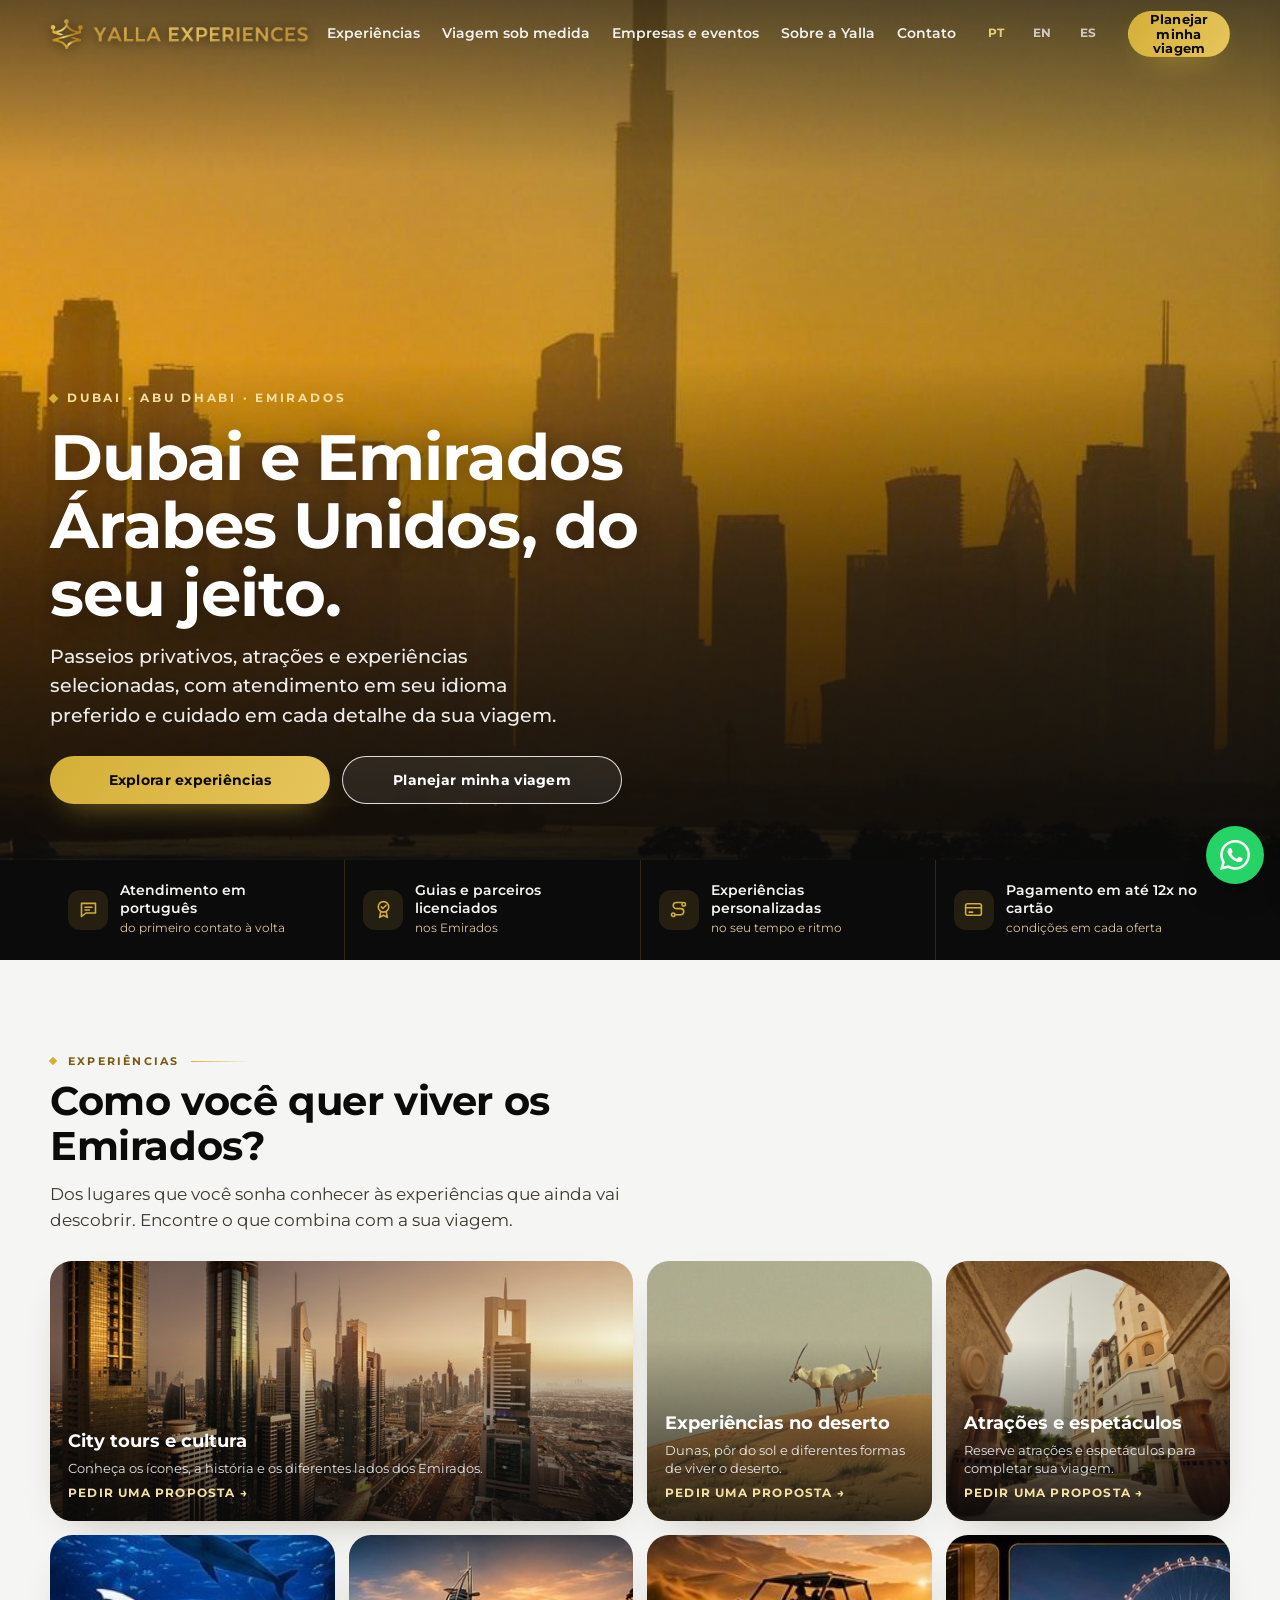
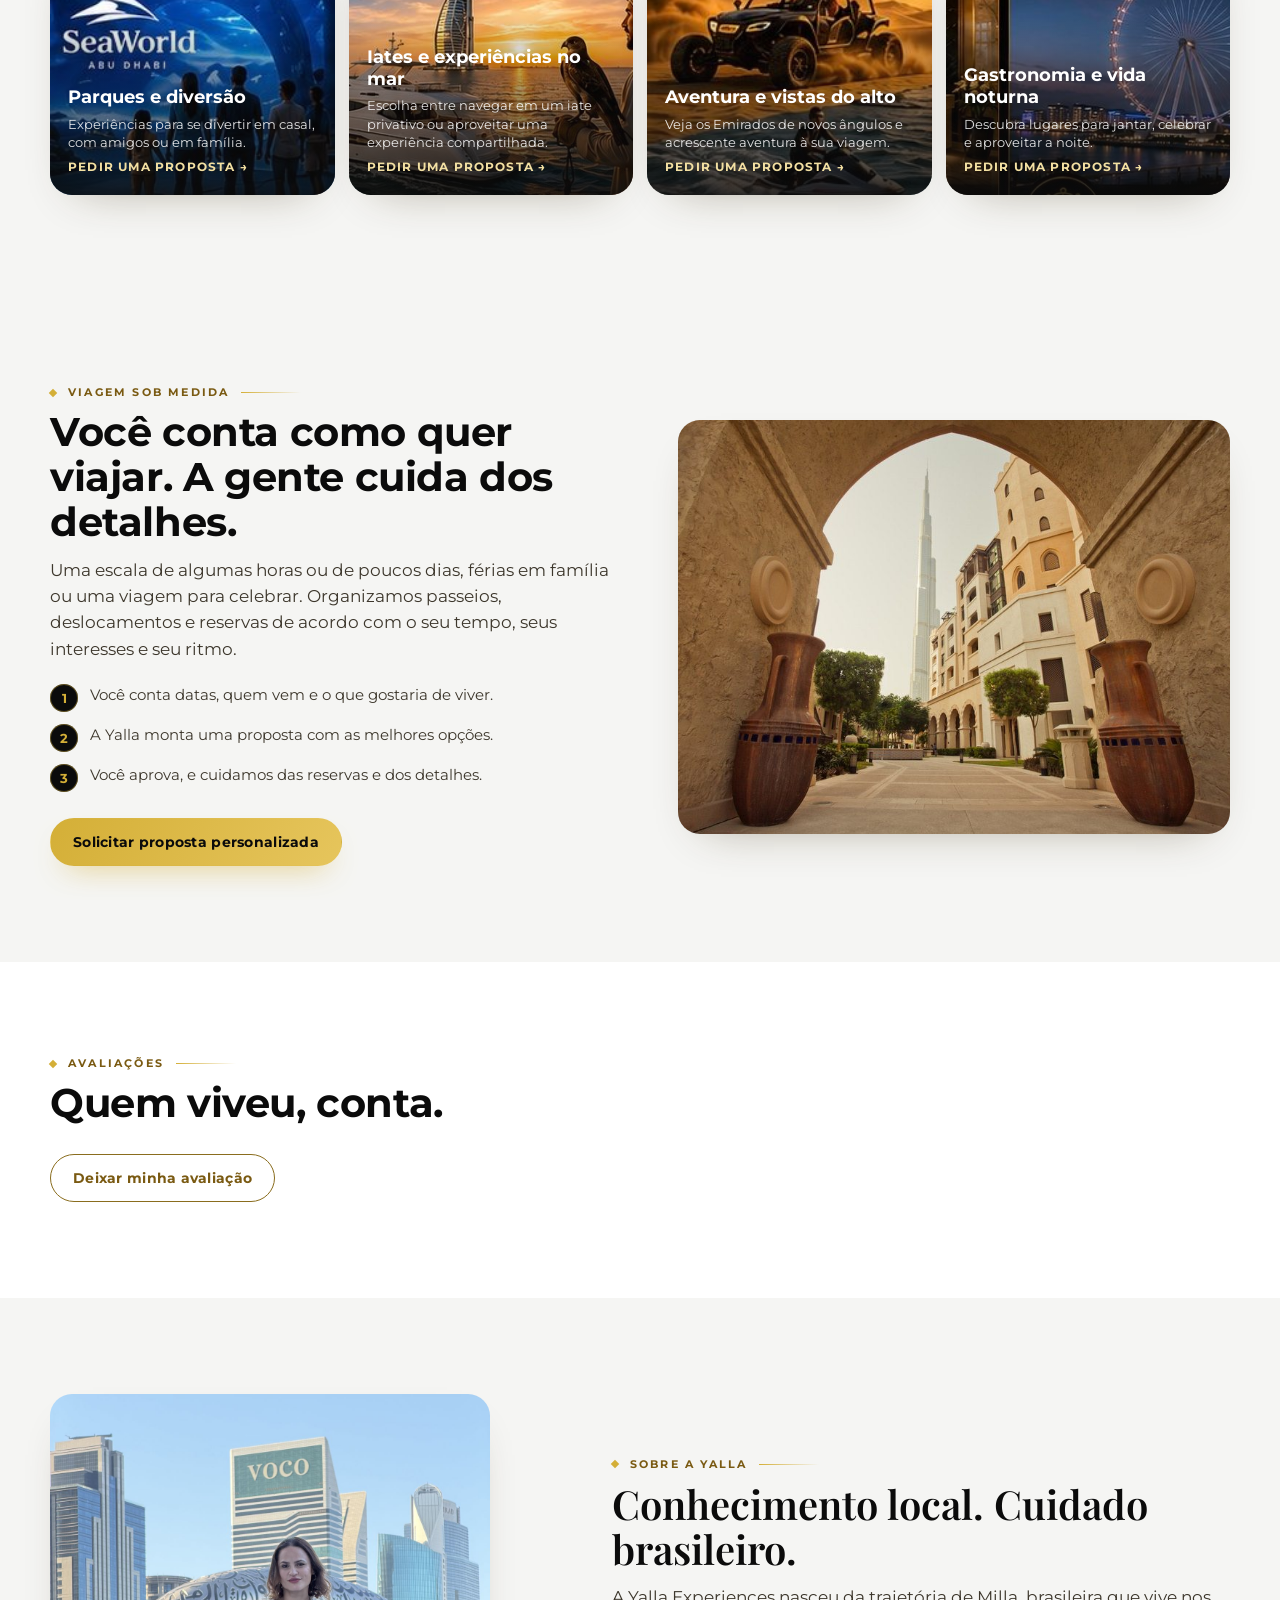
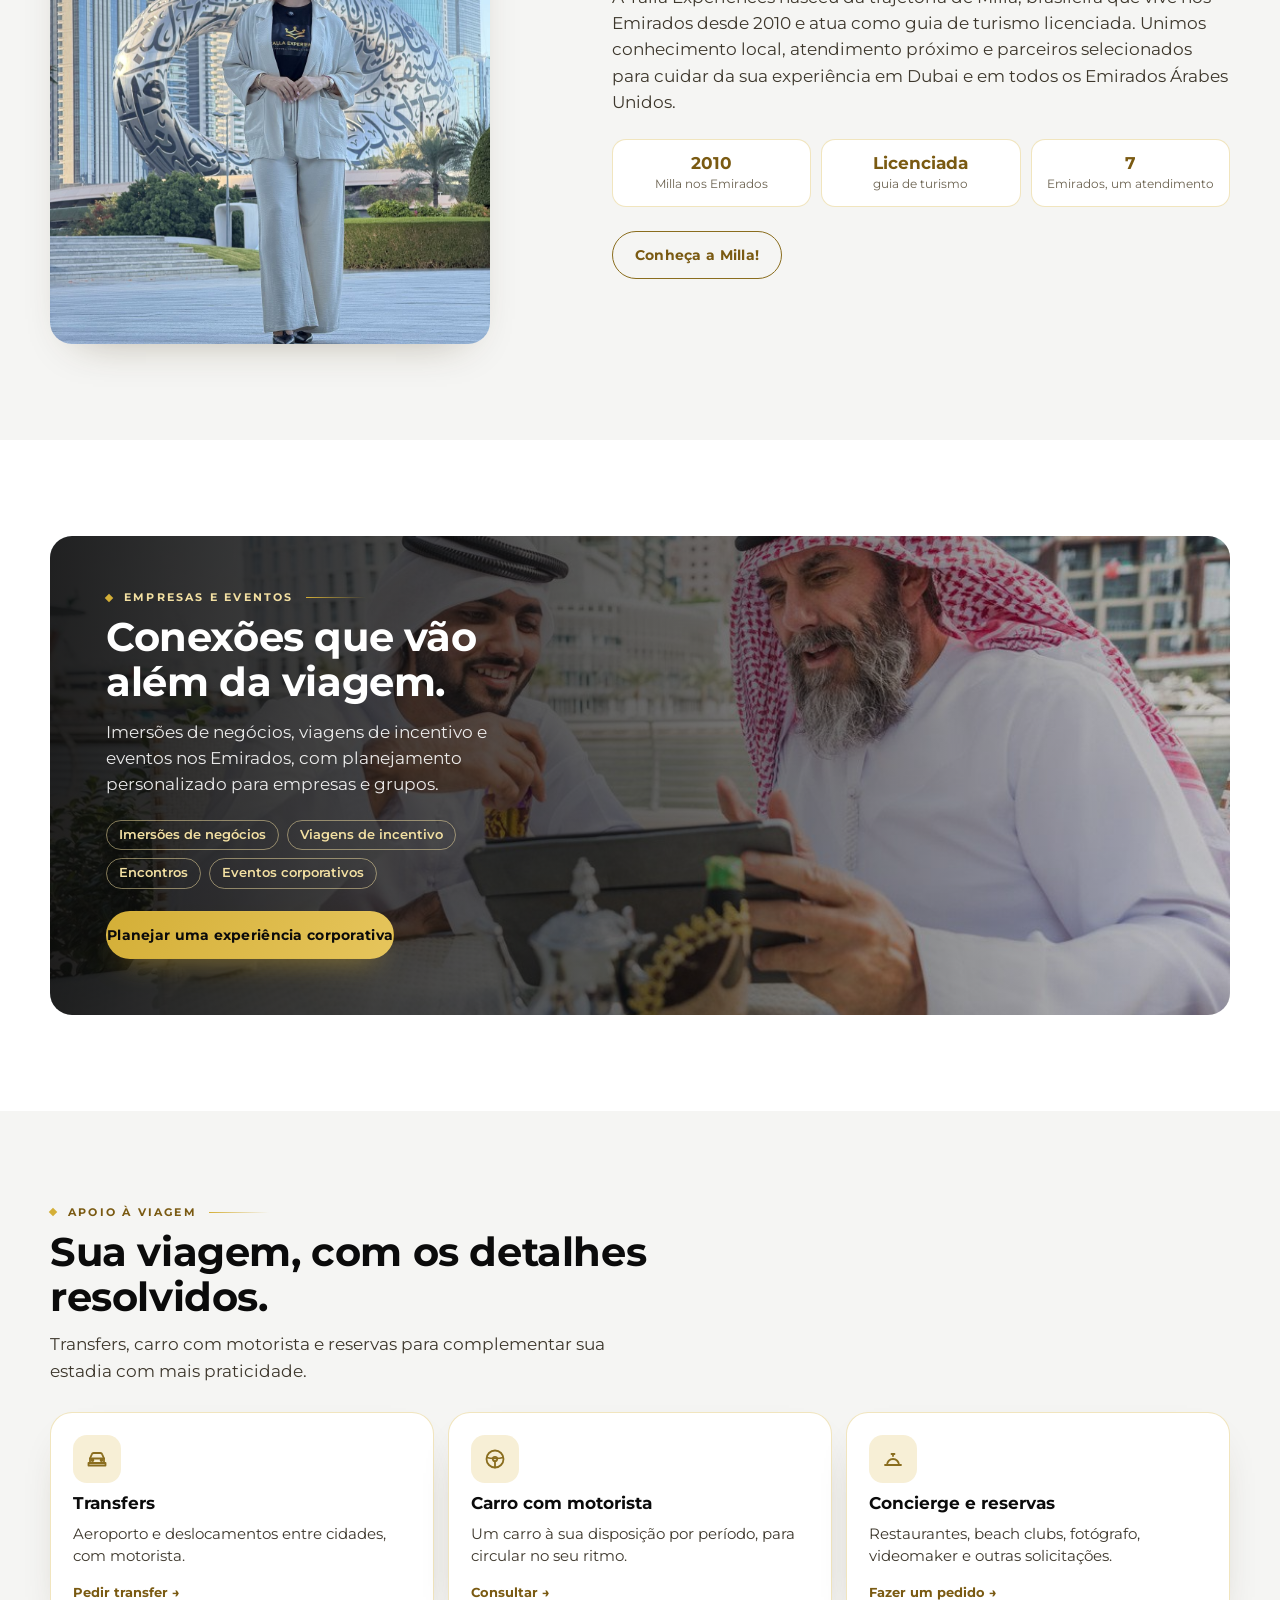
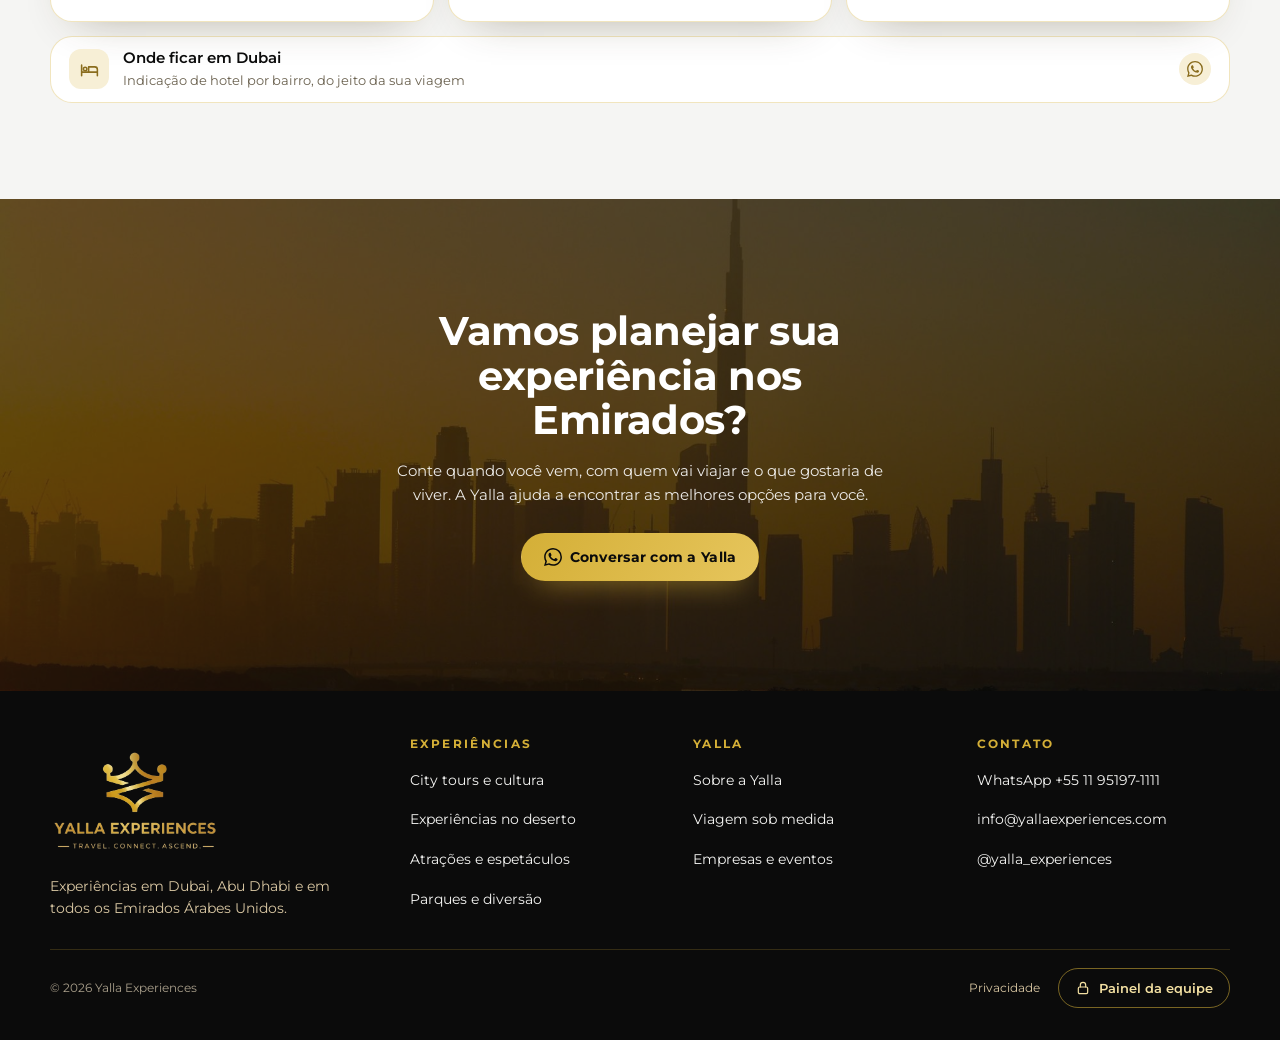
==== commit fc162b6d: "Yalla v1.10.14: botão Atualizar o atendimento em Conversas (o robô do Instagram aprende os passeios " ====
--- a/index.html
+++ b/index.html
@@ -36,9 +36,9 @@
 if(v.tema!=='auto')r.setAttribute('data-theme',v.tema==='escuro'?'dark':'light');
 r.setAttribute('data-skin',v.cor||'ouro');r.setAttribute('data-conforto',v.conforto===false?'0':'1');r.setAttribute('data-painel','1');}}catch(e){}})();
 </script>
-<link rel="stylesheet" href="tokens.css?v=1.10.10">
-<link rel="stylesheet" href="operacao.css?v=1.10.10">
-<link rel="stylesheet" href="marca.css?v=1.10.10">
+<link rel="stylesheet" href="tokens.css?v=1.10.14">
+<link rel="stylesheet" href="operacao.css?v=1.10.14">
+<link rel="stylesheet" href="marca.css?v=1.10.14">
 <link rel="icon" href="icon-192.png">
 <style>
 /* ============ base ============ */
@@ -1245,33 +1245,33 @@
 </div>
 
 <div id="app"></div>
-<script src="config.js?v=1.10.10"></script>
-<script src="auth.js?v=1.10.10"></script>
-<script src="logo.js?v=1.10.10"></script>
-<script src="fx.js?v=1.10.10"></script>
-<script src="qrcode.js?v=1.10.10"></script>
-<script src="qr.js?v=1.10.10"></script>
-<script src="pix.js?v=1.10.10"></script>
-<script src="traduz.js?v=1.10.10"></script>
-<script src="store.js?v=1.10.10"></script>
-<script src="cloud.js?v=1.10.10"></script>
-<script src="nuvem-itens.js?v=1.10.10"></script>
-<script src="i18n.js?v=1.10.10"></script>
-<script src="conteudo.js?v=1.10.10"></script>
-<script src="operacao.js?v=1.10.10"></script>
-<script src="precos.js?v=1.10.10"></script>
-<script src="operacao-telas.js?v=1.10.10"></script>
-<script src="app.js?v=1.10.10"></script>
-<script src="assistente.js?v=1.10.10"></script>
-<script src="assistente-ingrid.js?v=1.10.10"></script>
-<script src="es.js?v=1.10.10"></script>
-<script src="guia-link.js?v=1.10.10"></script>
-<script src="pdf-yalla.js?v=1.10.10"></script>
-<script src="publico-yalla.js?v=1.10.10"></script>
-<script src="kit-yalla.js?v=1.10.10"></script>
-<script src="orcamento-yalla.js?v=1.10.10"></script>
-<script src="roteiro-yalla.js?v=1.10.10"></script>
-<script src="assistente-yalla.js?v=1.10.10"></script>
+<script src="config.js?v=1.10.14"></script>
+<script src="auth.js?v=1.10.14"></script>
+<script src="logo.js?v=1.10.14"></script>
+<script src="fx.js?v=1.10.14"></script>
+<script src="qrcode.js?v=1.10.14"></script>
+<script src="qr.js?v=1.10.14"></script>
+<script src="pix.js?v=1.10.14"></script>
+<script src="traduz.js?v=1.10.14"></script>
+<script src="store.js?v=1.10.14"></script>
+<script src="cloud.js?v=1.10.14"></script>
+<script src="nuvem-itens.js?v=1.10.14"></script>
+<script src="i18n.js?v=1.10.14"></script>
+<script src="conteudo.js?v=1.10.14"></script>
+<script src="operacao.js?v=1.10.14"></script>
+<script src="precos.js?v=1.10.14"></script>
+<script src="operacao-telas.js?v=1.10.14"></script>
+<script src="app.js?v=1.10.14"></script>
+<script src="assistente.js?v=1.10.14"></script>
+<script src="assistente-ingrid.js?v=1.10.14"></script>
+<script src="es.js?v=1.10.14"></script>
+<script src="guia-link.js?v=1.10.14"></script>
+<script src="pdf-yalla.js?v=1.10.14"></script>
+<script src="publico-yalla.js?v=1.10.14"></script>
+<script src="kit-yalla.js?v=1.10.14"></script>
+<script src="orcamento-yalla.js?v=1.10.14"></script>
+<script src="roteiro-yalla.js?v=1.10.14"></script>
+<script src="assistente-yalla.js?v=1.10.14"></script>
 <script>
 /* PWA — como a versão nova chega no celular dela.
 
--- a/operacao.css
+++ b/operacao.css
@@ -331,6 +331,14 @@
 .crm-pe{display:flex;flex-direction:column;gap:6px;border-top:1px solid var(--line);padding-top:8px;font-size:var(--fs-3)}
 .crm-pe .tacts{display:flex;flex-wrap:wrap;gap:6px}
 .crm-rp{color:var(--highlight-text)}
+/* Orçamentos fechados (19/11/2026): fechado, uma linha; aberto, a lista */
+.crm-fech{padding:12px 16px;margin-bottom:12px}
+.crm-fech summary{cursor:pointer;display:flex;flex-direction:column;gap:2px;list-style:none;min-height:44px;justify-content:center}
+.crm-fech summary::-webkit-details-marker{display:none}
+.crm-fech summary b::after{content:' ▸';color:var(--ink-3)}
+.crm-fech[open] summary b::after{content:' ▾'}
+.crm-fech summary small{color:var(--ink-3);font-size:var(--fs-2)}
+.crm-fech[open] summary{margin-bottom:8px}
 /* a planilha: nome fixo a esquerda, cabecalho fixo em cima, grupos de colunas, meses, totais */
 .crm-plan-wrap{overflow:auto;max-height:75vh;background:var(--surface);border-radius:var(--r-lg);box-shadow:var(--sh-1);border:1px solid var(--line)}
 .crm-plan{border-collapse:separate;border-spacing:0;font-size:var(--fs-2);width:max-content;min-width:100%}
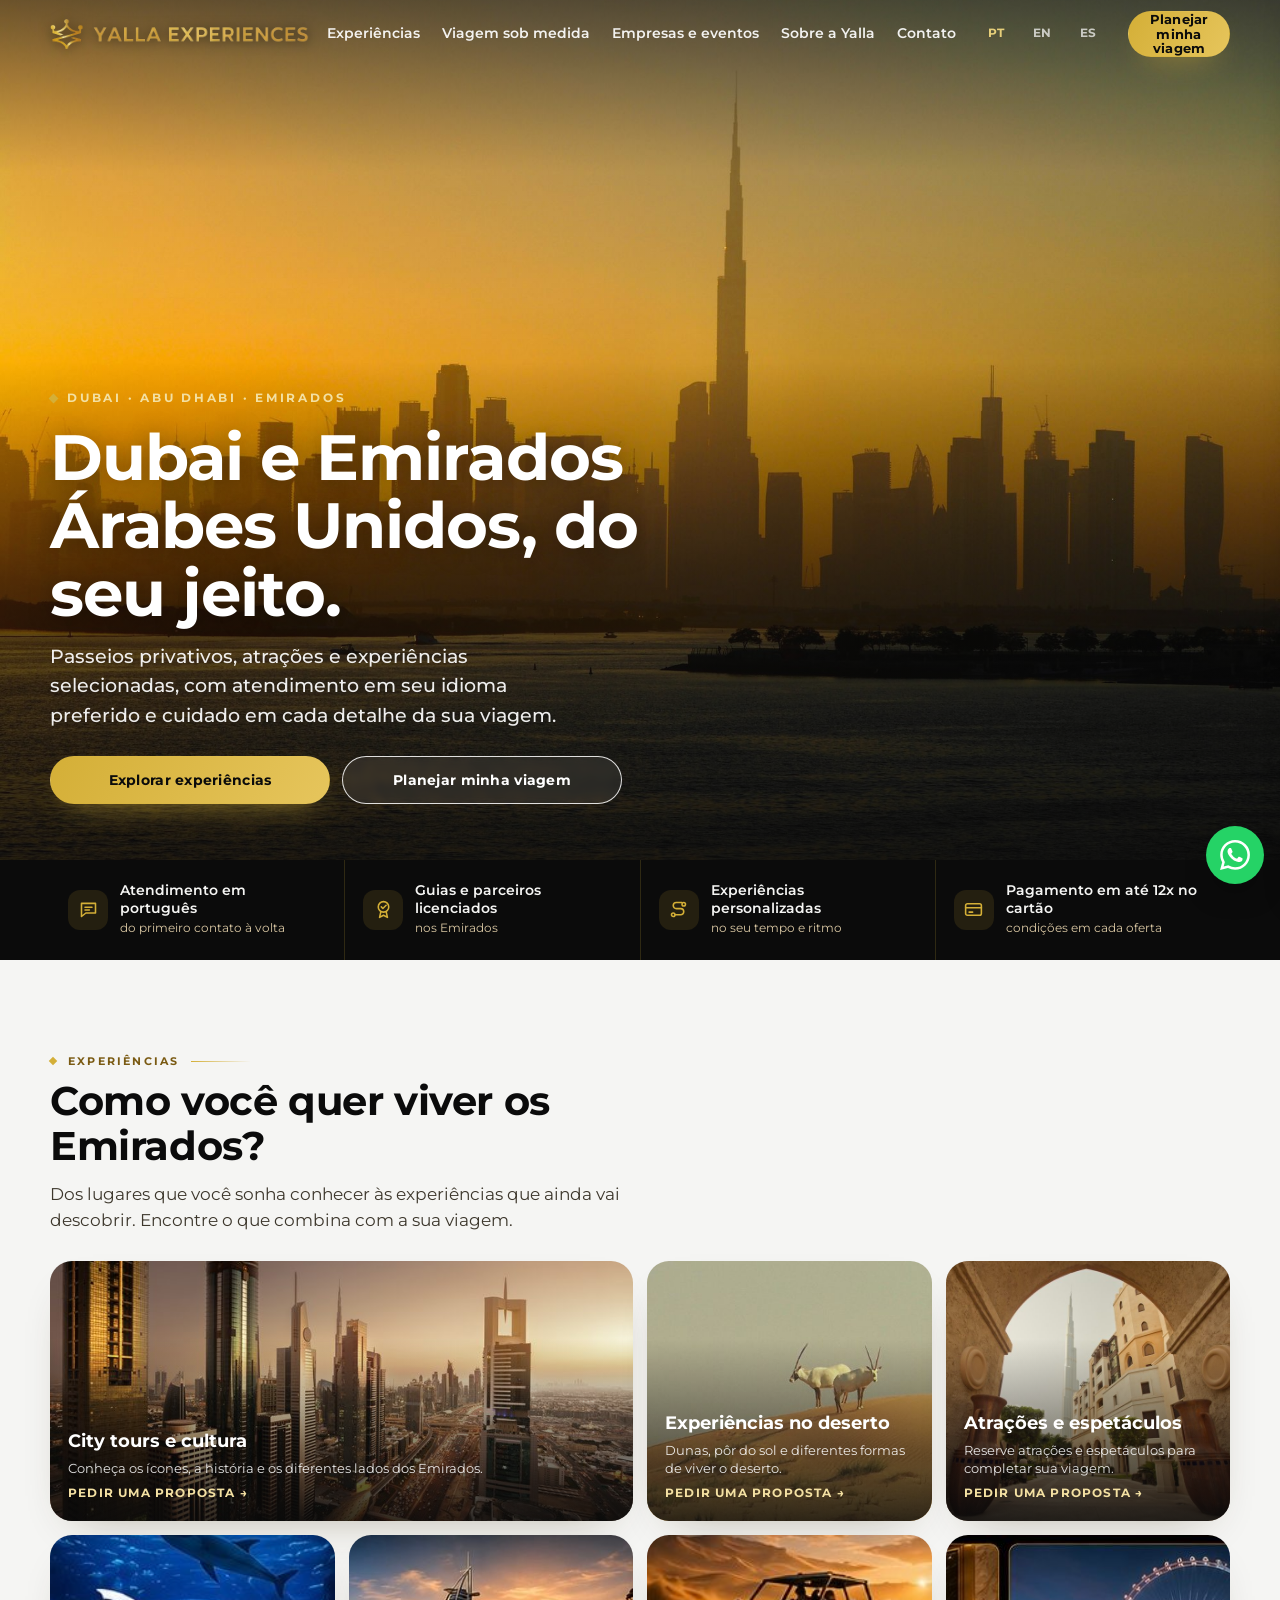
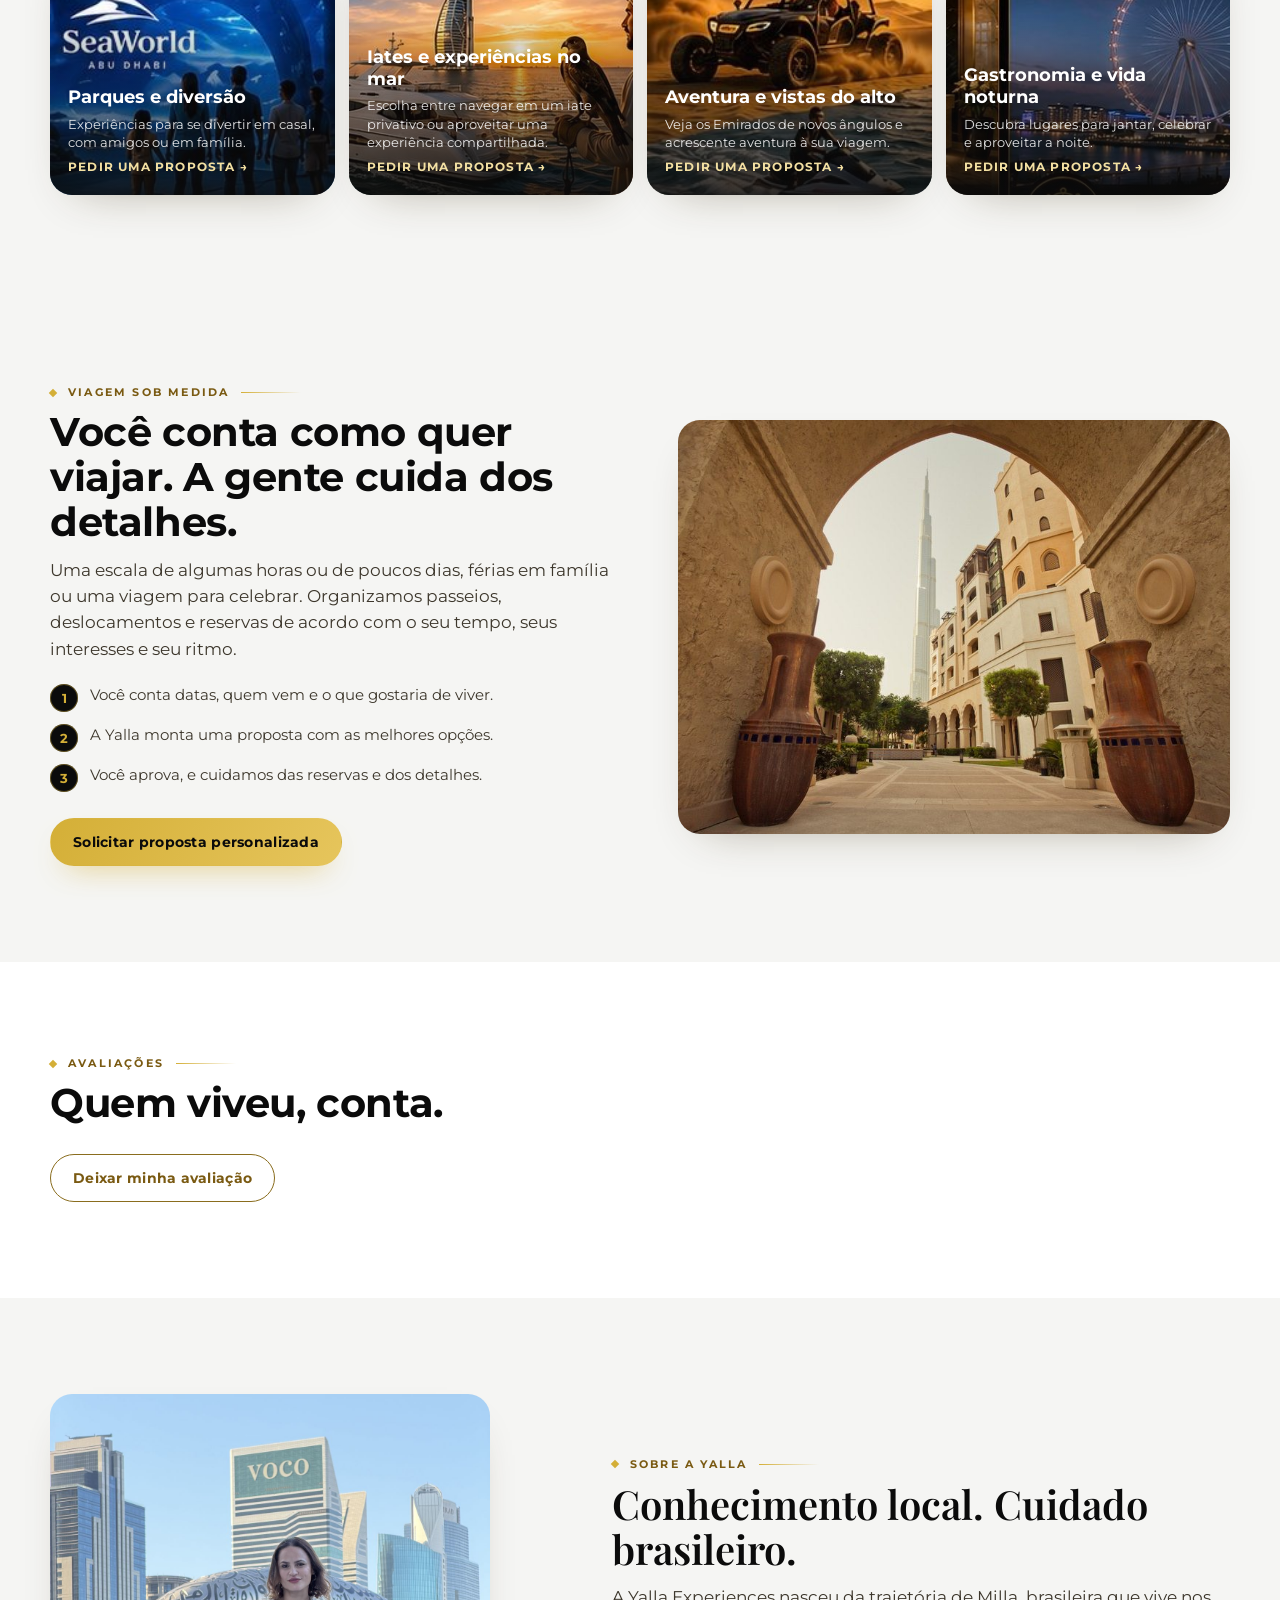
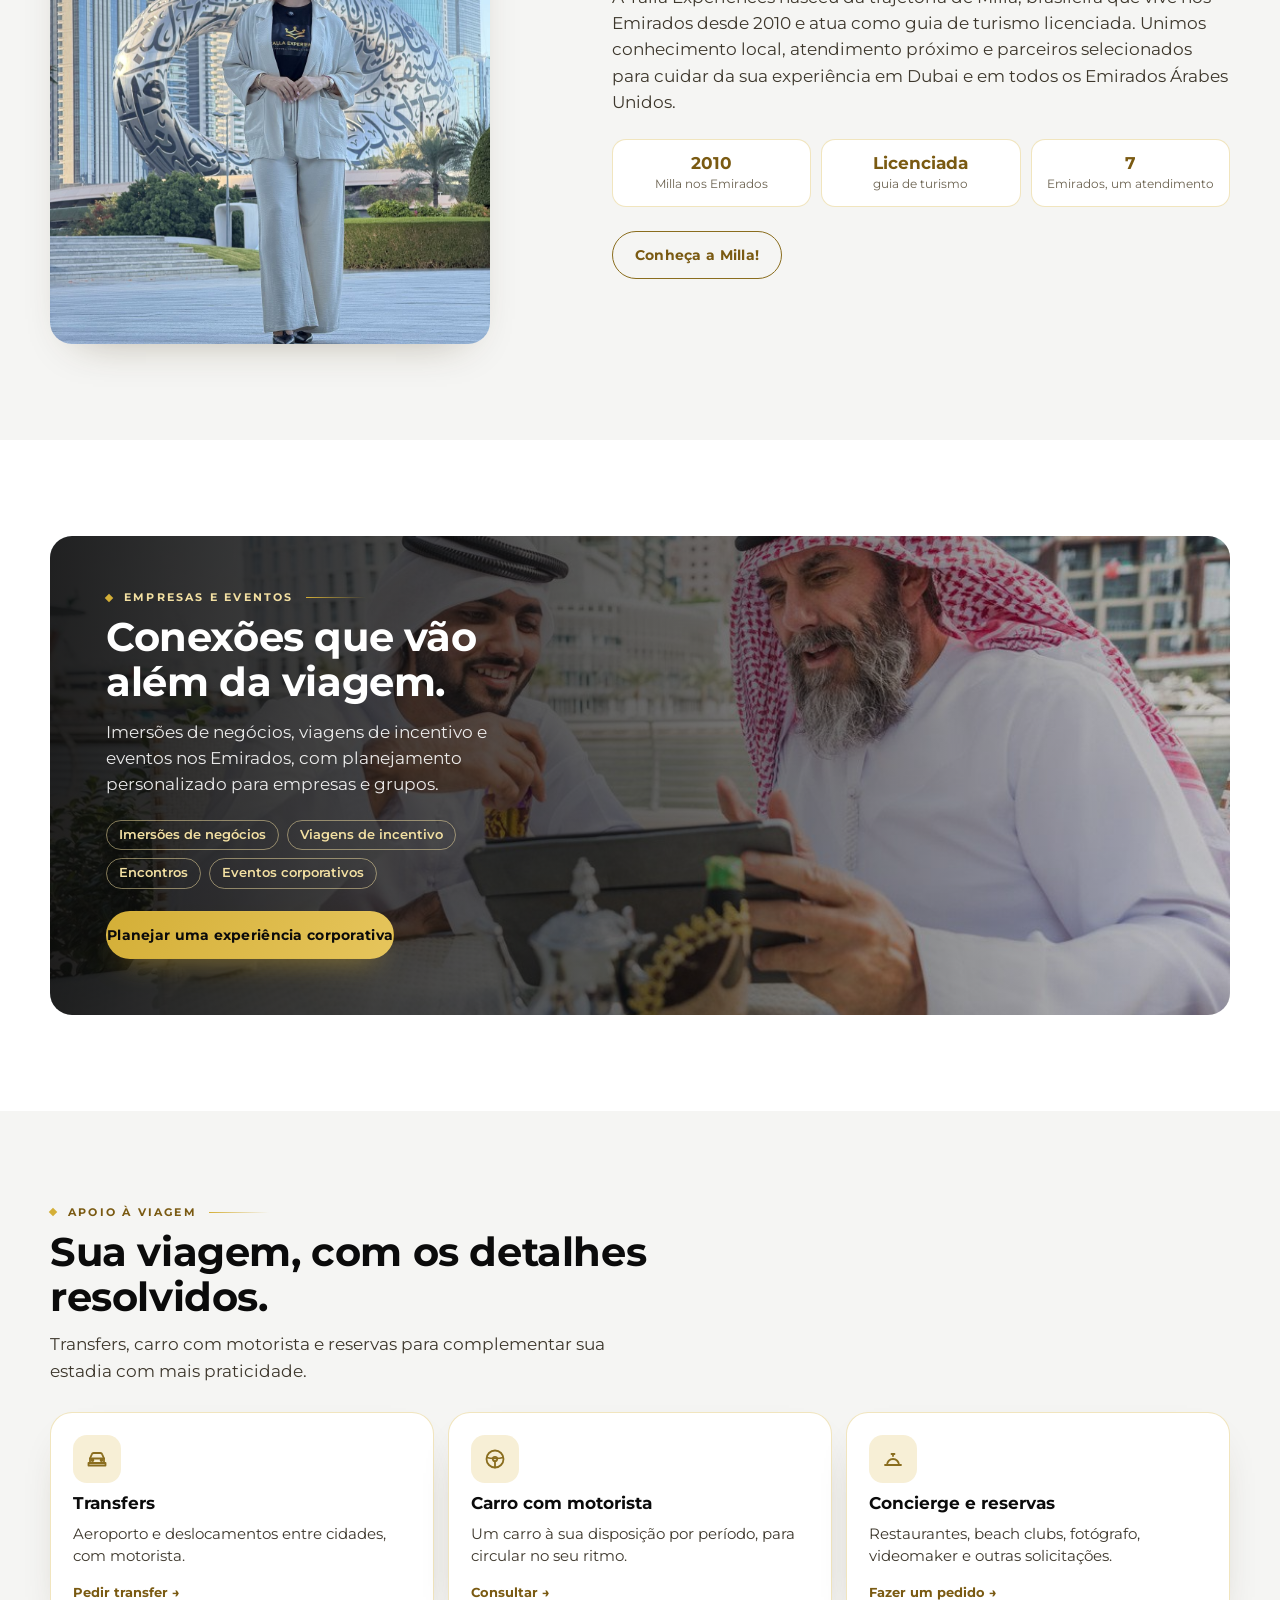
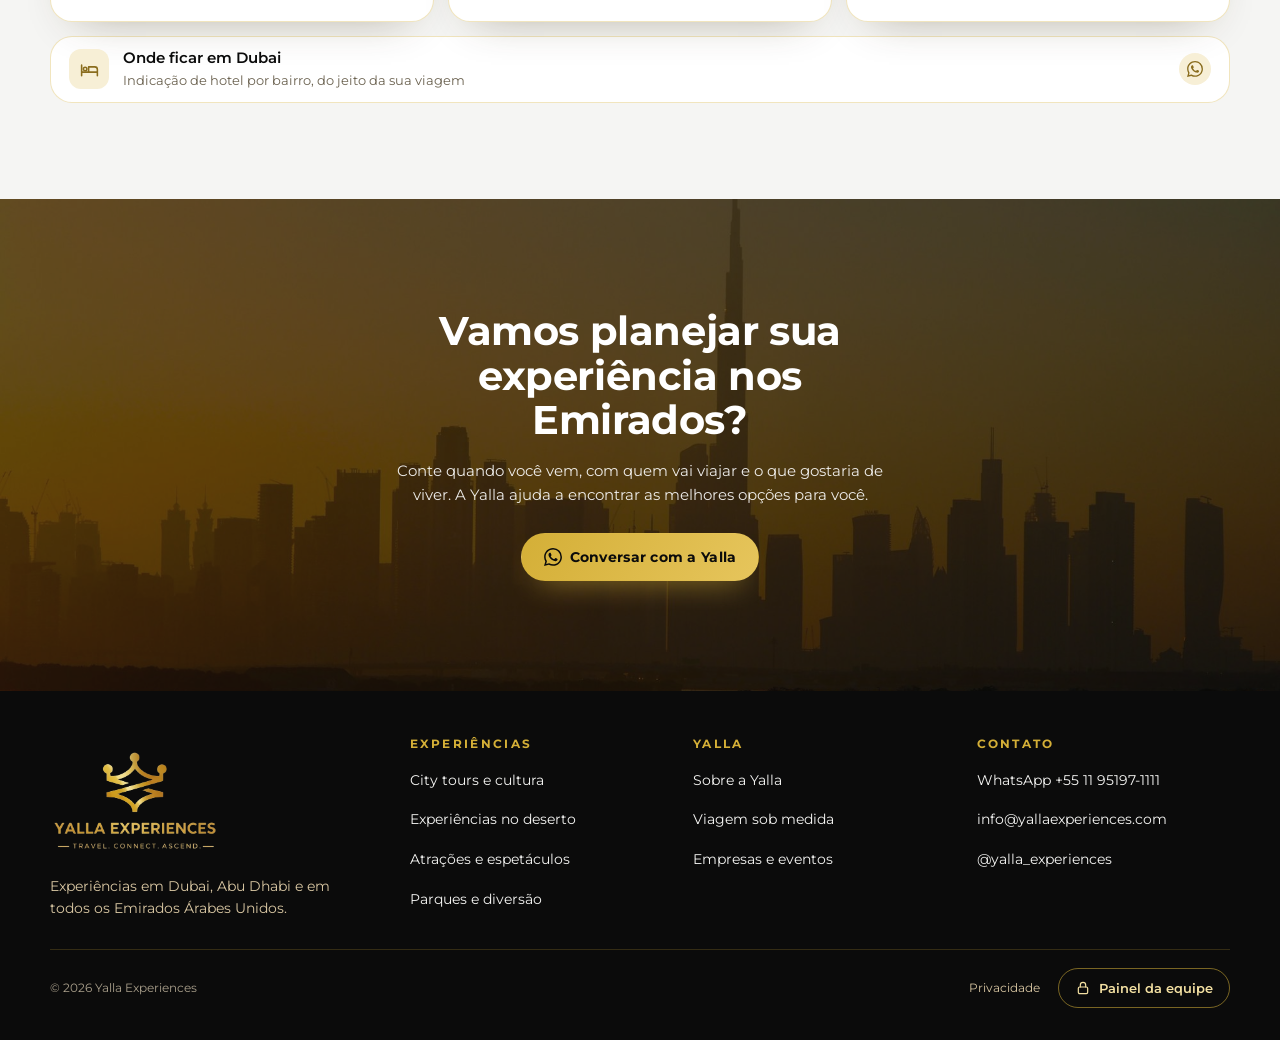
==== commit b38da2af: "Yalla v1.10.15: CRM do robô do Instagram — Conversas vira a caixa de verdade (conversa inteira), cad" ====
--- a/index.html
+++ b/index.html
@@ -36,9 +36,9 @@
 if(v.tema!=='auto')r.setAttribute('data-theme',v.tema==='escuro'?'dark':'light');
 r.setAttribute('data-skin',v.cor||'ouro');r.setAttribute('data-conforto',v.conforto===false?'0':'1');r.setAttribute('data-painel','1');}}catch(e){}})();
 </script>
-<link rel="stylesheet" href="tokens.css?v=1.10.14">
-<link rel="stylesheet" href="operacao.css?v=1.10.14">
-<link rel="stylesheet" href="marca.css?v=1.10.14">
+<link rel="stylesheet" href="tokens.css?v=1.10.15">
+<link rel="stylesheet" href="operacao.css?v=1.10.15">
+<link rel="stylesheet" href="marca.css?v=1.10.15">
 <link rel="icon" href="icon-192.png">
 <style>
 /* ============ base ============ */
@@ -1245,33 +1245,34 @@
 </div>
 
 <div id="app"></div>
-<script src="config.js?v=1.10.14"></script>
-<script src="auth.js?v=1.10.14"></script>
-<script src="logo.js?v=1.10.14"></script>
-<script src="fx.js?v=1.10.14"></script>
-<script src="qrcode.js?v=1.10.14"></script>
-<script src="qr.js?v=1.10.14"></script>
-<script src="pix.js?v=1.10.14"></script>
-<script src="traduz.js?v=1.10.14"></script>
-<script src="store.js?v=1.10.14"></script>
-<script src="cloud.js?v=1.10.14"></script>
-<script src="nuvem-itens.js?v=1.10.14"></script>
-<script src="i18n.js?v=1.10.14"></script>
-<script src="conteudo.js?v=1.10.14"></script>
-<script src="operacao.js?v=1.10.14"></script>
-<script src="precos.js?v=1.10.14"></script>
-<script src="operacao-telas.js?v=1.10.14"></script>
-<script src="app.js?v=1.10.14"></script>
-<script src="assistente.js?v=1.10.14"></script>
-<script src="assistente-ingrid.js?v=1.10.14"></script>
-<script src="es.js?v=1.10.14"></script>
-<script src="guia-link.js?v=1.10.14"></script>
-<script src="pdf-yalla.js?v=1.10.14"></script>
-<script src="publico-yalla.js?v=1.10.14"></script>
-<script src="kit-yalla.js?v=1.10.14"></script>
-<script src="orcamento-yalla.js?v=1.10.14"></script>
-<script src="roteiro-yalla.js?v=1.10.14"></script>
-<script src="assistente-yalla.js?v=1.10.14"></script>
+<script src="config.js?v=1.10.15"></script>
+<script src="auth.js?v=1.10.15"></script>
+<script src="logo.js?v=1.10.15"></script>
+<script src="fx.js?v=1.10.15"></script>
+<script src="qrcode.js?v=1.10.15"></script>
+<script src="qr.js?v=1.10.15"></script>
+<script src="pix.js?v=1.10.15"></script>
+<script src="traduz.js?v=1.10.15"></script>
+<script src="store.js?v=1.10.15"></script>
+<script src="cloud.js?v=1.10.15"></script>
+<script src="nuvem-itens.js?v=1.10.15"></script>
+<script src="i18n.js?v=1.10.15"></script>
+<script src="conteudo.js?v=1.10.15"></script>
+<script src="operacao.js?v=1.10.15"></script>
+<script src="precos.js?v=1.10.15"></script>
+<script src="operacao-telas.js?v=1.10.15"></script>
+<script src="app.js?v=1.10.15"></script>
+<script src="assistente.js?v=1.10.15"></script>
+<script src="assistente-ingrid.js?v=1.10.15"></script>
+<script src="es.js?v=1.10.15"></script>
+<script src="guia-link.js?v=1.10.15"></script>
+<script src="pdf-yalla.js?v=1.10.15"></script>
+<script src="publico-yalla.js?v=1.10.15"></script>
+<script src="kit-yalla.js?v=1.10.15"></script>
+<script src="orcamento-yalla.js?v=1.10.15"></script>
+<script src="roteiro-yalla.js?v=1.10.15"></script>
+<script src="assistente-yalla.js?v=1.10.15"></script>
+<script src="robo-yalla.js?v=1.10.15"></script>
 <script>
 /* PWA — como a versão nova chega no celular dela.
 
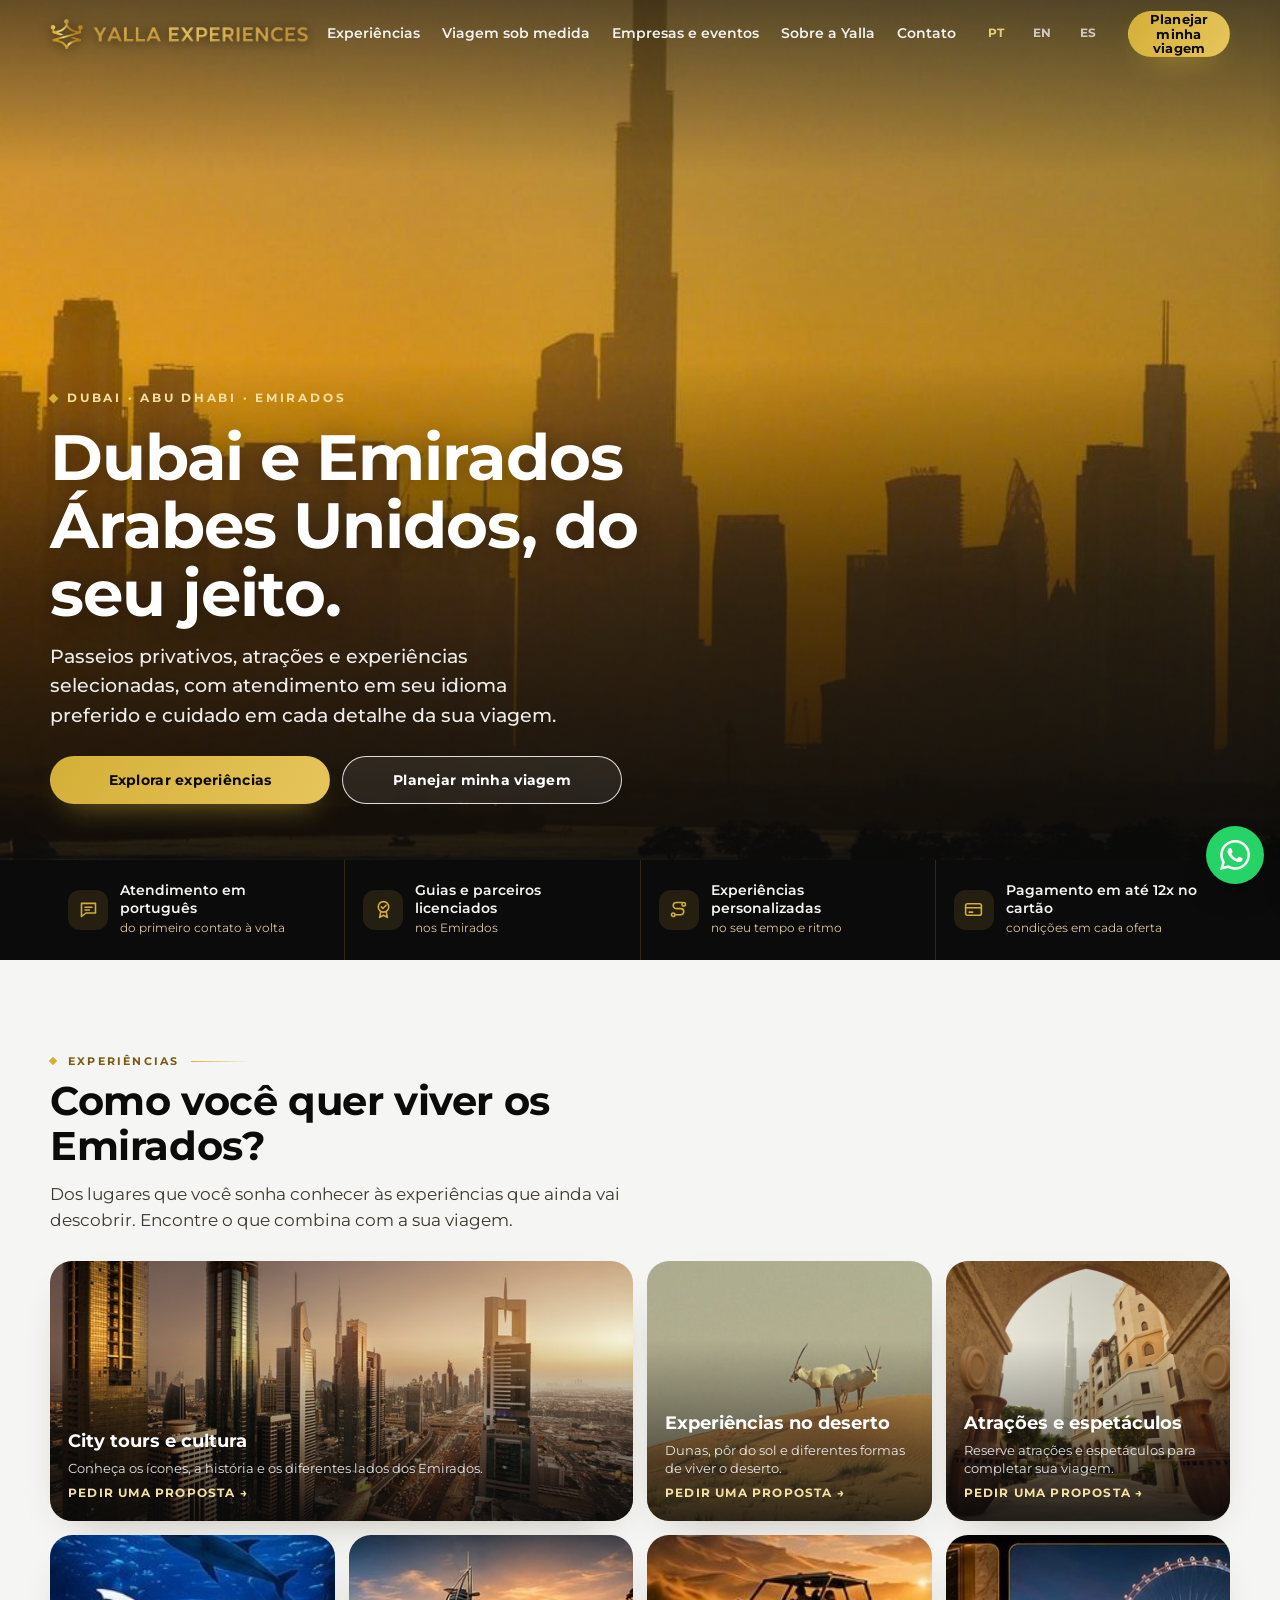
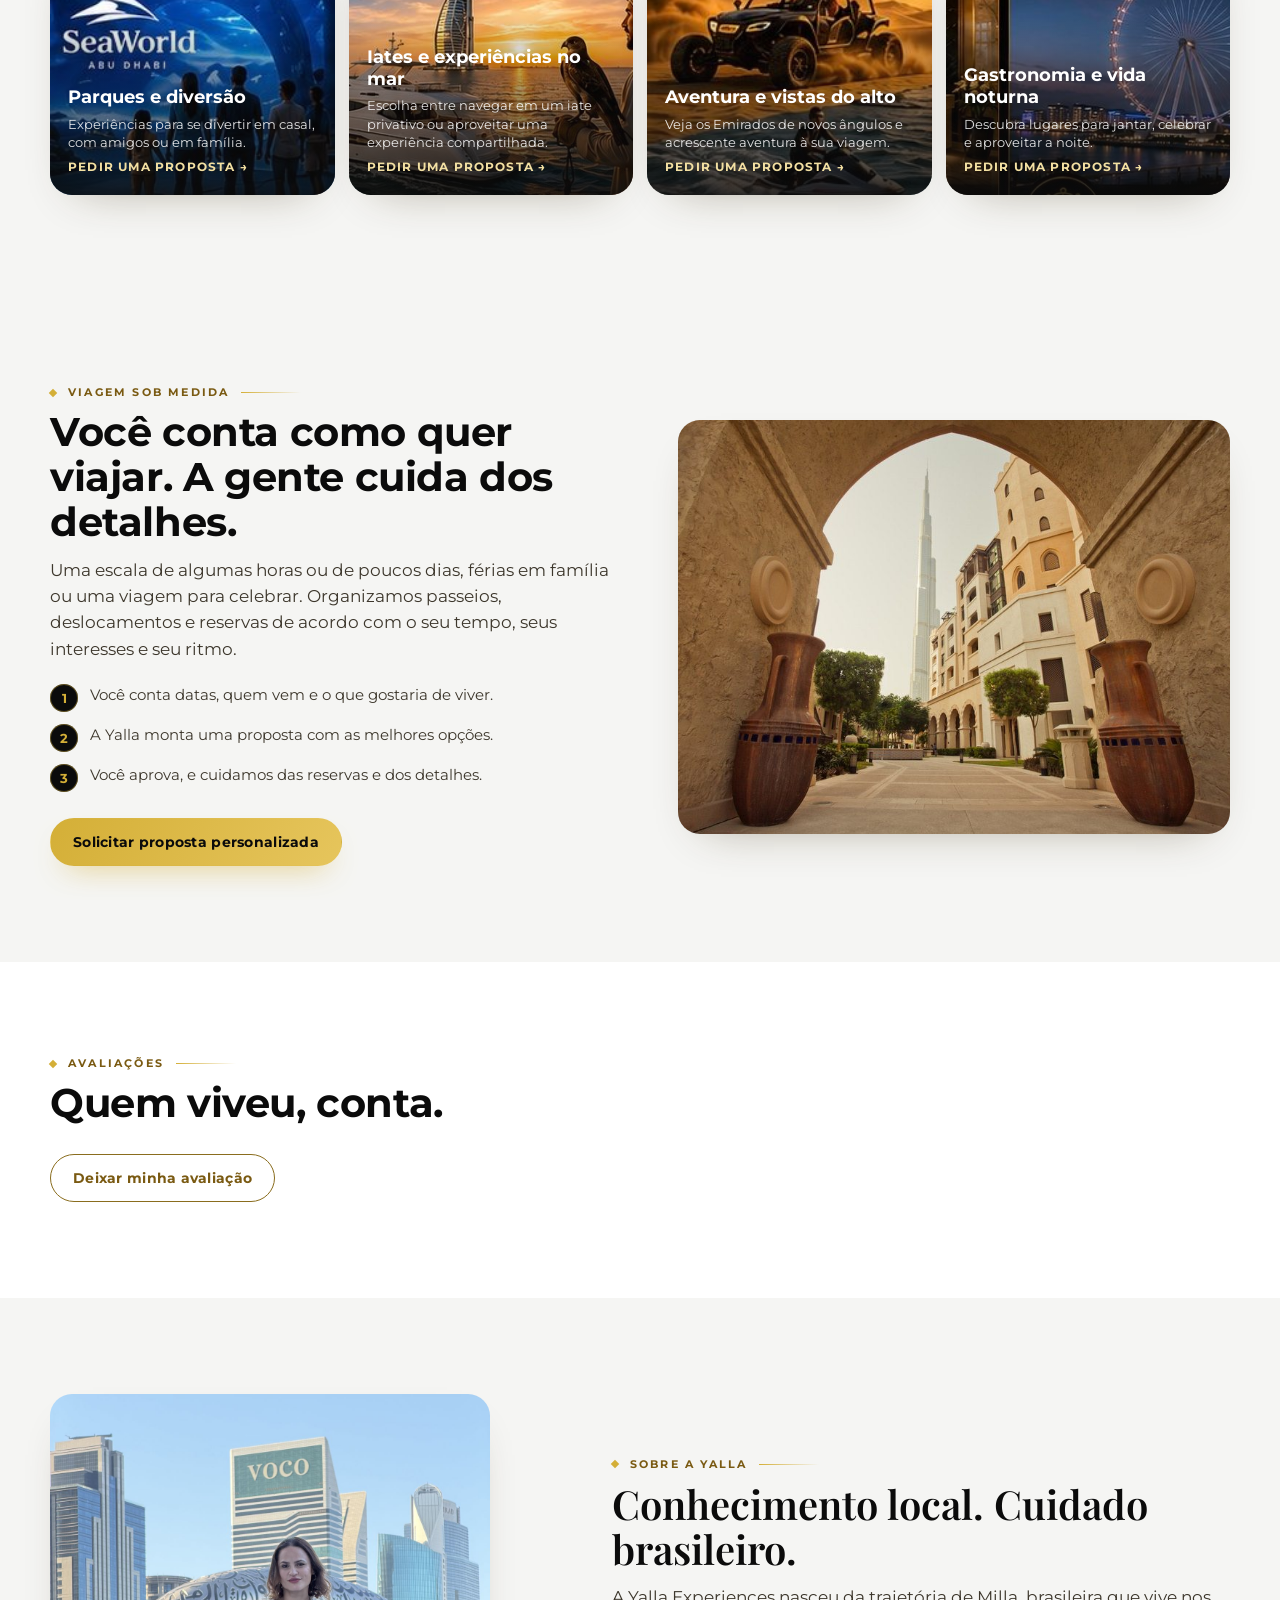
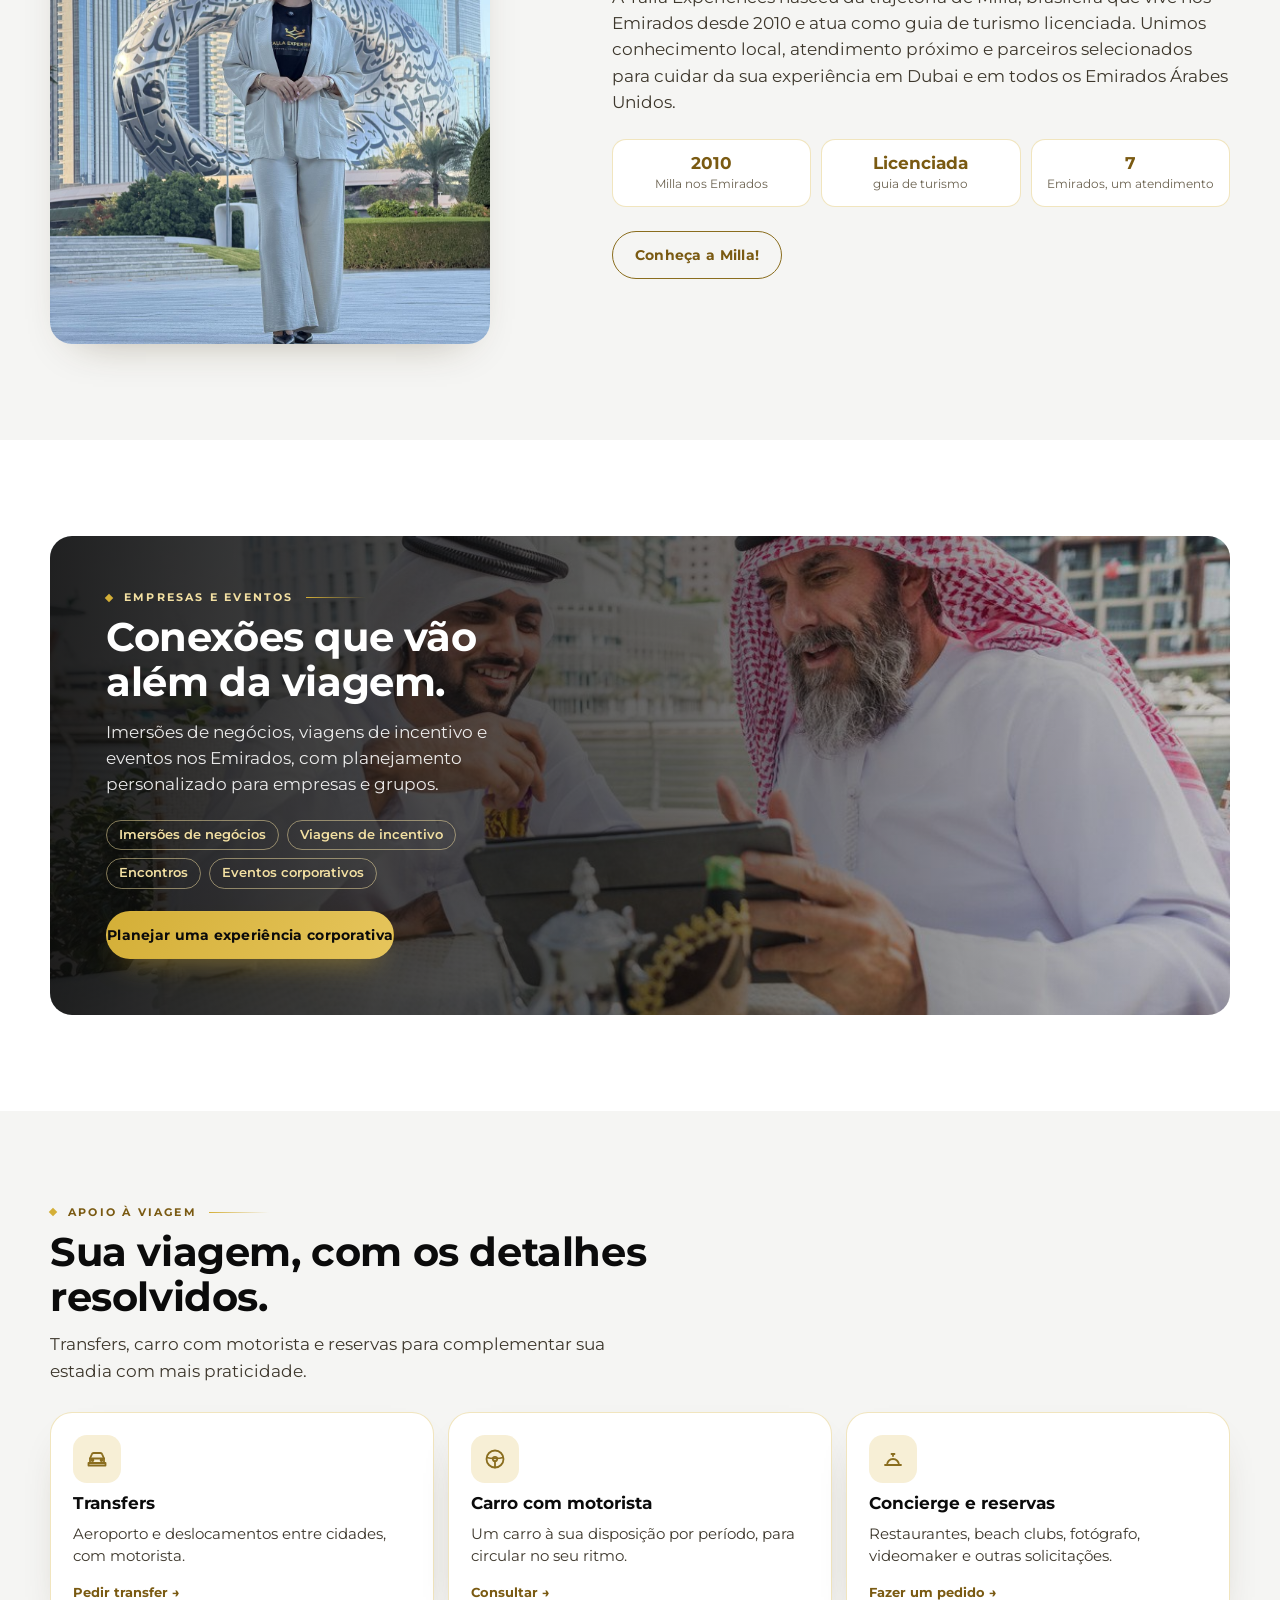
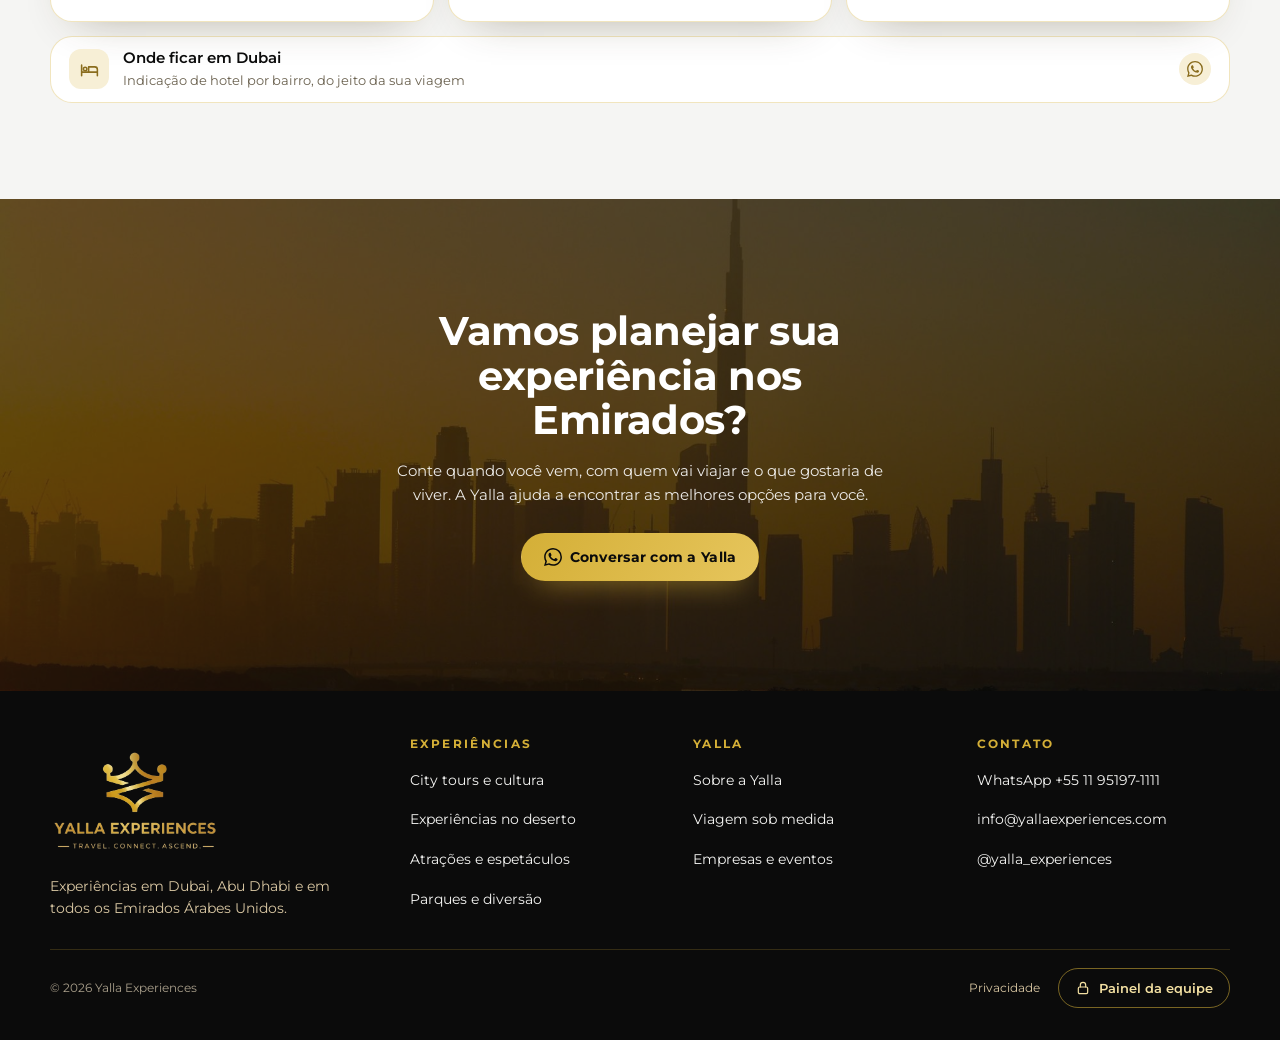
==== commit f2ab028f: "Yalla v1.10.17: foto, vídeo e áudio do cliente na conversa Co-Authored-By: Claude Opus 5.5 <noreply@" ====
--- a/index.html
+++ b/index.html
@@ -36,9 +36,9 @@
 if(v.tema!=='auto')r.setAttribute('data-theme',v.tema==='escuro'?'dark':'light');
 r.setAttribute('data-skin',v.cor||'ouro');r.setAttribute('data-conforto',v.conforto===false?'0':'1');r.setAttribute('data-painel','1');}}catch(e){}})();
 </script>
-<link rel="stylesheet" href="tokens.css?v=1.10.15">
-<link rel="stylesheet" href="operacao.css?v=1.10.15">
-<link rel="stylesheet" href="marca.css?v=1.10.15">
+<link rel="stylesheet" href="tokens.css?v=1.10.17">
+<link rel="stylesheet" href="operacao.css?v=1.10.17">
+<link rel="stylesheet" href="marca.css?v=1.10.17">
 <link rel="icon" href="icon-192.png">
 <style>
 /* ============ base ============ */
@@ -1245,34 +1245,34 @@
 </div>
 
 <div id="app"></div>
-<script src="config.js?v=1.10.15"></script>
-<script src="auth.js?v=1.10.15"></script>
-<script src="logo.js?v=1.10.15"></script>
-<script src="fx.js?v=1.10.15"></script>
-<script src="qrcode.js?v=1.10.15"></script>
-<script src="qr.js?v=1.10.15"></script>
-<script src="pix.js?v=1.10.15"></script>
-<script src="traduz.js?v=1.10.15"></script>
-<script src="store.js?v=1.10.15"></script>
-<script src="cloud.js?v=1.10.15"></script>
-<script src="nuvem-itens.js?v=1.10.15"></script>
-<script src="i18n.js?v=1.10.15"></script>
-<script src="conteudo.js?v=1.10.15"></script>
-<script src="operacao.js?v=1.10.15"></script>
-<script src="precos.js?v=1.10.15"></script>
-<script src="operacao-telas.js?v=1.10.15"></script>
-<script src="app.js?v=1.10.15"></script>
-<script src="assistente.js?v=1.10.15"></script>
-<script src="assistente-ingrid.js?v=1.10.15"></script>
-<script src="es.js?v=1.10.15"></script>
-<script src="guia-link.js?v=1.10.15"></script>
-<script src="pdf-yalla.js?v=1.10.15"></script>
-<script src="publico-yalla.js?v=1.10.15"></script>
-<script src="kit-yalla.js?v=1.10.15"></script>
-<script src="orcamento-yalla.js?v=1.10.15"></script>
-<script src="roteiro-yalla.js?v=1.10.15"></script>
-<script src="assistente-yalla.js?v=1.10.15"></script>
-<script src="robo-yalla.js?v=1.10.15"></script>
+<script src="config.js?v=1.10.17"></script>
+<script src="auth.js?v=1.10.17"></script>
+<script src="logo.js?v=1.10.17"></script>
+<script src="fx.js?v=1.10.17"></script>
+<script src="qrcode.js?v=1.10.17"></script>
+<script src="qr.js?v=1.10.17"></script>
+<script src="pix.js?v=1.10.17"></script>
+<script src="traduz.js?v=1.10.17"></script>
+<script src="store.js?v=1.10.17"></script>
+<script src="cloud.js?v=1.10.17"></script>
+<script src="nuvem-itens.js?v=1.10.17"></script>
+<script src="i18n.js?v=1.10.17"></script>
+<script src="conteudo.js?v=1.10.17"></script>
+<script src="operacao.js?v=1.10.17"></script>
+<script src="precos.js?v=1.10.17"></script>
+<script src="operacao-telas.js?v=1.10.17"></script>
+<script src="app.js?v=1.10.17"></script>
+<script src="assistente.js?v=1.10.17"></script>
+<script src="assistente-ingrid.js?v=1.10.17"></script>
+<script src="es.js?v=1.10.17"></script>
+<script src="guia-link.js?v=1.10.17"></script>
+<script src="pdf-yalla.js?v=1.10.17"></script>
+<script src="publico-yalla.js?v=1.10.17"></script>
+<script src="kit-yalla.js?v=1.10.17"></script>
+<script src="orcamento-yalla.js?v=1.10.17"></script>
+<script src="roteiro-yalla.js?v=1.10.17"></script>
+<script src="assistente-yalla.js?v=1.10.17"></script>
+<script src="robo-yalla.js?v=1.10.17"></script>
 <script>
 /* PWA — como a versão nova chega no celular dela.
 
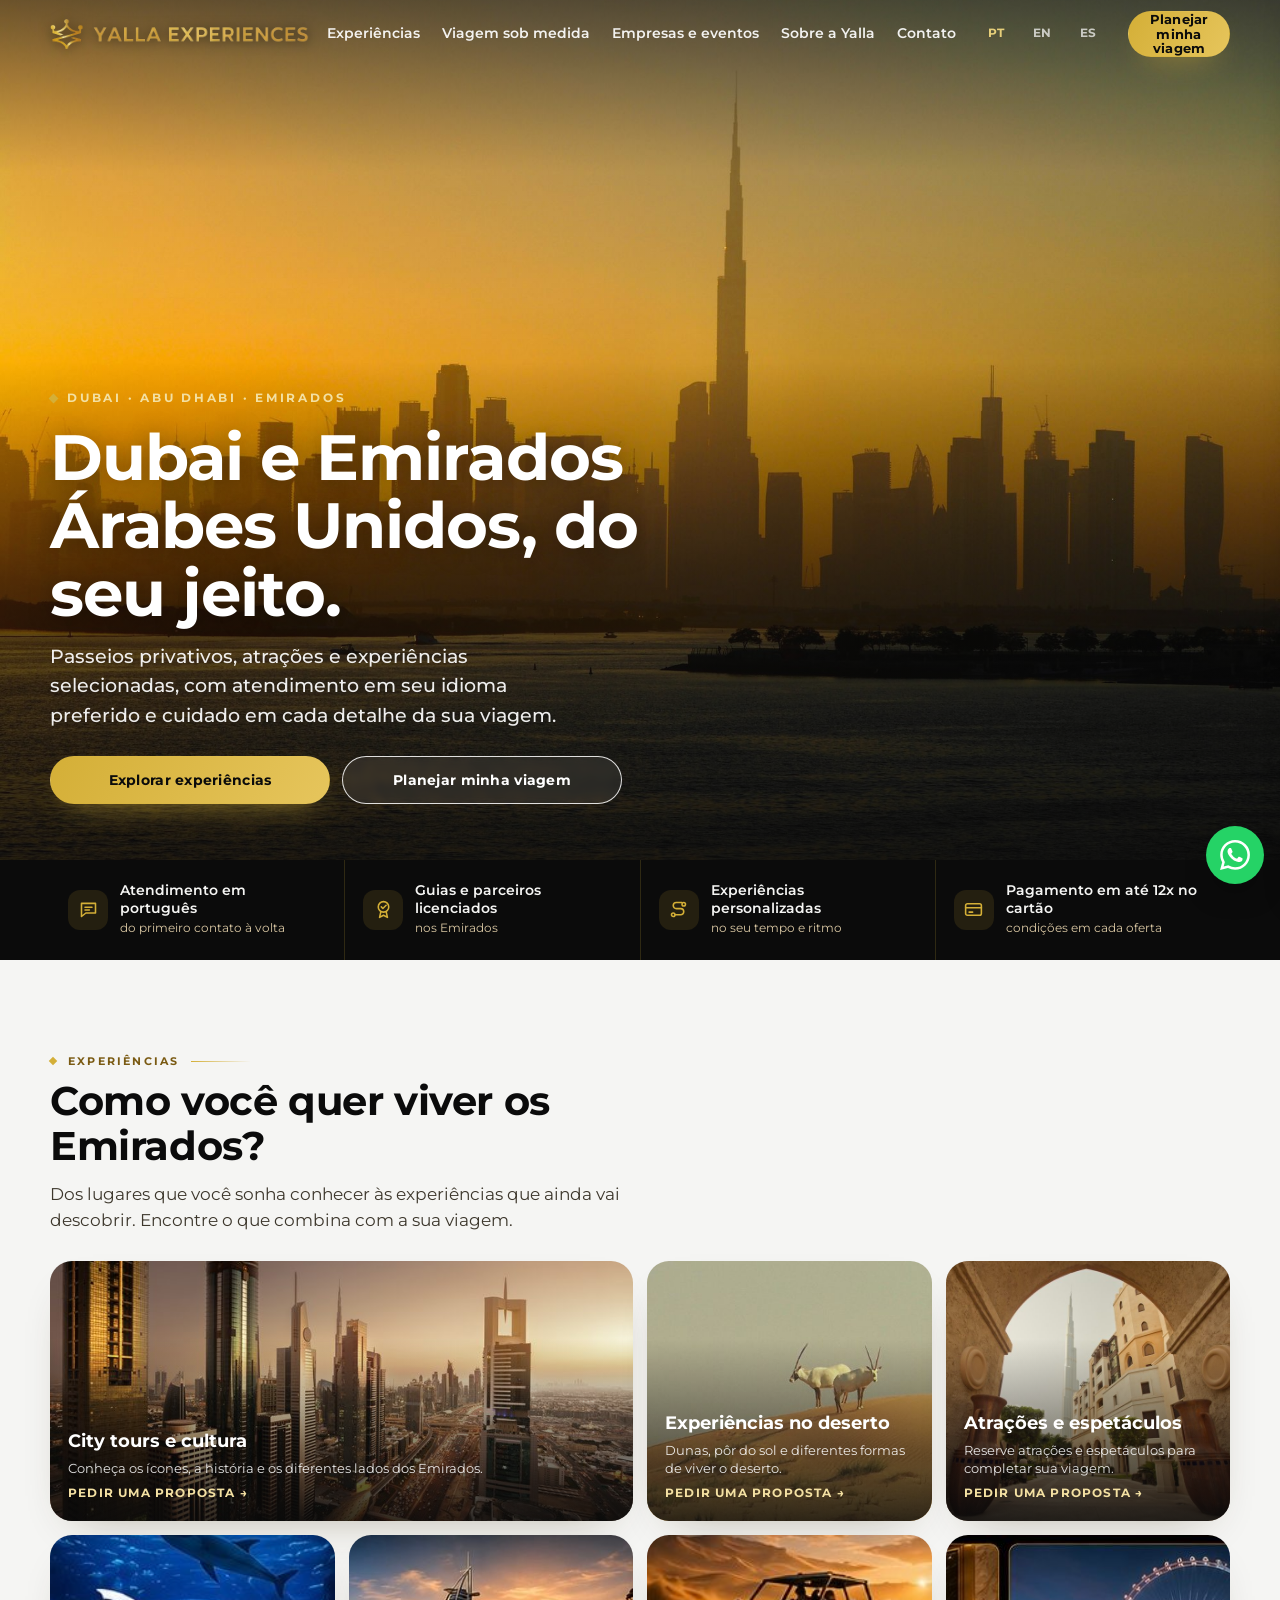
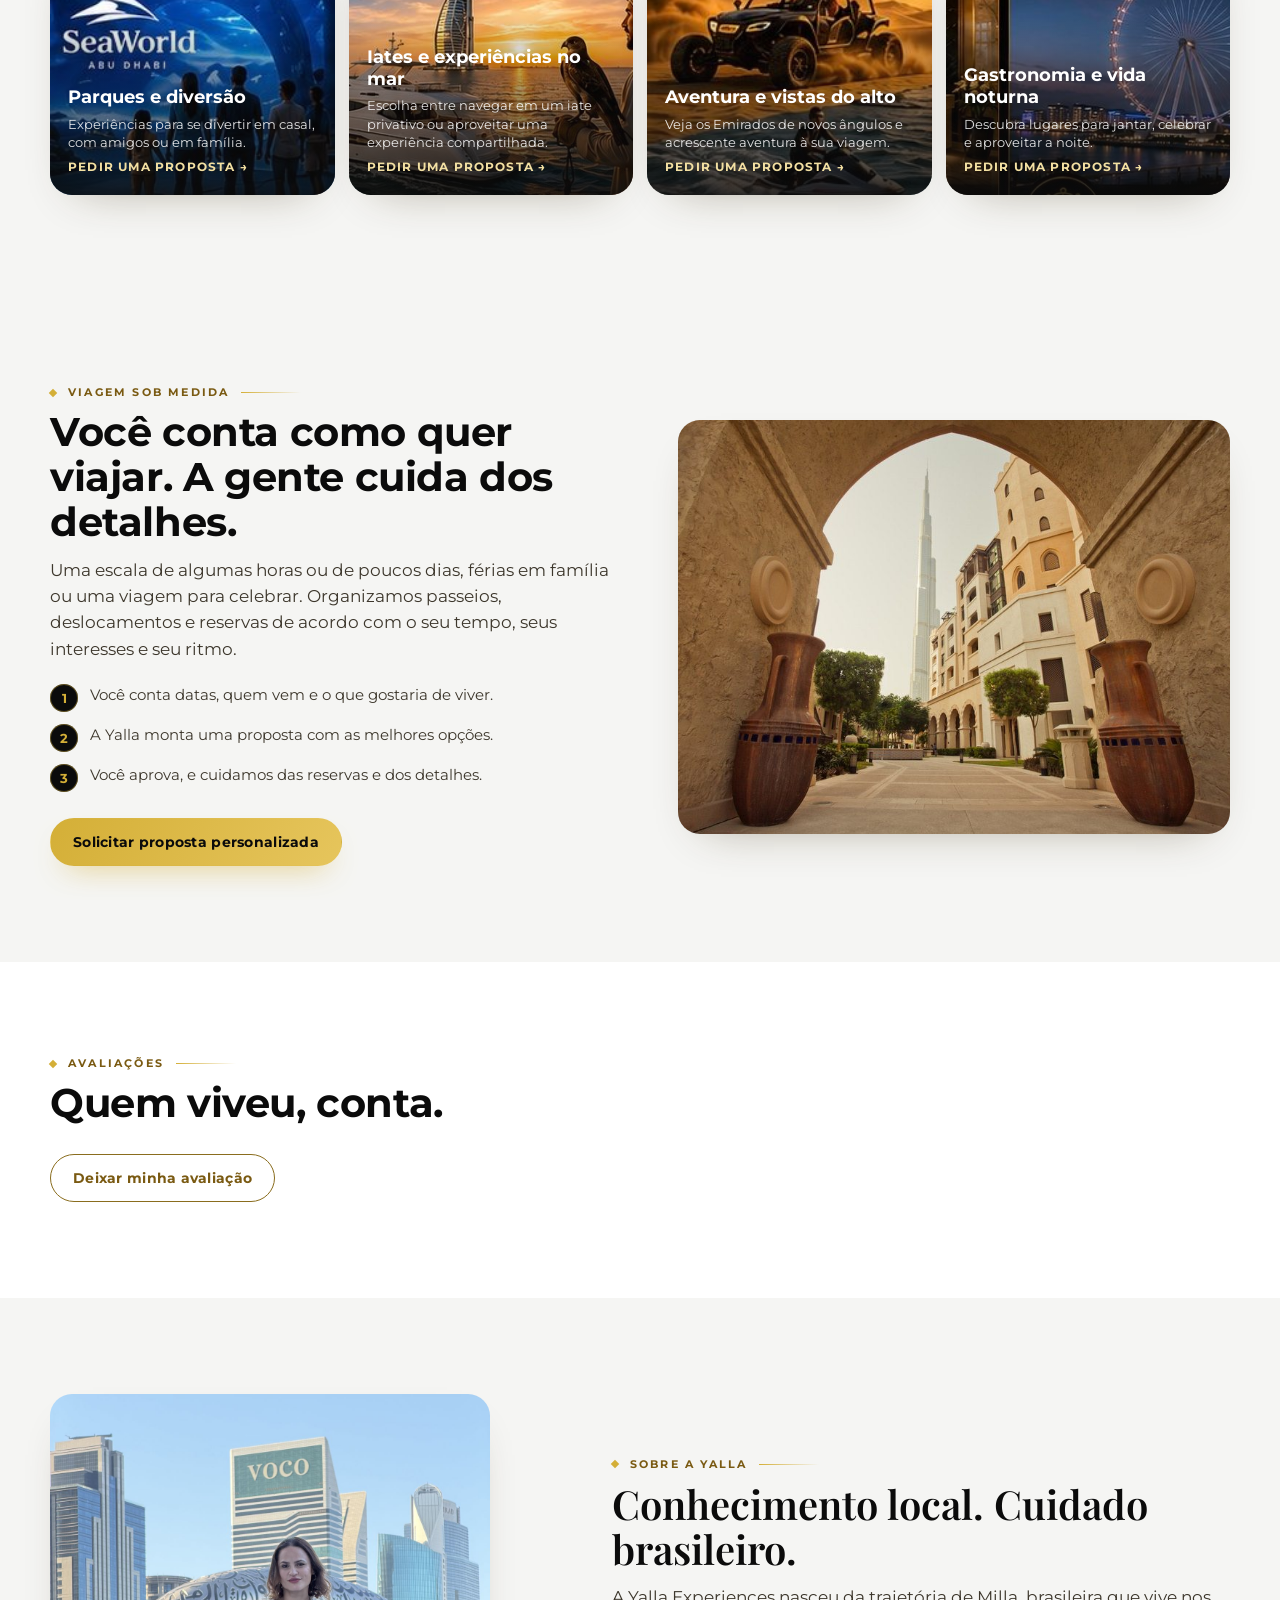
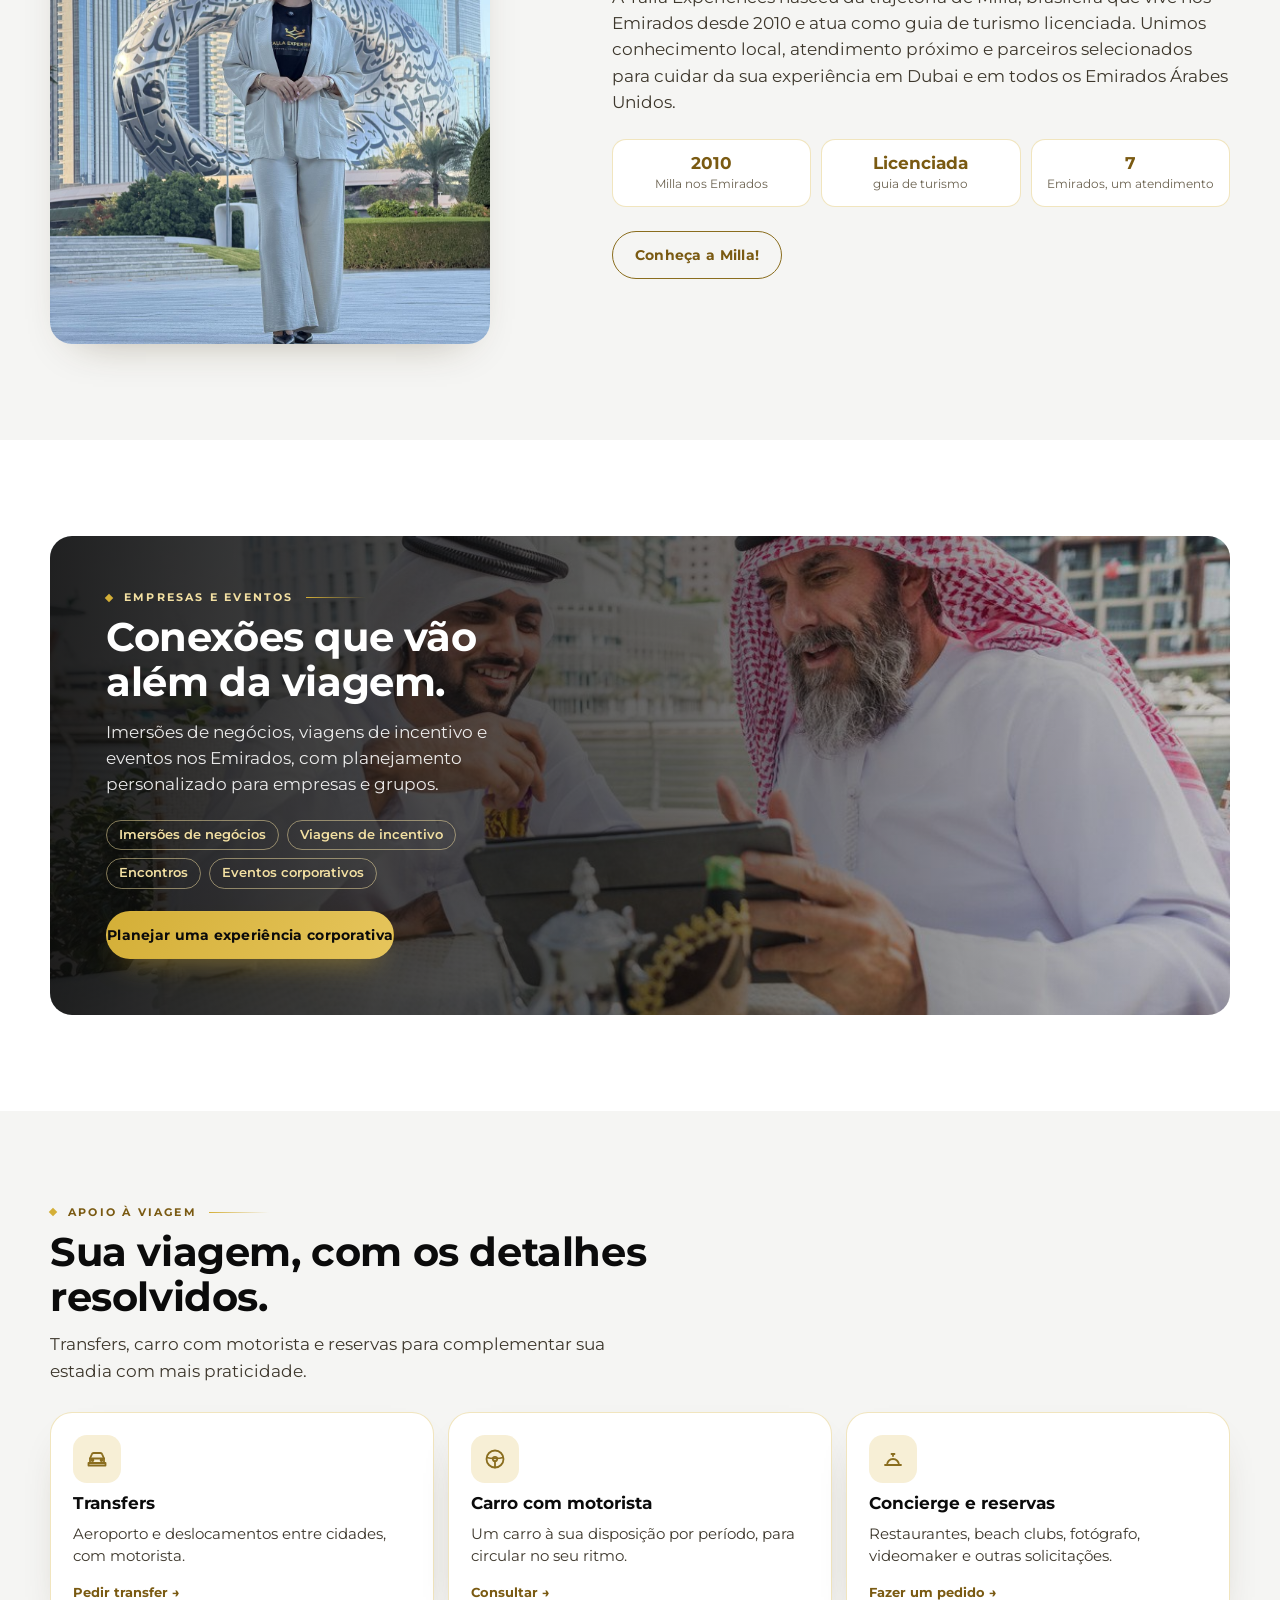
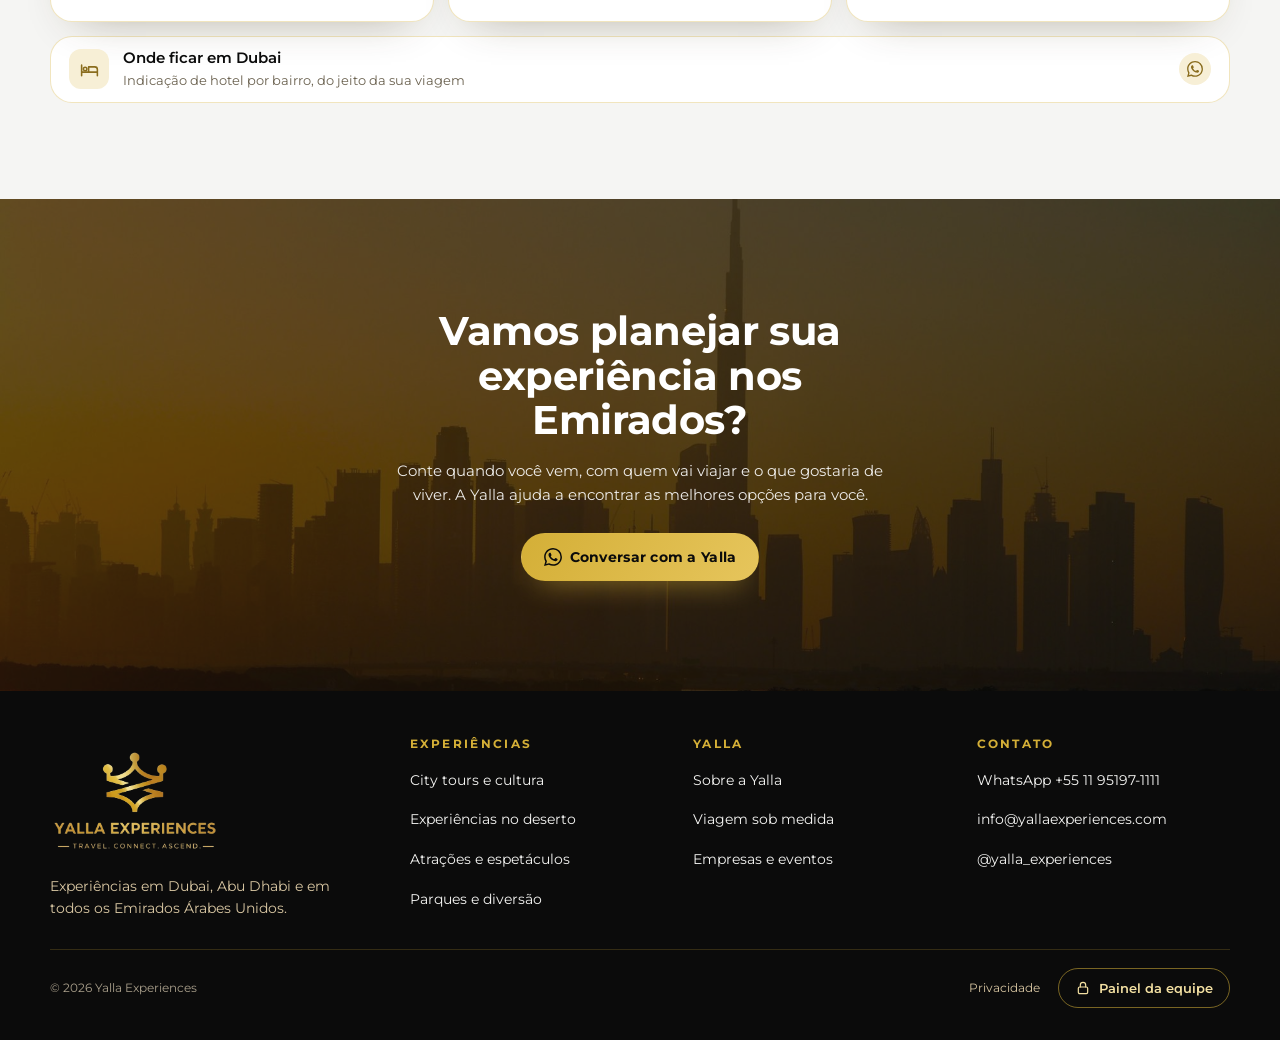
==== commit 870b81ec: "Yalla v1.10.18: créditos de IA dos robôs Co-Authored-By: Claude Opus 5.5 <noreply@anthropic.com>" ====
--- a/index.html
+++ b/index.html
@@ -36,9 +36,9 @@
 if(v.tema!=='auto')r.setAttribute('data-theme',v.tema==='escuro'?'dark':'light');
 r.setAttribute('data-skin',v.cor||'ouro');r.setAttribute('data-conforto',v.conforto===false?'0':'1');r.setAttribute('data-painel','1');}}catch(e){}})();
 </script>
-<link rel="stylesheet" href="tokens.css?v=1.10.17">
-<link rel="stylesheet" href="operacao.css?v=1.10.17">
-<link rel="stylesheet" href="marca.css?v=1.10.17">
+<link rel="stylesheet" href="tokens.css?v=1.10.18">
+<link rel="stylesheet" href="operacao.css?v=1.10.18">
+<link rel="stylesheet" href="marca.css?v=1.10.18">
 <link rel="icon" href="icon-192.png">
 <style>
 /* ============ base ============ */
@@ -1245,34 +1245,34 @@
 </div>
 
 <div id="app"></div>
-<script src="config.js?v=1.10.17"></script>
-<script src="auth.js?v=1.10.17"></script>
-<script src="logo.js?v=1.10.17"></script>
-<script src="fx.js?v=1.10.17"></script>
-<script src="qrcode.js?v=1.10.17"></script>
-<script src="qr.js?v=1.10.17"></script>
-<script src="pix.js?v=1.10.17"></script>
-<script src="traduz.js?v=1.10.17"></script>
-<script src="store.js?v=1.10.17"></script>
-<script src="cloud.js?v=1.10.17"></script>
-<script src="nuvem-itens.js?v=1.10.17"></script>
-<script src="i18n.js?v=1.10.17"></script>
-<script src="conteudo.js?v=1.10.17"></script>
-<script src="operacao.js?v=1.10.17"></script>
-<script src="precos.js?v=1.10.17"></script>
-<script src="operacao-telas.js?v=1.10.17"></script>
-<script src="app.js?v=1.10.17"></script>
-<script src="assistente.js?v=1.10.17"></script>
-<script src="assistente-ingrid.js?v=1.10.17"></script>
-<script src="es.js?v=1.10.17"></script>
-<script src="guia-link.js?v=1.10.17"></script>
-<script src="pdf-yalla.js?v=1.10.17"></script>
-<script src="publico-yalla.js?v=1.10.17"></script>
-<script src="kit-yalla.js?v=1.10.17"></script>
-<script src="orcamento-yalla.js?v=1.10.17"></script>
-<script src="roteiro-yalla.js?v=1.10.17"></script>
-<script src="assistente-yalla.js?v=1.10.17"></script>
-<script src="robo-yalla.js?v=1.10.17"></script>
+<script src="config.js?v=1.10.18"></script>
+<script src="auth.js?v=1.10.18"></script>
+<script src="logo.js?v=1.10.18"></script>
+<script src="fx.js?v=1.10.18"></script>
+<script src="qrcode.js?v=1.10.18"></script>
+<script src="qr.js?v=1.10.18"></script>
+<script src="pix.js?v=1.10.18"></script>
+<script src="traduz.js?v=1.10.18"></script>
+<script src="store.js?v=1.10.18"></script>
+<script src="cloud.js?v=1.10.18"></script>
+<script src="nuvem-itens.js?v=1.10.18"></script>
+<script src="i18n.js?v=1.10.18"></script>
+<script src="conteudo.js?v=1.10.18"></script>
+<script src="operacao.js?v=1.10.18"></script>
+<script src="precos.js?v=1.10.18"></script>
+<script src="operacao-telas.js?v=1.10.18"></script>
+<script src="app.js?v=1.10.18"></script>
+<script src="assistente.js?v=1.10.18"></script>
+<script src="assistente-ingrid.js?v=1.10.18"></script>
+<script src="es.js?v=1.10.18"></script>
+<script src="guia-link.js?v=1.10.18"></script>
+<script src="pdf-yalla.js?v=1.10.18"></script>
+<script src="publico-yalla.js?v=1.10.18"></script>
+<script src="kit-yalla.js?v=1.10.18"></script>
+<script src="orcamento-yalla.js?v=1.10.18"></script>
+<script src="roteiro-yalla.js?v=1.10.18"></script>
+<script src="assistente-yalla.js?v=1.10.18"></script>
+<script src="robo-yalla.js?v=1.10.18"></script>
 <script>
 /* PWA — como a versão nova chega no celular dela.
 
